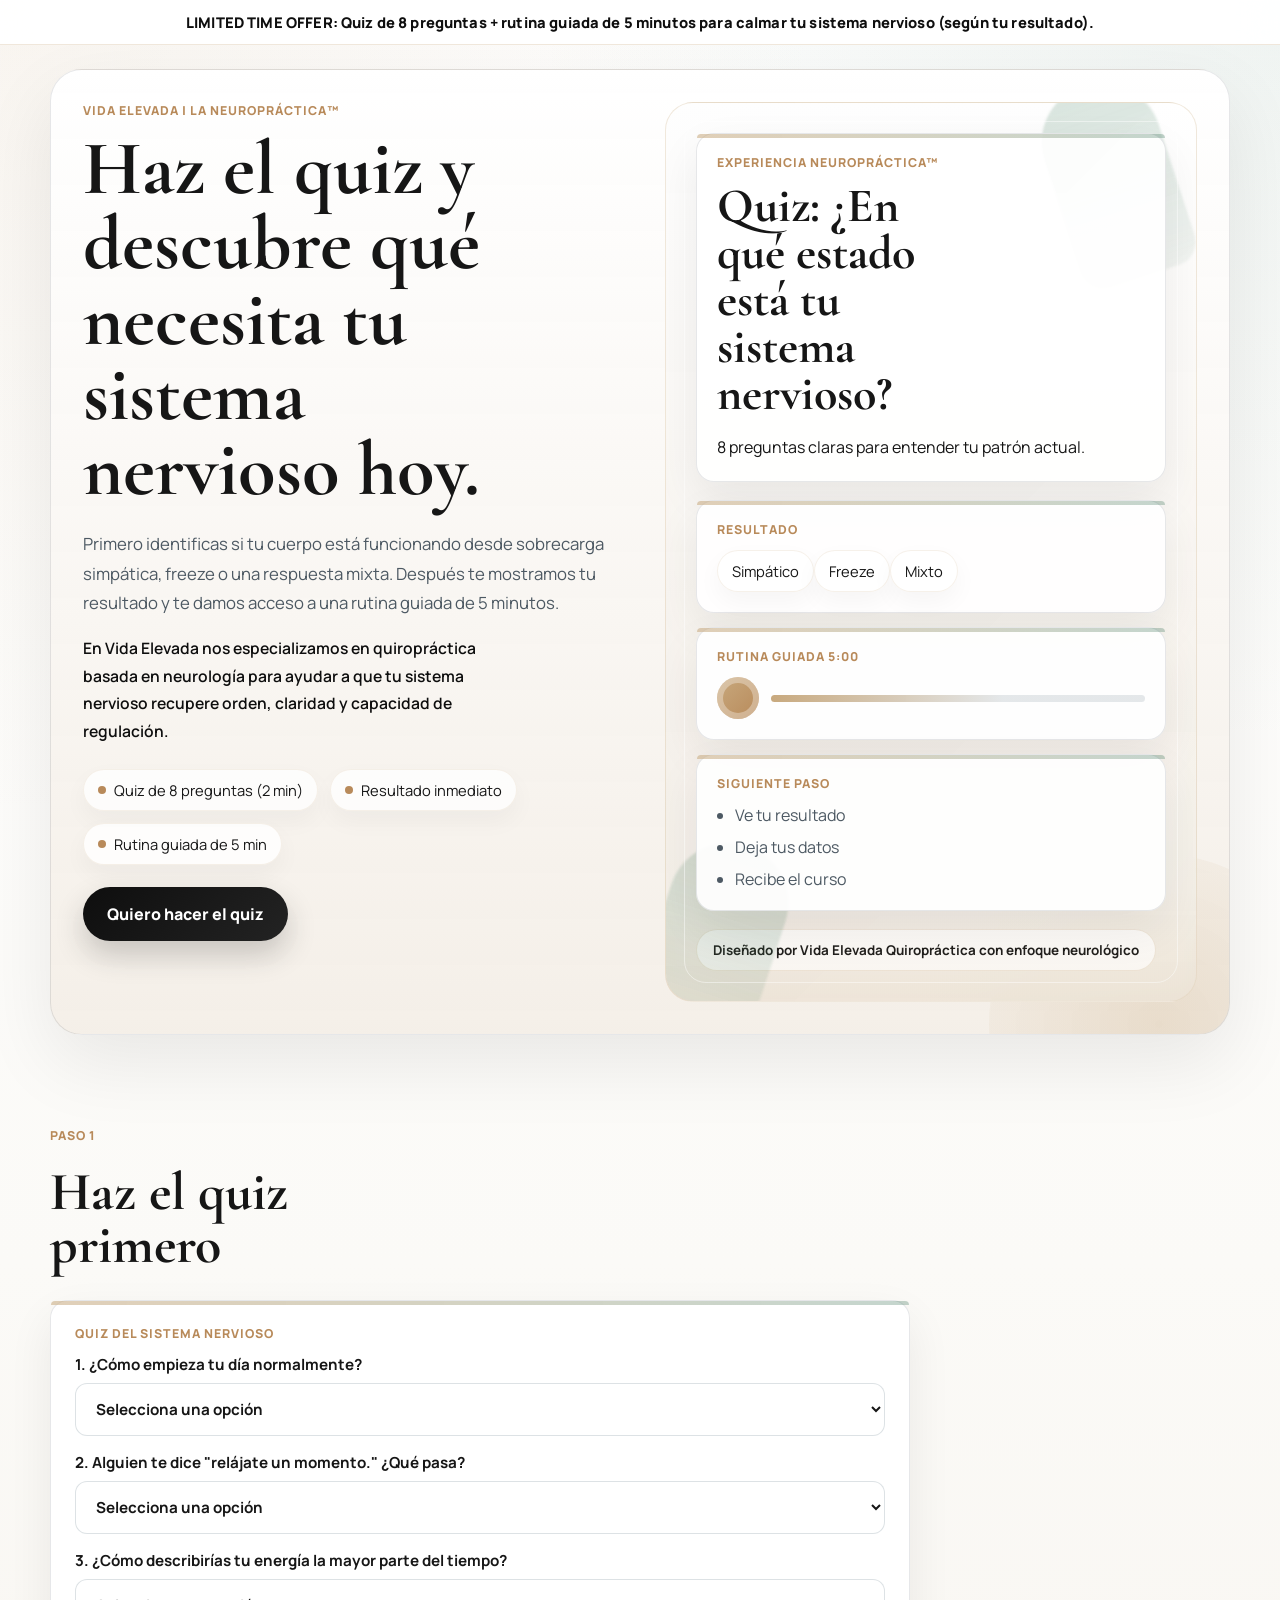
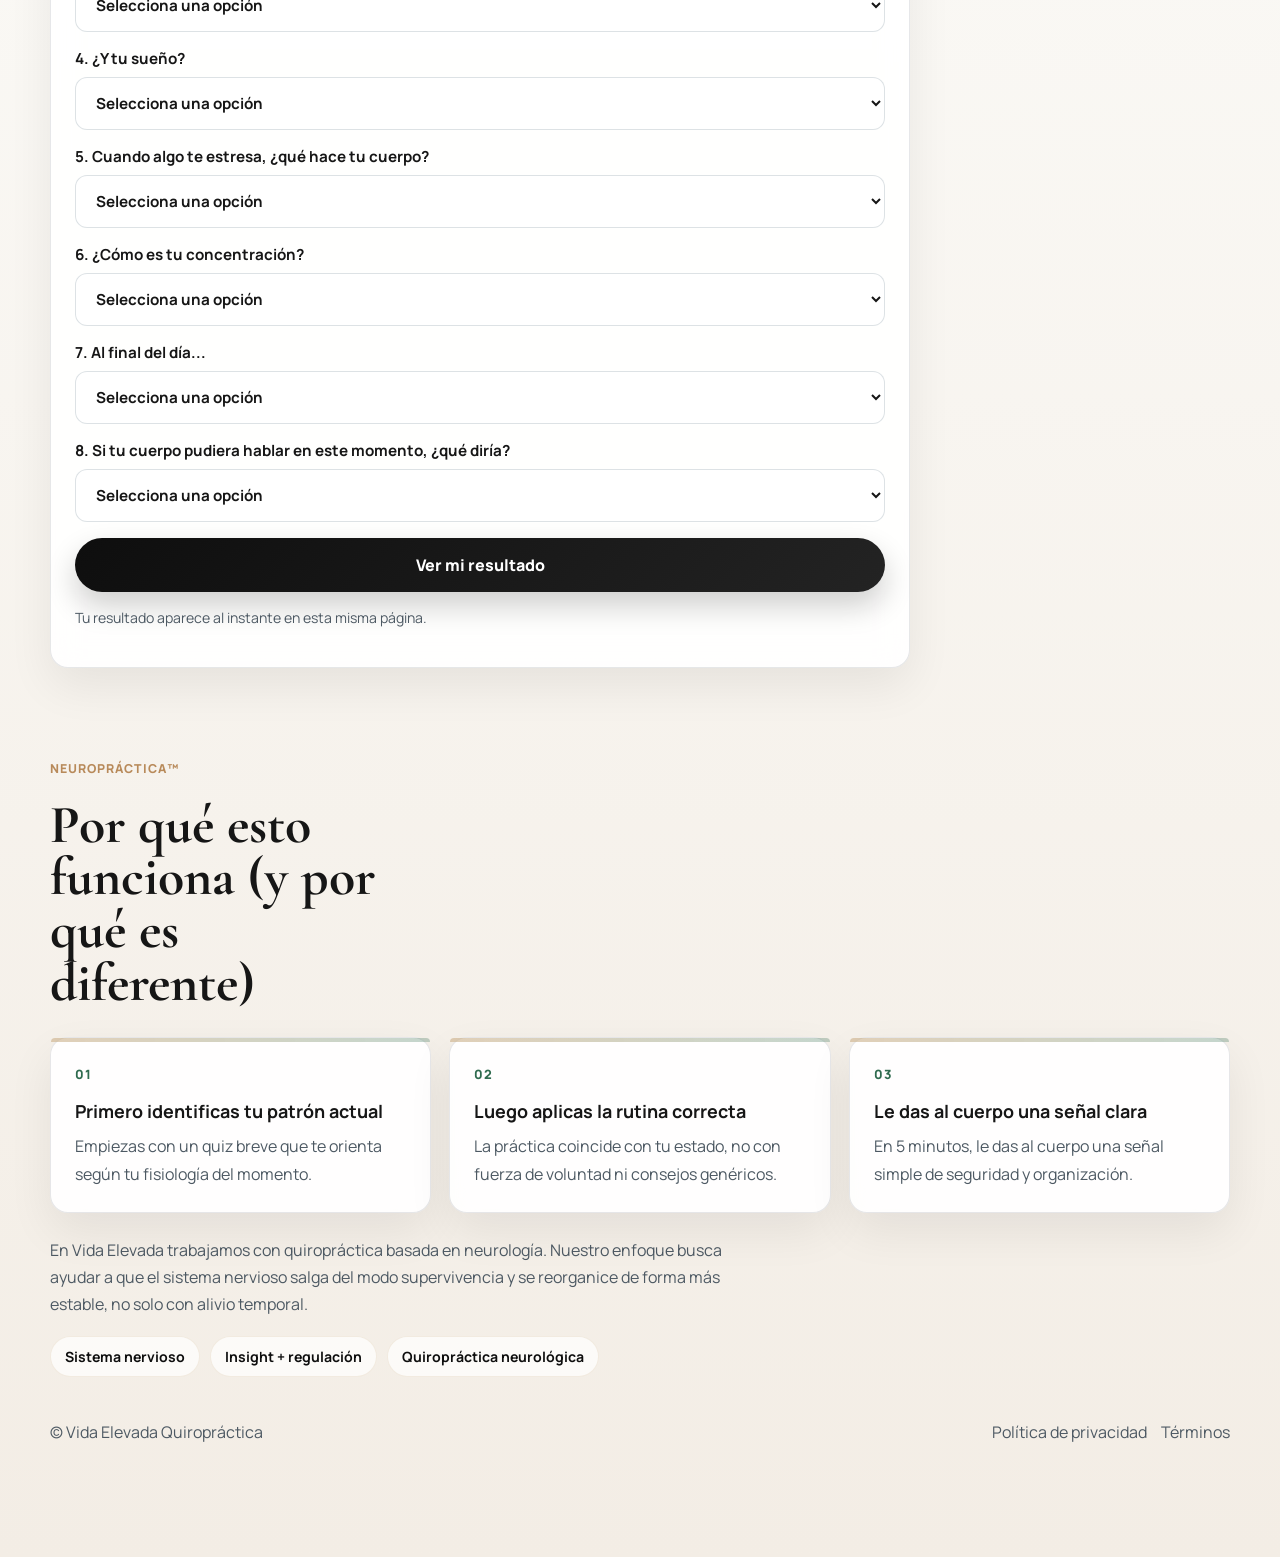
==== index.html @ 8d71347f "Add files via upload" ====
<!DOCTYPE html>
<html lang="es">
  <head>
    <meta charset="UTF-8" />
    <meta name="viewport" content="width=device-width, initial-scale=1.0" />
    <title>Vida Elevada | Quiz + rutina de 5 minutos</title>
    <meta
      name="description"
      content="Haz el quiz de 8 preguntas, descubre tu estado actual y recibe una rutina guiada de 5 minutos para tu sistema nervioso."
    />
    <link rel="preconnect" href="https://fonts.googleapis.com" />
    <link rel="preconnect" href="https://fonts.gstatic.com" crossorigin />
    <link
      href="https://fonts.googleapis.com/css2?family=Cormorant+Garamond:wght@500;600;700&family=Manrope:wght@400;500;600;700;800&display=swap"
      rel="stylesheet"
    />
    <script>
      window.va =
        window.va ||
        function () {
          (window.vaq = window.vaq || []).push(arguments);
        };
    </script>
    <script defer src="/_vercel/insights/script.js"></script>
    <link rel="stylesheet" href="styles.css" />
  </head>
  <body>
    <div class="top-banner" role="status">
      <p>
        LIMITED TIME OFFER: Quiz de 8 preguntas + rutina guiada de 5 minutos para
        calmar tu sistema nervioso (según tu resultado).
      </p>
    </div>

    <div class="page-shell">
      <header class="hero hero-optin">
        <section class="hero-copy reveal">
          <p class="eyebrow">Vida Elevada | La Neuropráctica™</p>
          <h1>Haz el quiz y descubre qué necesita tu sistema nervioso hoy.</h1>
          <p class="hero-text">
            Primero identificas si tu cuerpo está funcionando desde sobrecarga
            simpática, freeze o una respuesta mixta. Después te mostramos tu
            resultado y te damos acceso a una rutina guiada de 5 minutos.
          </p>
          <p class="brand-mantra">
            En Vida Elevada nos especializamos en quiropráctica basada en
            neurología para ayudar a que tu sistema nervioso recupere orden,
            claridad y capacidad de regulación.
          </p>

          <ul class="micro-benefits" aria-label="Beneficios principales">
            <li>Quiz de 8 preguntas (2 min)</li>
            <li>Resultado inmediato</li>
            <li>Rutina guiada de 5 min</li>
          </ul>

          <a class="button button-primary hero-jump" href="#quiz-form">
            Quiero hacer el quiz
          </a>
        </section>

        <section class="hero-visual reveal" aria-label="Vista previa del recurso">
          <div class="visual-scene">
            <div class="leaf leaf-one"></div>
            <div class="leaf leaf-two"></div>

            <div class="bundle-card bundle-card-large">
              <p class="card-label">Experiencia Neuropráctica™</p>
              <h2>Quiz: ¿En qué estado está tu sistema nervioso?</h2>
              <p>8 preguntas claras para entender tu patrón actual.</p>
            </div>

            <div class="bundle-grid">
              <article class="bundle-card">
                <p class="card-label">Resultado</p>
                <div class="chip-row">
                  <span class="chip">Simpático</span>
                  <span class="chip">Freeze</span>
                  <span class="chip">Mixto</span>
                </div>
              </article>

              <article class="bundle-card">
                <p class="card-label">Rutina guiada 5:00</p>
                <div class="player-ui">
                  <span class="player-button"></span>
                  <span class="player-track"></span>
                </div>
              </article>

              <article class="bundle-card">
                <p class="card-label">Siguiente paso</p>
                <ul class="mini-checklist">
                  <li>Ve tu resultado</li>
                  <li>Deja tus datos</li>
                  <li>Recibe el curso</li>
                </ul>
              </article>
            </div>

            <div class="seal">
              Diseñado por Vida Elevada Quiropráctica con enfoque neurológico
            </div>
          </div>
        </section>
      </header>

      <main>
        <section class="section reveal">
          <div class="section-heading">
            <p class="eyebrow">Paso 1</p>
            <h2>Haz el quiz primero</h2>
          </div>

          <div class="form-card quiz-card-shell">
            <p class="card-label">Quiz del sistema nervioso</p>
            <form id="quiz-form" class="optin-form" novalidate>
              <label>
                1. ¿Cómo empieza tu día normalmente?
                <select name="q1" required>
                  <option value="">Selecciona una opción</option>
                  <option value="simpatica">Con la mente ya activa antes de levantarme, como si el cerebro no hubiera descansado</option>
                  <option value="freeze">Con muchísimo esfuerzo. Me cuesta arrancar aunque haya dormido</option>
                  <option value="mixta">Nunca sé cómo va a estar mi cuerpo hasta que me levanto</option>
                </select>
              </label>
              <label>
                2. Alguien te dice "relájate un momento." ¿Qué pasa?
                <select name="q2" required>
                  <option value="">Selecciona una opción</option>
                  <option value="simpatica">Lo intento pero mi mente sigue corriendo, no puedo simplemente "apagar"</option>
                  <option value="freeze">Me desconecto fácil... quizás demasiado fácil</option>
                  <option value="mixta">Depende del día. A veces puedo, a veces es imposible</option>
                </select>
              </label>
              <label>
                3. ¿Cómo describirías tu energía la mayor parte del tiempo?
                <select name="q3" required>
                  <option value="">Selecciona una opción</option>
                  <option value="simpatica">Alta pero tensa, como una cuerda que está demasiado estirada</option>
                  <option value="freeze">Baja y pesada, como cargar con algo que no puedo soltar</option>
                  <option value="mixta">Impredecible, sube y baja sin que yo entienda por qué</option>
                </select>
              </label>
              <label>
                4. ¿Y tu sueño?
                <select name="q4" required>
                  <option value="">Selecciona una opción</option>
                  <option value="simpatica">Me cuesta apagar la mente para dormir, o me despierto en la madrugada con el cerebro activo</option>
                  <option value="freeze">Podría dormir todo el día y aún así sentirme agotado/a</option>
                  <option value="mixta">Algunos días duermo bien y otros es un desastre, sin patrón claro</option>
                </select>
              </label>
              <label>
                5. Cuando algo te estresa, ¿qué hace tu cuerpo?
                <select name="q5" required>
                  <option value="">Selecciona una opción</option>
                  <option value="simpatica">Se tensa. Mandíbula apretada, hombros subidos, corazón acelerado</option>
                  <option value="freeze">Se apaga. Me bloqueo, me quedo sin palabras, me desconecto</option>
                  <option value="mixta">A veces explota y otras veces simplemente... no reacciona</option>
                </select>
              </label>
              <label>
                6. ¿Cómo es tu concentración?
                <select name="q6" required>
                  <option value="">Selecciona una opción</option>
                  <option value="simpatica">Mi mente va tan rápido que salto de una cosa a otra sin terminar nada</option>
                  <option value="freeze">Me siento lento/a, como si hubiera neblina entre mis pensamientos y las acciones</option>
                  <option value="mixta">Inconsistente. Hay días que fluyo y días que no puedo ni empezar</option>
                </select>
              </label>
              <label>
                7. Al final del día...
                <select name="q7" required>
                  <option value="">Selecciona una opción</option>
                  <option value="simpatica">Estoy agotado/a pero no puedo desconectarme. Mi cuerpo quiere parar pero mi mente no</option>
                  <option value="freeze">Solo quiero desaparecer. No tengo energía ni para una conversación</option>
                  <option value="mixta">Nunca sé cómo voy a terminar. Es un misterio hasta que llega la noche</option>
                </select>
              </label>
              <label>
                8. Si tu cuerpo pudiera hablar en este momento, ¿qué diría?
                <select name="q8" required>
                  <option value="">Selecciona una opción</option>
                  <option value="simpatica">No puedo parar aunque quiera</option>
                  <option value="freeze">Ya no tengo nada que dar</option>
                  <option value="mixta">No sé ni cómo estoy</option>
                </select>
              </label>

              <button class="button button-primary button-full" type="submit">
                Ver mi resultado
              </button>
              <p class="privacy-note">Tu resultado aparece al instante en esta misma página.</p>
              <p class="form-status" id="quiz-status" aria-live="polite"></p>
            </form>
          </div>
        </section>

        <section class="section reveal" id="result-section" hidden>
          <div class="section-heading">
            <p class="eyebrow">Paso 2</p>
            <h2 id="result-heading">Tu resultado</h2>
          </div>

          <div class="problem-panel result-panel-copy">
            <p class="result-label" id="result-label"></p>
            <p id="result-summary"></p>
            <p id="result-body-1"></p>
            <p id="result-body-2"></p>
            <p id="result-body-3"></p>
          </div>
        </section>

        <section class="section section-cta-final reveal" id="course-section" hidden>
          <div class="cta-final-panel">
            <div class="cta-copy">
              <p class="eyebrow">Paso 3</p>
              <h2>Tenemos un curso gratuito de 5 minutos para ti.</h2>
              <p>
                Déjanos tu nombre, teléfono y email para enviarte acceso a tu
                rutina y acompañarte con el siguiente paso según tu resultado.
              </p>
              <p class="hero-note">
                Lo recibirás por email y podrás volver a usarlo cuando lo necesites.
              </p>
            </div>

            <form id="lead-form" class="application-form optin-form" action="/api/lead" method="post" novalidate>
              <input type="hidden" name="quiz_optin" value="true" />
              <input type="hidden" name="quiz_result" id="quiz-result-field" value="" />

              <label for="name">Nombre</label>
              <input id="name" name="name" type="text" autocomplete="given-name" required />
              <p class="field-error" id="name-error" aria-live="polite"></p>

              <label for="phone">Teléfono</label>
              <input id="phone" name="phone" type="tel" autocomplete="tel" required />
              <p class="field-error" id="phone-error" aria-live="polite"></p>

              <label for="email">Email</label>
              <input id="email" name="email" type="email" autocomplete="email" required />
              <p class="field-error" id="email-error" aria-live="polite"></p>

              <button class="button button-primary button-full" type="submit" id="submit-button">
                Enviar mi rutina de 5 minutos
              </button>
              <p class="privacy-note">Respetamos tu privacidad. Puedes darte de baja cuando quieras.</p>
              <p class="form-status" id="form-status" aria-live="polite"></p>
            </form>
          </div>
        </section>

        <section class="section reveal">
          <div class="section-heading">
            <p class="eyebrow">Neuropráctica™</p>
            <h2>Por qué esto funciona (y por qué es diferente)</h2>
          </div>
          <div class="steps">
            <article class="step-card">
              <span>01</span>
              <h3>Primero identificas tu patrón actual</h3>
              <p>Empiezas con un quiz breve que te orienta según tu fisiología del momento.</p>
            </article>
            <article class="step-card">
              <span>02</span>
              <h3>Luego aplicas la rutina correcta</h3>
              <p>La práctica coincide con tu estado, no con fuerza de voluntad ni consejos genéricos.</p>
            </article>
            <article class="step-card">
              <span>03</span>
              <h3>Le das al cuerpo una señal clara</h3>
              <p>En 5 minutos, le das al cuerpo una señal simple de seguridad y organización.</p>
            </article>
          </div>
          <p class="authority-note">
            En Vida Elevada trabajamos con quiropráctica basada en neurología.
            Nuestro enfoque busca ayudar a que el sistema nervioso salga del modo
            supervivencia y se reorganice de forma más estable, no solo con alivio
            temporal.
          </p>
          <div class="signature-strip">
            <span>Sistema nervioso</span>
            <span>Insight + regulación</span>
            <span>Quiropráctica neurológica</span>
          </div>
        </section>
      </main>

      <footer class="site-footer">
        <p>© Vida Elevada Quiropráctica</p>
        <div class="footer-links">
          <a href="#">Política de privacidad</a>
          <a href="#">Términos</a>
        </div>
      </footer>
    </div>

    <div class="sticky-mobile-cta">
      <a class="button button-primary button-full" href="#quiz-form">Obtener rutina (gratis)</a>
    </div>

    <script src="script.js"></script>
  </body>
</html>
---- styles.css ----
:root {
  --bg: #fbfaf7;
  --bg-soft: #f3ede5;
  --surface: rgba(255, 255, 255, 0.92);
  --surface-strong: #ffffff;
  --text: #161616;
  --muted: #4d5963;
  --line: rgba(17, 24, 39, 0.1);
  --accent-wood: #c8a97e;
  --accent-wood-deep: #b88a5a;
  --accent-green: #2f6b4f;
  --accent-green-soft: #3e7c5a;
  --accent-charcoal: #0e0e0e;
  --shadow-soft: 0 28px 74px rgba(14, 14, 14, 0.08);
  --shadow-card: 0 18px 46px rgba(14, 14, 14, 0.07);
  --radius-xl: 24px;
  --radius-lg: 18px;
  --radius-md: 14px;
  --radius-sm: 12px;
}

* {
  box-sizing: border-box;
}

html {
  scroll-behavior: smooth;
}

body {
  margin: 0;
  font-family: "Manrope", sans-serif;
  color: var(--text);
  background:
    radial-gradient(circle at top left, rgba(200, 169, 126, 0.12), transparent 24%),
    radial-gradient(circle at right top, rgba(47, 107, 79, 0.08), transparent 22%),
    linear-gradient(180deg, #ffffff 0%, #fbfaf7 40%, #f3ede5 100%);
}

body::before {
  content: "";
  position: fixed;
  inset: 0;
  pointer-events: none;
  background-image:
    linear-gradient(rgba(255, 255, 255, 0.18) 1px, transparent 1px),
    linear-gradient(90deg, rgba(255, 255, 255, 0.18) 1px, transparent 1px);
  background-size: 56px 56px;
  mask-image: linear-gradient(180deg, rgba(0, 0, 0, 0.45), transparent 85%);
}

.page-shell {
  width: min(1180px, calc(100% - 28px));
  margin: 0 auto;
  padding: 24px 0 96px;
}

.top-banner {
  position: sticky;
  top: 0;
  z-index: 30;
  padding: 12px 16px;
  text-align: center;
  background: rgba(255, 255, 255, 0.94);
  border-bottom: 1px solid rgba(200, 169, 126, 0.28);
  backdrop-filter: blur(16px);
}

.top-banner p {
  margin: 0;
  font-size: 0.92rem;
  font-weight: 800;
  color: var(--accent-charcoal);
  letter-spacing: 0.01em;
}

.hero,
.section {
  position: relative;
}

.hero {
  display: grid;
  grid-template-columns: 1.02fr 0.98fr;
  gap: 28px;
  padding: 32px;
  border-radius: 32px;
  border: 1px solid var(--line);
  background: linear-gradient(180deg, rgba(255, 255, 255, 0.96), rgba(243, 237, 229, 0.88));
  box-shadow: var(--shadow-soft);
  overflow: hidden;
}

.hero::after {
  content: "";
  position: absolute;
  inset: auto -100px -160px auto;
  width: 340px;
  height: 340px;
  border-radius: 50%;
  background: radial-gradient(circle, rgba(200, 169, 126, 0.28), rgba(200, 169, 126, 0));
}

.hero-copy,
.hero-visual,
.section-heading,
.section,
.site-footer {
  z-index: 1;
}

.eyebrow,
.card-label,
.step-card span {
  text-transform: uppercase;
  letter-spacing: 0.08em;
}

.eyebrow,
.card-label {
  margin: 0 0 12px;
  color: var(--accent-wood-deep);
  font-size: 0.77rem;
  font-weight: 800;
}

.hero-copy h1,
.section-heading h2,
.bundle-card h2,
.cta-copy h2,
.confirmation-copy h1 {
  margin: 0;
  font-family: "Cormorant Garamond", serif;
  line-height: 0.98;
}

.hero-copy h1,
.confirmation-copy h1 {
  font-size: clamp(3rem, 6vw, 5.7rem);
  max-width: 11ch;
}

.hero-text,
.cta-copy p,
.problem-panel p,
.problem-panel strong,
.authority-note,
.footer-links a,
.privacy-note,
.trust-line,
.form-status,
.support-card p,
.resource-intent,
.quick-win,
.soft-copy,
.hero-note {
  color: var(--muted);
}

.brand-mantra {
  max-width: 44ch;
  margin: 18px 0 0;
  font-size: 0.98rem;
  line-height: 1.75;
  color: var(--accent-charcoal);
  font-weight: 600;
}

.hero-text {
  max-width: 56ch;
  margin: 22px 0 0;
  line-height: 1.75;
  font-size: 1.05rem;
}

.micro-benefits,
.footer-links,
.chip-row,
.badge-grid,
.delivery-chip-row,
.segmented-control {
  display: flex;
  flex-wrap: wrap;
}

.micro-benefits {
  gap: 12px;
  padding: 0;
  margin: 24px 0 0;
  list-style: none;
}

.micro-benefits li,
.delivery-chip,
.chip {
  display: inline-flex;
  align-items: center;
  gap: 8px;
  padding: 10px 14px;
  border-radius: 999px;
  background: rgba(255, 255, 255, 0.82);
  border: 1px solid rgba(200, 169, 126, 0.16);
  box-shadow: 0 10px 24px rgba(14, 14, 14, 0.04);
  font-size: 0.92rem;
}

.micro-benefits li::before {
  content: "";
  width: 8px;
  height: 8px;
  border-radius: 50%;
  background: var(--accent-wood-deep);
}

.button {
  display: inline-flex;
  justify-content: center;
  align-items: center;
  min-height: 54px;
  padding: 0 24px;
  border-radius: 999px;
  border: 0;
  font: inherit;
  font-weight: 800;
  text-decoration: none;
  cursor: pointer;
  transition: transform 180ms ease, box-shadow 180ms ease, opacity 180ms ease;
}

.button:hover {
  transform: translateY(-1px);
}

.button:focus-visible,
input:focus-visible,
button:focus-visible,
a:focus-visible,
select:focus-visible {
  outline: 3px solid rgba(62, 124, 90, 0.22);
  outline-offset: 2px;
}

.button-primary {
  color: #ffffff;
  background: linear-gradient(135deg, var(--accent-charcoal) 0%, #232323 100%);
  box-shadow: 0 14px 30px rgba(14, 14, 14, 0.2);
}

.button-secondary {
  color: var(--accent-charcoal);
  background: rgba(255, 255, 255, 0.78);
  border: 1px solid rgba(200, 169, 126, 0.24);
}

.button-full {
  width: 100%;
}

.hero-jump,
.mid-cta {
  margin-top: 22px;
}

.form-card,
.bundle-card,
.benefit-card,
.step-card,
.who-card,
.badge-card,
.application-form,
.resource-card,
.support-card,
.problem-panel,
.confirmation-panel,
.quick-win-card {
  border-radius: var(--radius-lg);
  border: 1px solid var(--line);
  background: var(--surface);
  box-shadow: var(--shadow-card);
}

.form-card {
  margin-top: 28px;
  padding: 24px;
  position: relative;
}

.quiz-card-shell {
  max-width: 860px;
}

.form-card::before,
.resource-card::before,
.bundle-card::before,
.benefit-card::before,
.who-card::before,
.badge-card::before,
.quick-win-card::before,
.support-card::before,
.step-card::before,
.problem-panel::before {
  content: "";
  position: absolute;
  inset: 0 auto auto 0;
  width: 100%;
  height: 4px;
  border-radius: 18px 18px 0 0;
  background: linear-gradient(90deg, rgba(200, 169, 126, 0.55), rgba(47, 107, 79, 0.28));
}

.optin-form,
.application-form,
.resource-grid,
.support-band,
.thank-you-layout,
.cta-final-panel {
  display: grid;
  gap: 16px;
}

label {
  display: grid;
  gap: 8px;
  font-size: 0.95rem;
  font-weight: 700;
}

input,
select {
  width: 100%;
  border: 1px solid rgba(70, 94, 109, 0.18);
  border-radius: var(--radius-sm);
  padding: 14px 16px;
  font: inherit;
  color: var(--text);
  background: rgba(255, 255, 255, 0.96);
}

.checkbox-row {
  grid-template-columns: auto 1fr;
  align-items: start;
}

.checkbox-row input {
  width: 18px;
  height: 18px;
  margin-top: 2px;
}

.field-error {
  min-height: 16px;
  margin: -2px 0 0;
  color: #9f2f2f;
  font-size: 0.84rem;
}

.result-label {
  font-weight: 800;
  color: var(--accent-charcoal);
}

.result-panel-copy p {
  line-height: 1.75;
}

.field-error.is-hidden {
  visibility: hidden;
}

.microcopy-stack {
  display: grid;
  gap: 6px;
}

.microcopy-stack p,
.privacy-note,
.trust-line,
.form-status,
.support-note {
  margin: 0;
  font-size: 0.88rem;
}

.trust-line {
  margin-top: 8px;
  color: var(--accent-charcoal);
  font-weight: 600;
}

.hero-visual {
  display: grid;
  align-items: center;
}

.visual-scene {
  position: relative;
  padding: 30px;
  border-radius: 28px;
  border: 1px solid rgba(200, 169, 126, 0.26);
  background:
    linear-gradient(180deg, rgba(255, 255, 255, 0.94), rgba(243, 237, 229, 0.92)),
    linear-gradient(135deg, rgba(200, 169, 126, 0.12), rgba(47, 107, 79, 0.06));
  overflow: hidden;
}

.visual-scene::before {
  content: "";
  position: absolute;
  inset: auto 0 0 0;
  height: 110px;
  background: linear-gradient(180deg, rgba(255, 255, 255, 0), rgba(200, 169, 126, 0.12));
}

.visual-scene::after {
  content: "";
  position: absolute;
  inset: 18px;
  border-radius: 22px;
  border: 1px solid rgba(255, 255, 255, 0.45);
  pointer-events: none;
}

.leaf {
  position: absolute;
  width: 120px;
  height: 200px;
  border-radius: 100px 100px 40px 40px;
  background: linear-gradient(180deg, rgba(62, 124, 90, 0.2), rgba(47, 107, 79, 0.06));
  filter: blur(1px);
}

.leaf-one {
  top: -22px;
  right: 22px;
  transform: rotate(-18deg);
}

.leaf-two {
  bottom: -40px;
  left: -10px;
  transform: rotate(18deg);
}

.bundle-card {
  position: relative;
  padding: 20px;
  background: rgba(255, 255, 255, 0.92);
}

.bundle-card-large {
  margin-bottom: 18px;
}

.bundle-card-large h2 {
  font-size: clamp(2rem, 4vw, 3rem);
  max-width: 11ch;
}

.bundle-card-large p:last-child {
  margin-bottom: 0;
  line-height: 1.7;
}

.bundle-grid {
  display: grid;
  gap: 14px;
}

.player-ui {
  display: flex;
  align-items: center;
  gap: 12px;
  margin-top: 8px;
}

.player-button {
  width: 42px;
  height: 42px;
  border-radius: 50%;
  background: linear-gradient(135deg, var(--accent-wood) 0%, var(--accent-wood-deep) 100%);
  box-shadow: inset 0 0 0 6px rgba(255, 255, 255, 0.32);
}

.player-track {
  flex: 1;
  height: 7px;
  border-radius: 999px;
  background: linear-gradient(90deg, var(--accent-wood) 0%, rgba(70, 94, 109, 0.14) 62%);
}

.mini-checklist {
  display: grid;
  gap: 10px;
  padding-left: 18px;
  margin: 0;
  color: var(--muted);
}

.seal {
  display: inline-flex;
  margin-top: 18px;
  padding: 11px 16px;
  border-radius: 999px;
  background: rgba(255, 255, 255, 0.88);
  border: 1px solid rgba(200, 169, 126, 0.25);
  font-size: 0.84rem;
  font-weight: 700;
}

.section {
  padding-top: 92px;
}

.section-heading {
  display: grid;
  gap: 10px;
  margin-bottom: 28px;
}

.section-heading h2,
.cta-copy h2 {
  font-size: clamp(2.2rem, 4.2vw, 4.3rem);
  max-width: 13ch;
}

.benefit-list,
.who-grid,
.badge-grid {
  display: grid;
  grid-template-columns: repeat(2, minmax(0, 1fr));
  gap: 16px;
}

.benefit-card,
.who-card,
.badge-card {
  padding: 20px;
  line-height: 1.65;
  position: relative;
}

.section-soft .problem-panel,
.quick-win-card,
.support-card {
  background: linear-gradient(180deg, rgba(255, 255, 255, 0.88), rgba(244, 238, 231, 0.88));
}

.problem-panel {
  display: grid;
  gap: 14px;
  padding: 24px;
}

.problem-panel p,
.problem-panel strong,
.authority-note {
  margin: 0;
  line-height: 1.7;
}

.steps {
  display: grid;
  grid-template-columns: repeat(3, minmax(0, 1fr));
  gap: 18px;
}

.step-card {
  padding: 24px;
}

.step-card span {
  display: inline-block;
  margin-bottom: 16px;
  color: var(--accent-green);
  font-size: 0.8rem;
  font-weight: 800;
}

.step-card h3,
.resource-card h3,
.quick-win-card h3 {
  margin-top: 0;
  margin-bottom: 10px;
  font-size: 1.12rem;
}

.step-card p,
.resource-card p,
.quick-win-card p {
  margin: 0;
  line-height: 1.7;
  color: var(--muted);
}

.authority-note {
  max-width: 72ch;
  margin-top: 24px;
}

.signature-strip {
  display: flex;
  flex-wrap: wrap;
  gap: 10px;
  margin-top: 18px;
}

.signature-strip span {
  padding: 10px 14px;
  border-radius: 999px;
  background: rgba(255, 255, 255, 0.72);
  border: 1px solid rgba(200, 169, 126, 0.2);
  color: var(--accent-charcoal);
  font-size: 0.88rem;
  font-weight: 700;
}

.section-cta-final .cta-final-panel,
.confirmation-panel {
  display: grid;
  grid-template-columns: 0.96fr 1.04fr;
  gap: 24px;
  padding: 28px;
  border-radius: 30px;
  border: 1px solid rgba(200, 169, 126, 0.2);
  background:
    radial-gradient(circle at top right, rgba(62, 124, 90, 0.08), transparent 28%),
    linear-gradient(180deg, rgba(255, 255, 255, 0.94), rgba(244, 238, 231, 0.9));
  box-shadow: var(--shadow-soft);
}

.badge-grid {
  grid-template-columns: repeat(4, minmax(0, 1fr));
}

.badge-card {
  text-align: center;
  font-weight: 700;
}

.site-footer {
  display: flex;
  justify-content: space-between;
  gap: 16px;
  align-items: center;
  padding: 44px 0 18px;
  color: var(--muted);
}

.site-footer p {
  margin: 0;
}

.footer-links {
  gap: 14px;
}

.footer-links a {
  text-decoration: none;
}

.sticky-mobile-cta {
  display: none;
}

.reveal {
  opacity: 0;
  transform: translateY(18px);
  transition: opacity 500ms ease, transform 500ms ease;
}

.reveal.is-visible {
  opacity: 1;
  transform: translateY(0);
}

.is-loading {
  opacity: 0.78;
  pointer-events: none;
}

.confirmation-panel {
  align-items: start;
}

.delivery-chip-row {
  gap: 10px;
  margin-top: 16px;
}

.resource-grid {
  grid-template-columns: 1.2fr 0.8fr;
  align-items: start;
}

.resource-card {
  padding: 24px;
  position: relative;
}

.resource-intent {
  margin: 10px 0 0;
  line-height: 1.7;
}

.video-placeholder,
.audio-placeholder {
  display: grid;
  place-items: center;
  min-height: 260px;
  margin-top: 18px;
  border-radius: var(--radius-md);
  border: 1px solid rgba(200, 169, 126, 0.24);
  background:
    radial-gradient(circle at top right, rgba(62, 124, 90, 0.1), transparent 34%),
    linear-gradient(180deg, rgba(255, 255, 255, 0.96), rgba(244, 238, 231, 0.92));
  color: var(--muted);
  text-align: center;
  padding: 24px;
}

.video-placeholder strong,
.audio-placeholder strong {
  display: block;
  margin-bottom: 8px;
  color: var(--accent-charcoal);
}

.resource-actions {
  display: flex;
  flex-wrap: wrap;
  gap: 12px;
  margin-top: 18px;
}

.resource-note-list {
  display: grid;
  gap: 8px;
  margin: 16px 0 0;
  color: var(--muted);
}

.resource-note-list p {
  margin: 0;
}

.segmented-wrap {
  margin-top: 18px;
}

.segmented-control {
  gap: 10px;
}

.segment-button {
  padding: 11px 16px;
  border-radius: 999px;
  border: 1px solid rgba(70, 94, 109, 0.14);
  background: rgba(255, 255, 255, 0.92);
  color: var(--accent-charcoal);
  font: inherit;
  font-weight: 700;
  cursor: pointer;
}

.segment-button.is-active {
  background: linear-gradient(135deg, rgba(200, 169, 126, 0.22), rgba(62, 124, 90, 0.18));
  border-color: rgba(62, 124, 90, 0.24);
}

.small-link {
  display: inline-flex;
  margin-top: 12px;
  color: var(--accent-wood-deep);
  font-weight: 700;
  text-decoration: none;
}

.support-band {
  grid-template-columns: repeat(2, minmax(0, 1fr));
}

.quick-win-card,
.support-card {
  padding: 24px;
  position: relative;
}

.hero,
.section-cta-final .cta-final-panel,
.confirmation-panel,
.visual-scene,
.form-card,
.resource-card,
.benefit-card,
.who-card,
.badge-card,
.step-card,
.problem-panel,
.quick-win-card,
.support-card {
  backdrop-filter: blur(14px);
}

@media (max-width: 980px) {
  .hero,
  .section-cta-final .cta-final-panel,
  .confirmation-panel,
  .resource-grid,
  .support-band,
  .benefit-list,
  .who-grid,
  .badge-grid,
  .steps {
    grid-template-columns: 1fr;
  }

  .hero-copy h1,
  .confirmation-copy h1,
  .section-heading h2,
  .cta-copy h2,
  .bundle-card-large h2 {
    max-width: none;
  }

  .hero {
    padding: 22px;
  }

  .visual-scene {
    padding: 22px;
  }
}

@media (max-width: 720px) {
  .page-shell {
    width: min(100% - 18px, 1180px);
    padding-bottom: 112px;
  }

  .top-banner {
    padding-inline: 14px;
  }

  .section {
    padding-top: 72px;
  }

  .button,
  .hero-jump {
    width: 100%;
  }

  .sticky-mobile-cta {
    position: fixed;
    inset: auto 12px 12px 12px;
    z-index: 40;
    display: block;
    padding: 10px;
    border-radius: 18px;
    background: rgba(255, 255, 255, 0.88);
    backdrop-filter: blur(14px);
    box-shadow: 0 16px 36px rgba(31, 41, 55, 0.14);
  }

  .site-footer {
    flex-direction: column;
    align-items: flex-start;
  }
}
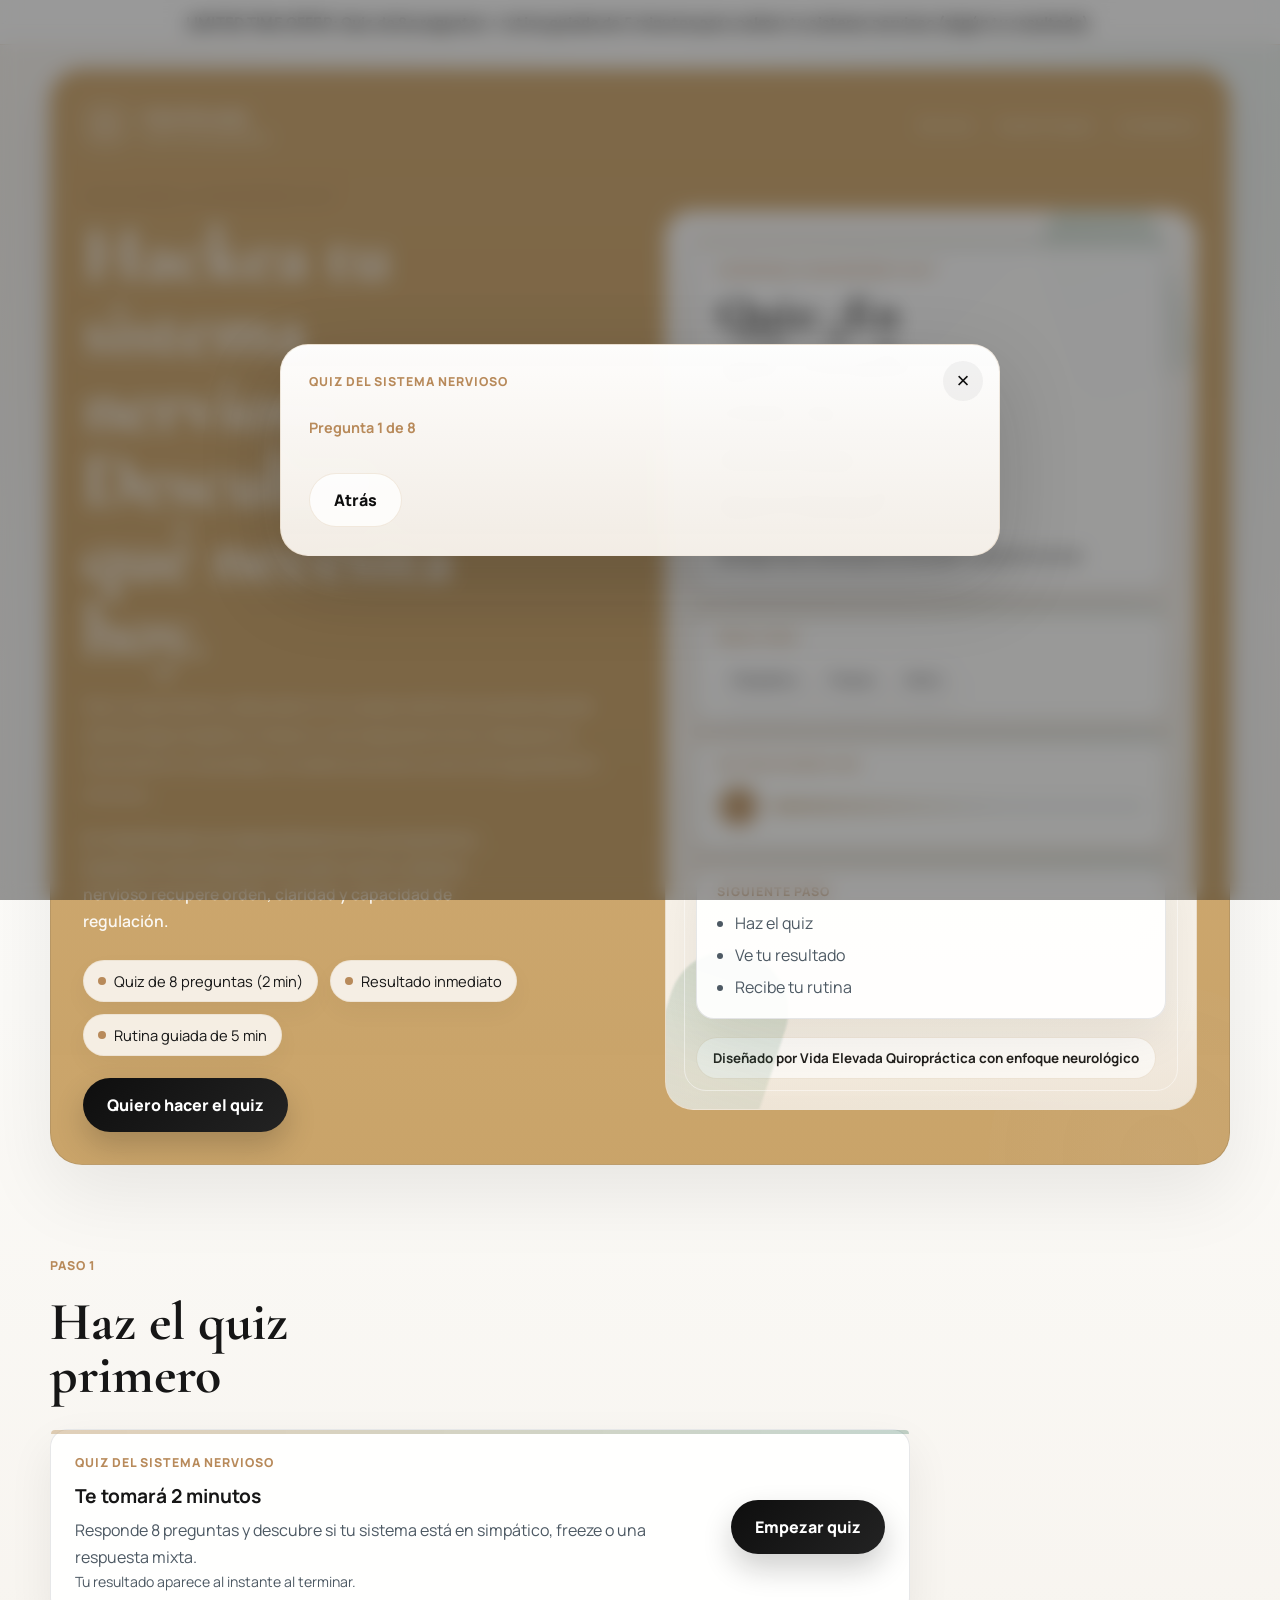
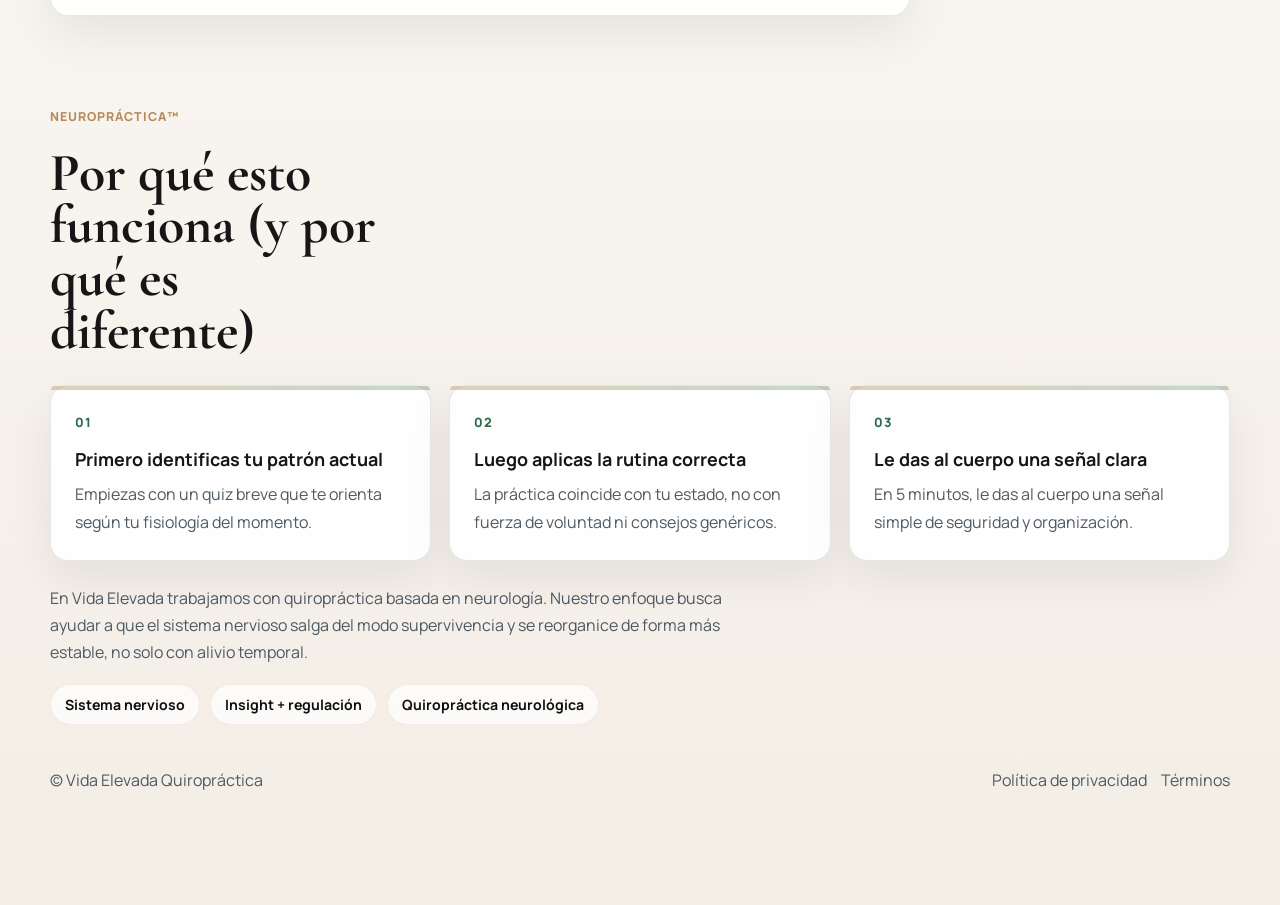
==== commit badd5eb1: "Add files via upload" ====
--- a/index.html
+++ b/index.html
@@ -34,13 +34,29 @@
 
     <div class="page-shell">
       <header class="hero hero-optin">
+        <nav class="hero-nav">
+          <div class="brand-lockup">
+            <div class="brand-mark">V</div>
+            <div>
+              <strong>Vida Elevada</strong>
+              <span>Centro Quiropráctico</span>
+            </div>
+          </div>
+          <div class="hero-nav-links">
+            <span>Servicios</span>
+            <span>Nuestro Equipo</span>
+            <span>Contáctanos</span>
+          </div>
+        </nav>
+
         <section class="hero-copy reveal">
           <p class="eyebrow">Vida Elevada | La Neuropráctica™</p>
-          <h1>Haz el quiz y descubre qué necesita tu sistema nervioso hoy.</h1>
+          <h1>Hackea tu sistema nervioso. Descubre qué necesita hoy.</h1>
           <p class="hero-text">
-            Primero identificas si tu cuerpo está funcionando desde sobrecarga
-            simpática, freeze o una respuesta mixta. Después te mostramos tu
-            resultado y te damos acceso a una rutina guiada de 5 minutos.
+            Haz un quiz breve y descubre si tu cuerpo está funcionando desde
+            sobrecarga simpática, freeze o una respuesta mixta. Después te
+            mostramos tu resultado y te damos acceso a una rutina guiada de 5
+            minutos.
           </p>
           <p class="brand-mantra">
             En Vida Elevada nos especializamos en quiropráctica basada en
@@ -54,7 +70,7 @@
             <li>Rutina guiada de 5 min</li>
           </ul>
 
-          <a class="button button-primary hero-jump" href="#quiz-form">
+          <a class="button button-primary hero-jump" href="#quiz-launch" id="open-quiz-hero">
             Quiero hacer el quiz
           </a>
         </section>
@@ -91,9 +107,9 @@
               <article class="bundle-card">
                 <p class="card-label">Siguiente paso</p>
                 <ul class="mini-checklist">
+                  <li>Haz el quiz</li>
                   <li>Ve tu resultado</li>
-                  <li>Deja tus datos</li>
-                  <li>Recibe el curso</li>
+                  <li>Recibe tu rutina</li>
                 </ul>
               </article>
             </div>
@@ -112,88 +128,22 @@
             <h2>Haz el quiz primero</h2>
           </div>
 
-          <div class="form-card quiz-card-shell">
+          <div class="form-card quiz-card-shell" id="quiz-launch">
             <p class="card-label">Quiz del sistema nervioso</p>
-            <form id="quiz-form" class="optin-form" novalidate>
-              <label>
-                1. ¿Cómo empieza tu día normalmente?
-                <select name="q1" required>
-                  <option value="">Selecciona una opción</option>
-                  <option value="simpatica">Con la mente ya activa antes de levantarme, como si el cerebro no hubiera descansado</option>
-                  <option value="freeze">Con muchísimo esfuerzo. Me cuesta arrancar aunque haya dormido</option>
-                  <option value="mixta">Nunca sé cómo va a estar mi cuerpo hasta que me levanto</option>
-                </select>
-              </label>
-              <label>
-                2. Alguien te dice "relájate un momento." ¿Qué pasa?
-                <select name="q2" required>
-                  <option value="">Selecciona una opción</option>
-                  <option value="simpatica">Lo intento pero mi mente sigue corriendo, no puedo simplemente "apagar"</option>
-                  <option value="freeze">Me desconecto fácil... quizás demasiado fácil</option>
-                  <option value="mixta">Depende del día. A veces puedo, a veces es imposible</option>
-                </select>
-              </label>
-              <label>
-                3. ¿Cómo describirías tu energía la mayor parte del tiempo?
-                <select name="q3" required>
-                  <option value="">Selecciona una opción</option>
-                  <option value="simpatica">Alta pero tensa, como una cuerda que está demasiado estirada</option>
-                  <option value="freeze">Baja y pesada, como cargar con algo que no puedo soltar</option>
-                  <option value="mixta">Impredecible, sube y baja sin que yo entienda por qué</option>
-                </select>
-              </label>
-              <label>
-                4. ¿Y tu sueño?
-                <select name="q4" required>
-                  <option value="">Selecciona una opción</option>
-                  <option value="simpatica">Me cuesta apagar la mente para dormir, o me despierto en la madrugada con el cerebro activo</option>
-                  <option value="freeze">Podría dormir todo el día y aún así sentirme agotado/a</option>
-                  <option value="mixta">Algunos días duermo bien y otros es un desastre, sin patrón claro</option>
-                </select>
-              </label>
-              <label>
-                5. Cuando algo te estresa, ¿qué hace tu cuerpo?
-                <select name="q5" required>
-                  <option value="">Selecciona una opción</option>
-                  <option value="simpatica">Se tensa. Mandíbula apretada, hombros subidos, corazón acelerado</option>
-                  <option value="freeze">Se apaga. Me bloqueo, me quedo sin palabras, me desconecto</option>
-                  <option value="mixta">A veces explota y otras veces simplemente... no reacciona</option>
-                </select>
-              </label>
-              <label>
-                6. ¿Cómo es tu concentración?
-                <select name="q6" required>
-                  <option value="">Selecciona una opción</option>
-                  <option value="simpatica">Mi mente va tan rápido que salto de una cosa a otra sin terminar nada</option>
-                  <option value="freeze">Me siento lento/a, como si hubiera neblina entre mis pensamientos y las acciones</option>
-                  <option value="mixta">Inconsistente. Hay días que fluyo y días que no puedo ni empezar</option>
-                </select>
-              </label>
-              <label>
-                7. Al final del día...
-                <select name="q7" required>
-                  <option value="">Selecciona una opción</option>
-                  <option value="simpatica">Estoy agotado/a pero no puedo desconectarme. Mi cuerpo quiere parar pero mi mente no</option>
-                  <option value="freeze">Solo quiero desaparecer. No tengo energía ni para una conversación</option>
-                  <option value="mixta">Nunca sé cómo voy a terminar. Es un misterio hasta que llega la noche</option>
-                </select>
-              </label>
-              <label>
-                8. Si tu cuerpo pudiera hablar en este momento, ¿qué diría?
-                <select name="q8" required>
-                  <option value="">Selecciona una opción</option>
-                  <option value="simpatica">No puedo parar aunque quiera</option>
-                  <option value="freeze">Ya no tengo nada que dar</option>
-                  <option value="mixta">No sé ni cómo estoy</option>
-                </select>
-              </label>
-
-              <button class="button button-primary button-full" type="submit">
-                Ver mi resultado
+            <div class="quiz-launch-card">
+              <div>
+                <h3>Te tomará 2 minutos</h3>
+                <p>
+                  Responde 8 preguntas y descubre si tu sistema está en
+                  simpático, freeze o una respuesta mixta.
+                </p>
+              </div>
+              <button class="button button-primary" type="button" id="open-quiz-section">
+                Empezar quiz
               </button>
-              <p class="privacy-note">Tu resultado aparece al instante en esta misma página.</p>
-              <p class="form-status" id="quiz-status" aria-live="polite"></p>
-            </form>
+            </div>
+            <p class="privacy-note">Tu resultado aparece al instante al terminar.</p>
+            <p class="form-status" id="quiz-status" aria-live="polite"></p>
           </div>
         </section>
 
@@ -297,7 +247,21 @@
     </div>
 
     <div class="sticky-mobile-cta">
-      <a class="button button-primary button-full" href="#quiz-form">Obtener rutina (gratis)</a>
+      <button class="button button-primary button-full" type="button" id="open-quiz-sticky">Obtener rutina (gratis)</button>
+    </div>
+
+    <div class="quiz-modal" id="quiz-modal" hidden>
+      <div class="quiz-modal-card">
+        <button class="quiz-close" type="button" id="close-quiz" aria-label="Cerrar quiz">×</button>
+        <p class="card-label">Quiz del sistema nervioso</p>
+        <div class="quiz-progress" id="quiz-progress" aria-hidden="true"></div>
+        <p class="quiz-counter" id="quiz-counter">Pregunta 1 de 8</p>
+        <h3 class="quiz-question" id="quiz-question"></h3>
+        <div class="quiz-options" id="quiz-options"></div>
+        <div class="quiz-nav">
+          <button class="button button-secondary" type="button" id="quiz-back">Atrás</button>
+        </div>
+      </div>
     </div>
 
     <script src="script.js"></script>
--- a/styles.css
+++ b/styles.css
@@ -86,7 +86,7 @@
   padding: 32px;
   border-radius: 32px;
   border: 1px solid var(--line);
-  background: linear-gradient(180deg, rgba(255, 255, 255, 0.96), rgba(243, 237, 229, 0.88));
+  background: linear-gradient(180deg, rgba(207, 168, 111, 0.96), rgba(198, 158, 96, 0.94));
   box-shadow: var(--shadow-soft);
   overflow: hidden;
 }
@@ -109,6 +109,55 @@
   z-index: 1;
 }
 
+.hero-nav {
+  display: flex;
+  justify-content: space-between;
+  align-items: center;
+  grid-column: 1 / -1;
+  margin-bottom: 12px;
+  color: #ffffff;
+}
+
+.brand-lockup {
+  display: flex;
+  align-items: center;
+  gap: 12px;
+}
+
+.brand-lockup strong,
+.brand-lockup span,
+.hero-nav-links span {
+  display: block;
+}
+
+.brand-lockup strong {
+  font-size: 1.1rem;
+}
+
+.brand-lockup span,
+.hero-nav-links span {
+  font-size: 0.83rem;
+  opacity: 0.92;
+}
+
+.brand-mark {
+  display: grid;
+  place-items: center;
+  width: 46px;
+  height: 46px;
+  border-radius: 14px;
+  background: rgba(255, 255, 255, 0.14);
+  border: 1px solid rgba(255, 255, 255, 0.24);
+  font-family: "Cormorant Garamond", serif;
+  font-size: 1.5rem;
+  font-weight: 700;
+}
+
+.hero-nav-links {
+  display: flex;
+  gap: 24px;
+}
+
 .eyebrow,
 .card-label,
 .step-card span {
@@ -138,6 +187,7 @@
 .confirmation-copy h1 {
   font-size: clamp(3rem, 6vw, 5.7rem);
   max-width: 11ch;
+  color: #ffffff;
 }
 
 .hero-text,
@@ -162,7 +212,7 @@
   margin: 18px 0 0;
   font-size: 0.98rem;
   line-height: 1.75;
-  color: var(--accent-charcoal);
+  color: rgba(255, 255, 255, 0.92);
   font-weight: 600;
 }
 
@@ -171,6 +221,7 @@
   margin: 22px 0 0;
   line-height: 1.75;
   font-size: 1.05rem;
+  color: rgba(255, 255, 255, 0.92);
 }
 
 .micro-benefits,
@@ -287,6 +338,24 @@
 
 .quiz-card-shell {
   max-width: 860px;
+}
+
+.quiz-launch-card {
+  display: grid;
+  grid-template-columns: 1fr auto;
+  gap: 16px;
+  align-items: center;
+}
+
+.quiz-launch-card h3 {
+  margin: 0 0 8px;
+  font-size: 1.2rem;
+}
+
+.quiz-launch-card p {
+  margin: 0;
+  line-height: 1.7;
+  color: var(--muted);
 }
 
 .form-card::before,
@@ -398,8 +467,8 @@
   border-radius: 28px;
   border: 1px solid rgba(200, 169, 126, 0.26);
   background:
-    linear-gradient(180deg, rgba(255, 255, 255, 0.94), rgba(243, 237, 229, 0.92)),
-    linear-gradient(135deg, rgba(200, 169, 126, 0.12), rgba(47, 107, 79, 0.06));
+    linear-gradient(180deg, rgba(255, 255, 255, 0.95), rgba(247, 242, 235, 0.94)),
+    linear-gradient(135deg, rgba(200, 169, 126, 0.14), rgba(47, 107, 79, 0.05));
   overflow: hidden;
 }
 
@@ -660,6 +729,105 @@
 
 .sticky-mobile-cta {
   display: none;
+}
+
+.quiz-modal {
+  position: fixed;
+  inset: 0;
+  z-index: 80;
+  display: grid;
+  place-items: center;
+  padding: 18px;
+  background: rgba(14, 14, 14, 0.42);
+  backdrop-filter: blur(10px);
+}
+
+.quiz-modal-card {
+  position: relative;
+  width: min(720px, 100%);
+  padding: 28px;
+  border-radius: 28px;
+  background: linear-gradient(180deg, rgba(255, 255, 255, 0.98), rgba(247, 242, 235, 0.96));
+  border: 1px solid rgba(200, 169, 126, 0.22);
+  box-shadow: 0 28px 80px rgba(14, 14, 14, 0.18);
+}
+
+.quiz-close {
+  position: absolute;
+  top: 16px;
+  right: 16px;
+  width: 40px;
+  height: 40px;
+  border: 0;
+  border-radius: 50%;
+  background: rgba(217, 217, 217, 0.32);
+  color: var(--accent-charcoal);
+  font-size: 1.4rem;
+  cursor: pointer;
+}
+
+.quiz-progress {
+  display: grid;
+  grid-template-columns: repeat(8, 1fr);
+  gap: 8px;
+  margin: 18px 0 10px;
+}
+
+.quiz-progress-step {
+  height: 10px;
+  border-radius: 999px;
+  background: rgba(108, 125, 106, 0.24);
+  transition: background 180ms ease, transform 180ms ease;
+}
+
+.quiz-progress-step.is-active,
+.quiz-progress-step.is-complete {
+  background: #6c7d6a;
+}
+
+.quiz-counter {
+  margin: 0 0 12px;
+  color: var(--accent-wood-deep);
+  font-size: 0.9rem;
+  font-weight: 700;
+}
+
+.quiz-question {
+  margin: 0 0 18px;
+  font-size: clamp(1.5rem, 3vw, 2.3rem);
+  line-height: 1.15;
+}
+
+.quiz-options {
+  display: grid;
+  gap: 12px;
+}
+
+.quiz-option {
+  width: 100%;
+  padding: 16px 18px;
+  border-radius: 16px;
+  border: 1px solid rgba(200, 169, 126, 0.26);
+  background: rgba(255, 255, 255, 0.96);
+  color: var(--accent-charcoal);
+  text-align: left;
+  font: inherit;
+  font-weight: 600;
+  line-height: 1.6;
+  cursor: pointer;
+  transition: transform 160ms ease, border-color 160ms ease, box-shadow 160ms ease;
+}
+
+.quiz-option:hover {
+  transform: translateY(-1px);
+  border-color: rgba(108, 125, 106, 0.38);
+  box-shadow: 0 14px 28px rgba(14, 14, 14, 0.06);
+}
+
+.quiz-nav {
+  display: flex;
+  justify-content: space-between;
+  margin-top: 18px;
 }
 
 .reveal {
@@ -814,6 +982,12 @@
     grid-template-columns: 1fr;
   }
 
+  .hero-nav {
+    gap: 12px;
+    align-items: flex-start;
+    flex-direction: column;
+  }
+
   .hero-copy h1,
   .confirmation-copy h1,
   .section-heading h2,
@@ -829,6 +1003,10 @@
   .visual-scene {
     padding: 22px;
   }
+
+  .quiz-launch-card {
+    grid-template-columns: 1fr;
+  }
 }
 
 @media (max-width: 720px) {
@@ -848,6 +1026,24 @@
   .button,
   .hero-jump {
     width: 100%;
+  }
+
+  .hero-nav-links {
+    gap: 14px;
+    flex-wrap: wrap;
+  }
+
+  .quiz-modal-card {
+    padding: 22px 18px;
+    border-radius: 22px;
+  }
+
+  .quiz-progress {
+    gap: 6px;
+  }
+
+  .quiz-option {
+    padding: 14px 14px;
   }
 
   .sticky-mobile-cta {
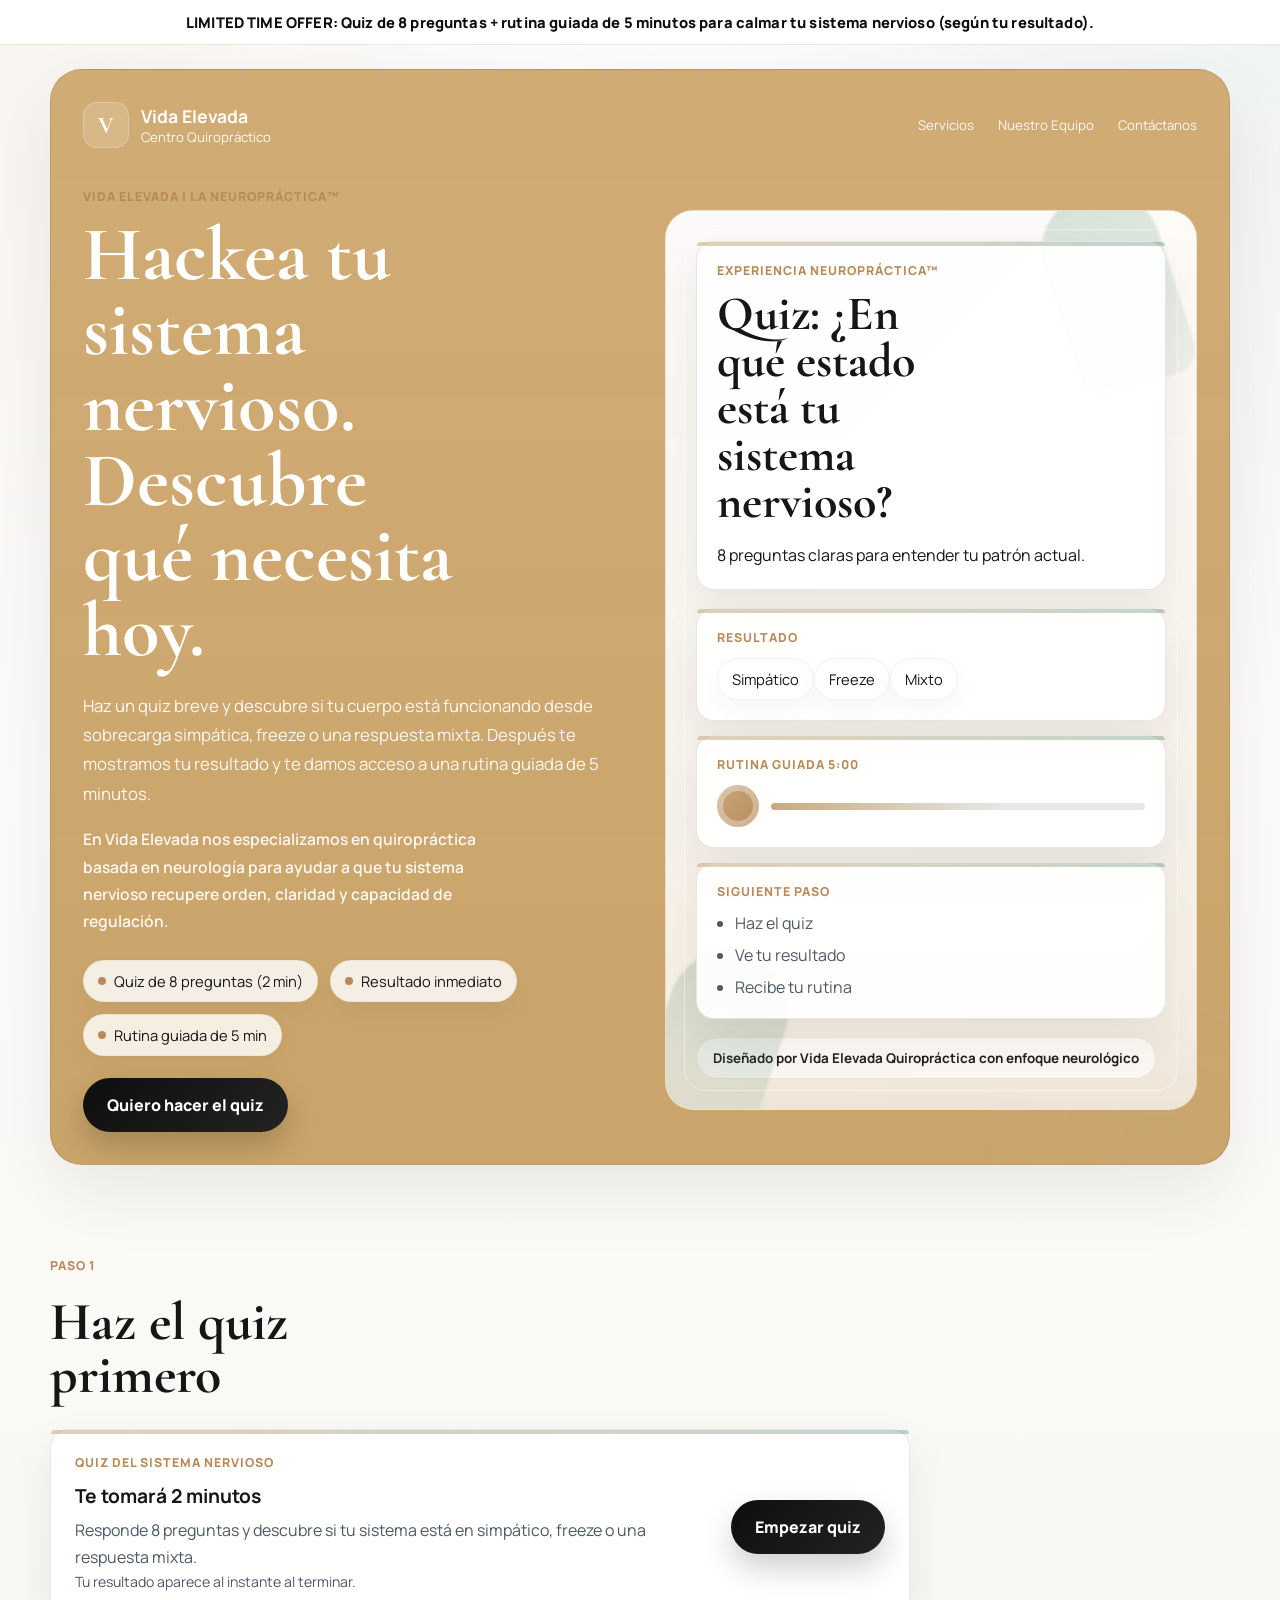
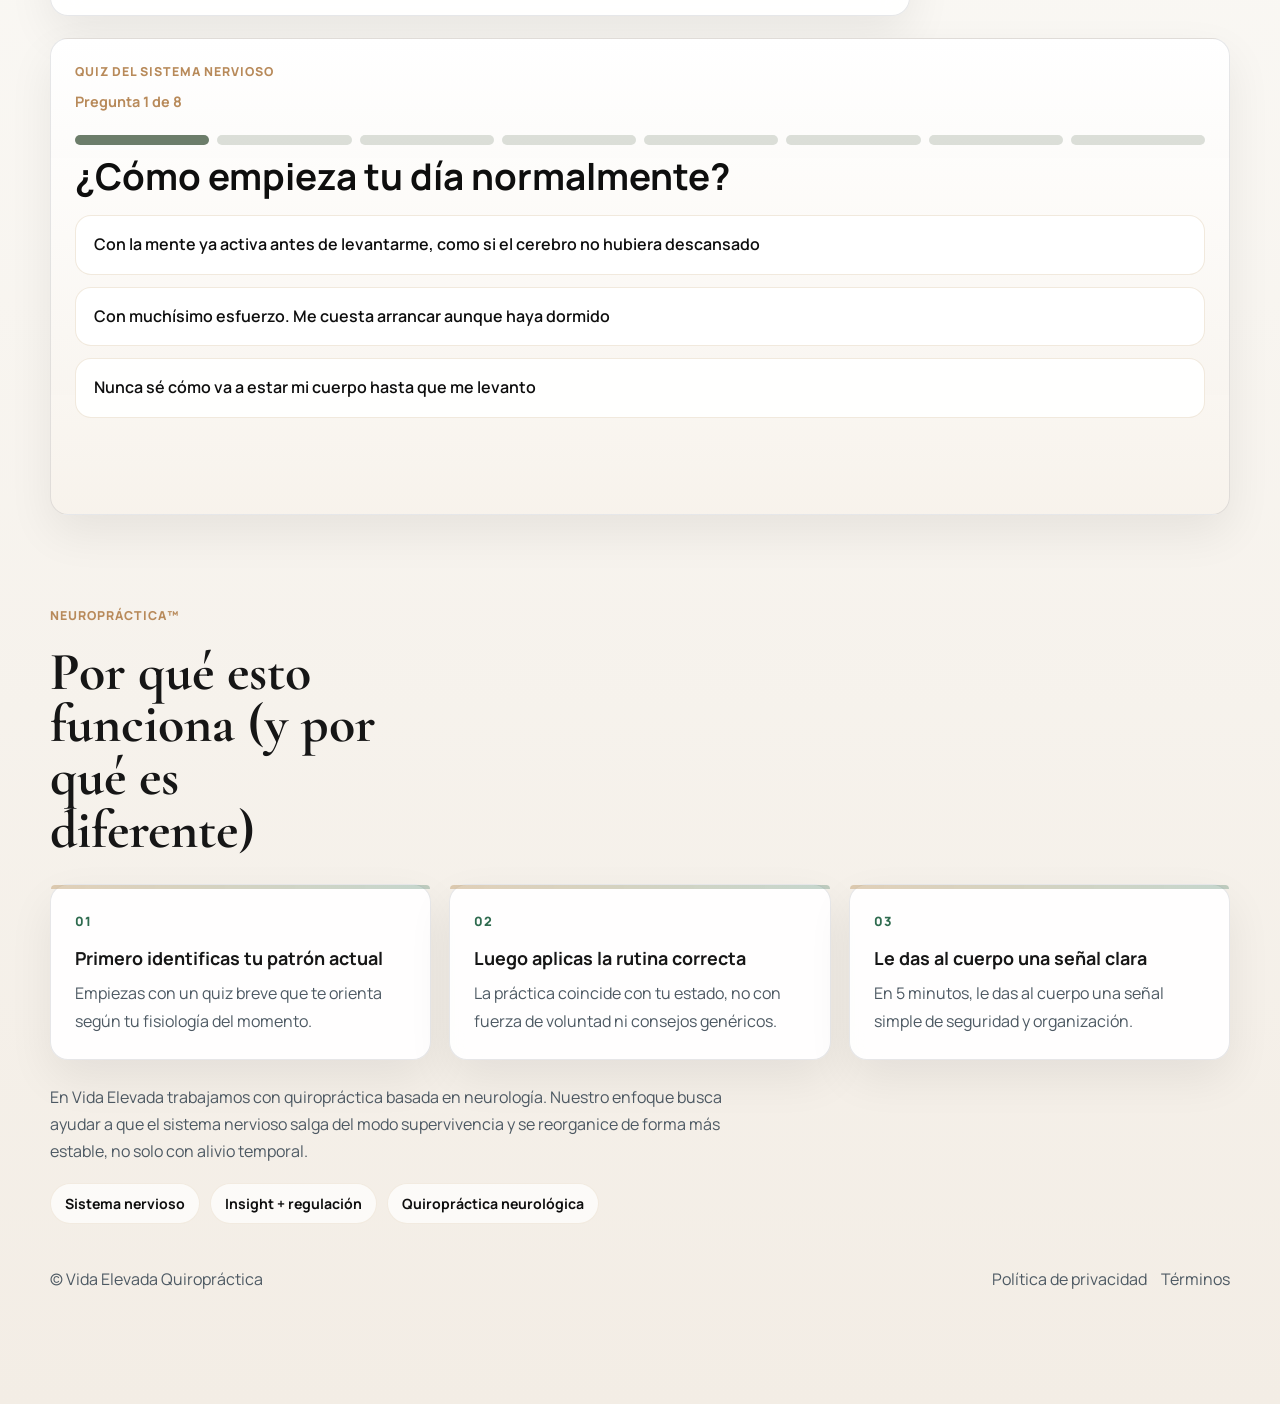
==== commit 78c779d2: "Add files via upload" ====
--- a/index.html
+++ b/index.html
@@ -70,7 +70,7 @@
             <li>Rutina guiada de 5 min</li>
           </ul>
 
-          <a class="button button-primary hero-jump" href="#quiz-launch" id="open-quiz-hero">
+          <a class="button button-primary hero-jump" href="#quiz-experience" id="open-quiz-hero">
             Quiero hacer el quiz
           </a>
         </section>
@@ -144,6 +144,27 @@
             </div>
             <p class="privacy-note">Tu resultado aparece al instante al terminar.</p>
             <p class="form-status" id="quiz-status" aria-live="polite"></p>
+          </div>
+
+          <div class="quiz-embed reveal" id="quiz-experience">
+            <div class="quiz-embed-header">
+              <div>
+                <p class="card-label">Quiz del sistema nervioso</p>
+                <p class="quiz-counter" id="quiz-counter">Pregunta 1 de 8</p>
+              </div>
+              <div class="quiz-progress" id="quiz-progress" aria-hidden="true"></div>
+            </div>
+
+            <div class="quiz-stage">
+              <div class="quiz-stage-inner" id="quiz-stage-inner">
+                <h3 class="quiz-question" id="quiz-question"></h3>
+                <div class="quiz-options" id="quiz-options"></div>
+              </div>
+            </div>
+
+            <div class="quiz-nav">
+              <button class="button button-secondary" type="button" id="quiz-back">Atrás</button>
+            </div>
           </div>
         </section>
 
@@ -250,20 +271,6 @@
       <button class="button button-primary button-full" type="button" id="open-quiz-sticky">Obtener rutina (gratis)</button>
     </div>
 
-    <div class="quiz-modal" id="quiz-modal" hidden>
-      <div class="quiz-modal-card">
-        <button class="quiz-close" type="button" id="close-quiz" aria-label="Cerrar quiz">×</button>
-        <p class="card-label">Quiz del sistema nervioso</p>
-        <div class="quiz-progress" id="quiz-progress" aria-hidden="true"></div>
-        <p class="quiz-counter" id="quiz-counter">Pregunta 1 de 8</p>
-        <h3 class="quiz-question" id="quiz-question"></h3>
-        <div class="quiz-options" id="quiz-options"></div>
-        <div class="quiz-nav">
-          <button class="button button-secondary" type="button" id="quiz-back">Atrás</button>
-        </div>
-      </div>
-    </div>
-
     <script src="script.js"></script>
   </body>
 </html>
--- a/styles.css
+++ b/styles.css
@@ -358,6 +358,34 @@
   color: var(--muted);
 }
 
+.quiz-embed {
+  margin-top: 22px;
+  padding: 24px;
+  border-radius: var(--radius-lg);
+  border: 1px solid var(--line);
+  background: linear-gradient(180deg, rgba(255, 255, 255, 0.97), rgba(247, 242, 235, 0.96));
+  box-shadow: var(--shadow-card);
+}
+
+.quiz-embed-header {
+  display: grid;
+  gap: 12px;
+}
+
+.quiz-stage {
+  overflow: hidden;
+  margin-top: 10px;
+}
+
+.quiz-stage-inner {
+  transition: transform 240ms ease, opacity 240ms ease;
+}
+
+.quiz-stage-inner.is-sliding {
+  transform: translateX(-18px);
+  opacity: 0.15;
+}
+
 .form-card::before,
 .resource-card::before,
 .bundle-card::before,
@@ -731,46 +759,11 @@
   display: none;
 }
 
-.quiz-modal {
-  position: fixed;
-  inset: 0;
-  z-index: 80;
-  display: grid;
-  place-items: center;
-  padding: 18px;
-  background: rgba(14, 14, 14, 0.42);
-  backdrop-filter: blur(10px);
-}
-
-.quiz-modal-card {
-  position: relative;
-  width: min(720px, 100%);
-  padding: 28px;
-  border-radius: 28px;
-  background: linear-gradient(180deg, rgba(255, 255, 255, 0.98), rgba(247, 242, 235, 0.96));
-  border: 1px solid rgba(200, 169, 126, 0.22);
-  box-shadow: 0 28px 80px rgba(14, 14, 14, 0.18);
-}
-
-.quiz-close {
-  position: absolute;
-  top: 16px;
-  right: 16px;
-  width: 40px;
-  height: 40px;
-  border: 0;
-  border-radius: 50%;
-  background: rgba(217, 217, 217, 0.32);
-  color: var(--accent-charcoal);
-  font-size: 1.4rem;
-  cursor: pointer;
-}
-
 .quiz-progress {
   display: grid;
   grid-template-columns: repeat(8, 1fr);
   gap: 8px;
-  margin: 18px 0 10px;
+  margin: 0;
 }
 
 .quiz-progress-step {
@@ -796,6 +789,7 @@
   margin: 0 0 18px;
   font-size: clamp(1.5rem, 3vw, 2.3rem);
   line-height: 1.15;
+  color: var(--accent-charcoal);
 }
 
 .quiz-options {
@@ -1033,11 +1027,6 @@
     flex-wrap: wrap;
   }
 
-  .quiz-modal-card {
-    padding: 22px 18px;
-    border-radius: 22px;
-  }
-
   .quiz-progress {
     gap: 6px;
   }
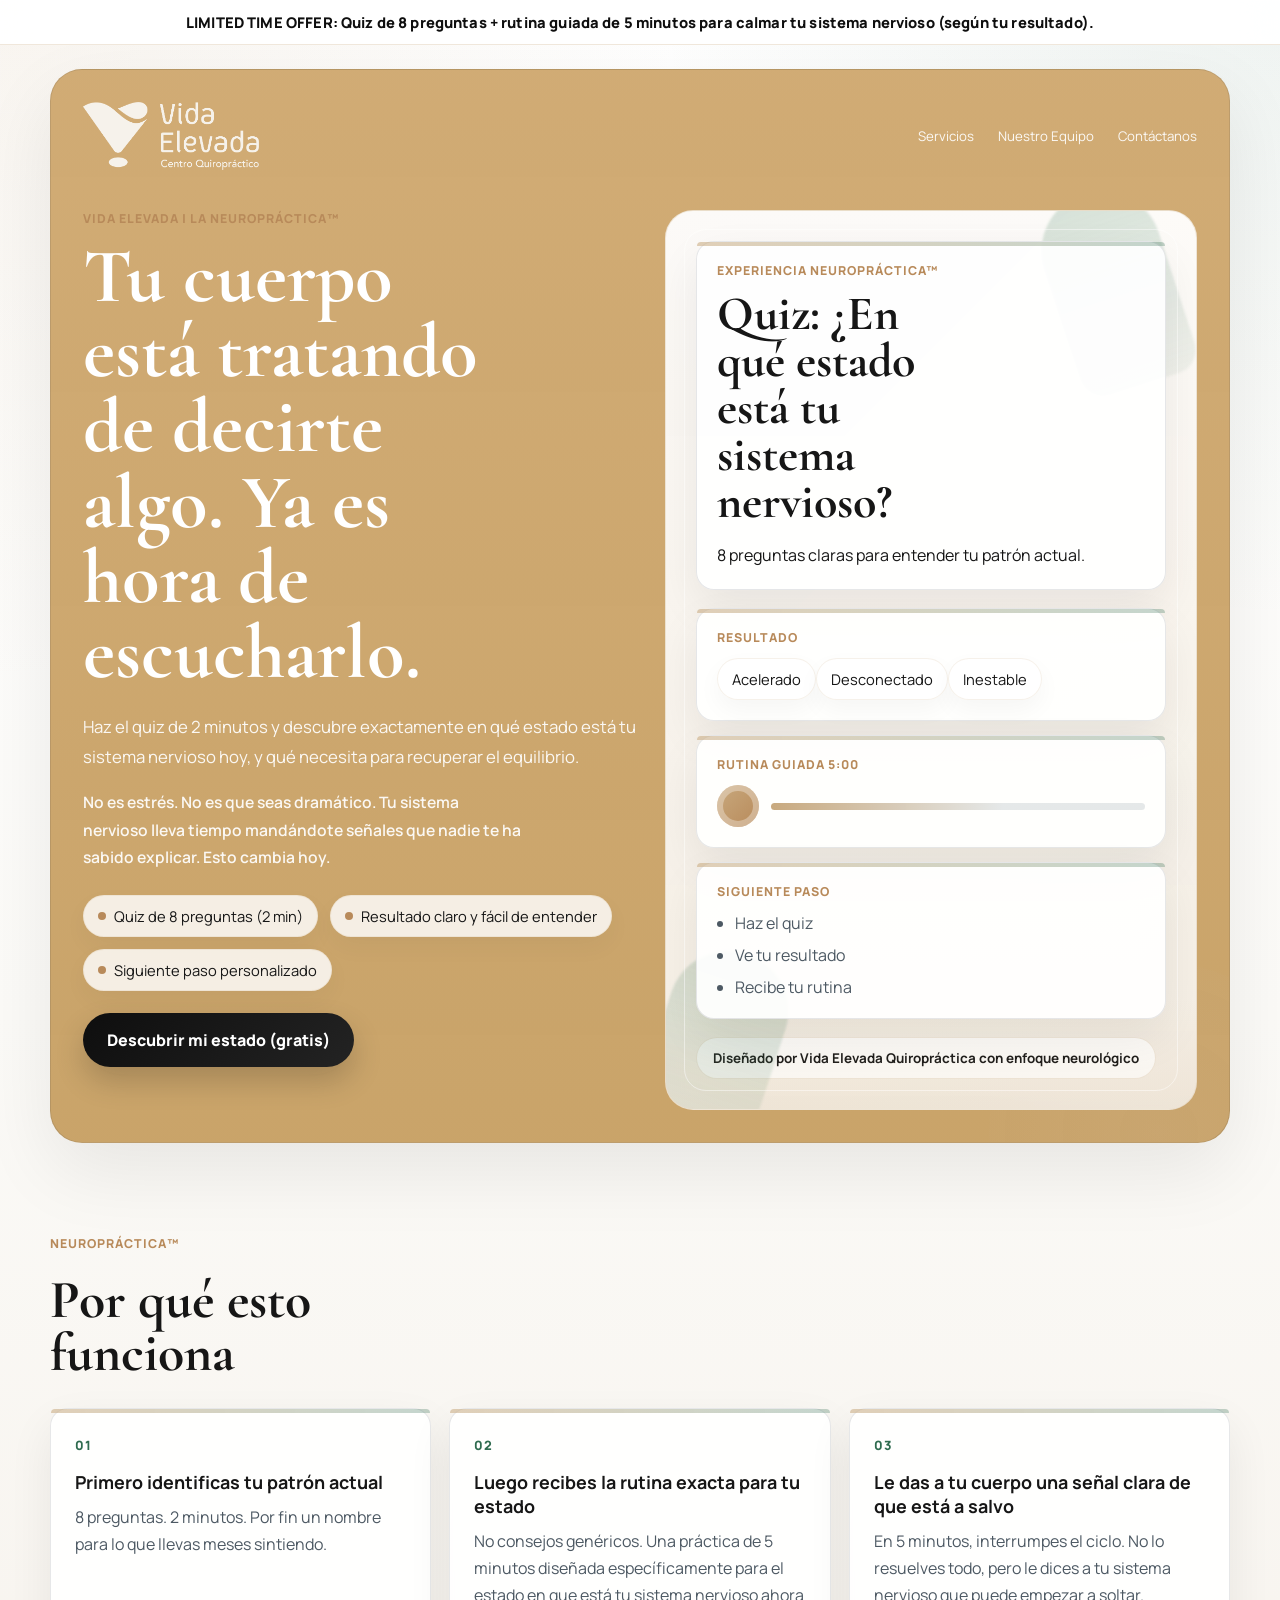
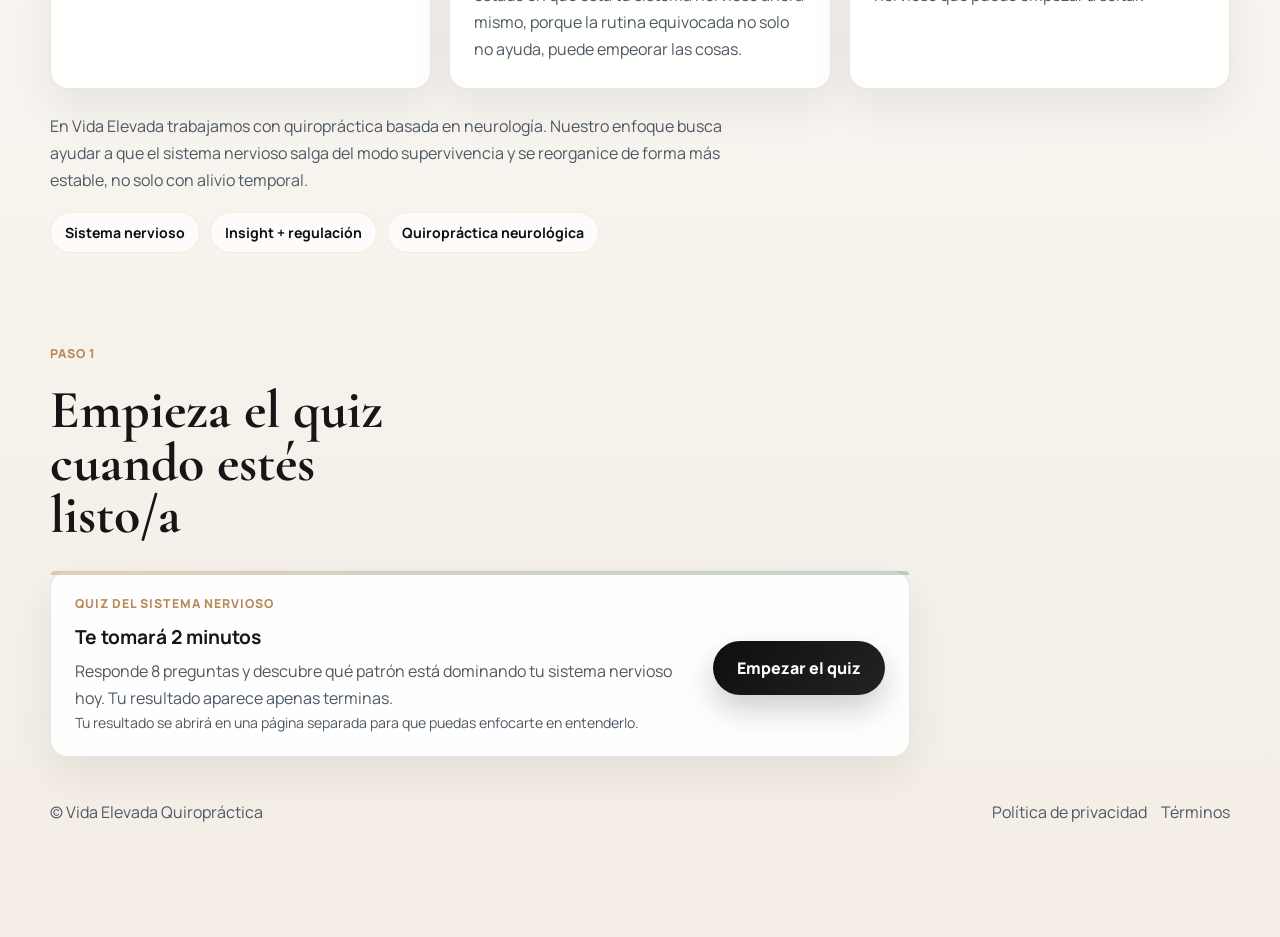
==== commit 2e39d5df: "Add files via upload" ====
--- a/index.html
+++ b/index.html
@@ -3,10 +3,10 @@
   <head>
     <meta charset="UTF-8" />
     <meta name="viewport" content="width=device-width, initial-scale=1.0" />
-    <title>Vida Elevada | Quiz + rutina de 5 minutos</title>
+    <title>Vida Elevada | Quiz del sistema nervioso</title>
     <meta
       name="description"
-      content="Haz el quiz de 8 preguntas, descubre tu estado actual y recibe una rutina guiada de 5 minutos para tu sistema nervioso."
+      content="Haz el quiz de 2 minutos y descubre en qué estado está tu sistema nervioso hoy, y qué necesita para recuperar el equilibrio."
     />
     <link rel="preconnect" href="https://fonts.googleapis.com" />
     <link rel="preconnect" href="https://fonts.gstatic.com" crossorigin />
@@ -22,6 +22,7 @@
         };
     </script>
     <script defer src="/_vercel/insights/script.js"></script>
+    <link rel="icon" type="image/png" href="assets/favicon-gold.png" />
     <link rel="stylesheet" href="styles.css" />
   </head>
   <body>
@@ -36,11 +37,11 @@
       <header class="hero hero-optin">
         <nav class="hero-nav">
           <div class="brand-lockup">
-            <div class="brand-mark">V</div>
-            <div>
-              <strong>Vida Elevada</strong>
-              <span>Centro Quiropráctico</span>
-            </div>
+            <img
+              class="brand-logo"
+              src="assets/logo-white-complete.png"
+              alt="Vida Elevada Centro Quiropráctico"
+            />
           </div>
           <div class="hero-nav-links">
             <span>Servicios</span>
@@ -51,27 +52,24 @@
 
         <section class="hero-copy reveal">
           <p class="eyebrow">Vida Elevada | La Neuropráctica™</p>
-          <h1>Hackea tu sistema nervioso. Descubre qué necesita hoy.</h1>
+          <h1>Tu cuerpo está tratando de decirte algo. Ya es hora de escucharlo.</h1>
           <p class="hero-text">
-            Haz un quiz breve y descubre si tu cuerpo está funcionando desde
-            sobrecarga simpática, freeze o una respuesta mixta. Después te
-            mostramos tu resultado y te damos acceso a una rutina guiada de 5
-            minutos.
+            Haz el quiz de 2 minutos y descubre exactamente en qué estado está tu
+            sistema nervioso hoy, y qué necesita para recuperar el equilibrio.
           </p>
           <p class="brand-mantra">
-            En Vida Elevada nos especializamos en quiropráctica basada en
-            neurología para ayudar a que tu sistema nervioso recupere orden,
-            claridad y capacidad de regulación.
+            No es estrés. No es que seas dramático. Tu sistema nervioso lleva
+            tiempo mandándote señales que nadie te ha sabido explicar. Esto cambia hoy.
           </p>
 
           <ul class="micro-benefits" aria-label="Beneficios principales">
             <li>Quiz de 8 preguntas (2 min)</li>
-            <li>Resultado inmediato</li>
-            <li>Rutina guiada de 5 min</li>
+            <li>Resultado claro y fácil de entender</li>
+            <li>Siguiente paso personalizado</li>
           </ul>
 
           <a class="button button-primary hero-jump" href="#quiz-experience" id="open-quiz-hero">
-            Quiero hacer el quiz
+            Descubrir mi estado (gratis)
           </a>
         </section>
 
@@ -90,9 +88,9 @@
               <article class="bundle-card">
                 <p class="card-label">Resultado</p>
                 <div class="chip-row">
-                  <span class="chip">Simpático</span>
-                  <span class="chip">Freeze</span>
-                  <span class="chip">Mixto</span>
+                  <span class="chip">Acelerado</span>
+                  <span class="chip">Desconectado</span>
+                  <span class="chip">Inestable</span>
                 </div>
               </article>
 
@@ -114,9 +112,7 @@
               </article>
             </div>
 
-            <div class="seal">
-              Diseñado por Vida Elevada Quiropráctica con enfoque neurológico
-            </div>
+            <div class="seal">Diseñado por Vida Elevada Quiropráctica con enfoque neurológico</div>
           </div>
         </section>
       </header>
@@ -124,8 +120,49 @@
       <main>
         <section class="section reveal">
           <div class="section-heading">
+            <p class="eyebrow">Neuropráctica™</p>
+            <h2>Por qué esto funciona</h2>
+          </div>
+          <div class="steps">
+            <article class="step-card">
+              <span>01</span>
+              <h3>Primero identificas tu patrón actual</h3>
+              <p>8 preguntas. 2 minutos. Por fin un nombre para lo que llevas meses sintiendo.</p>
+            </article>
+            <article class="step-card">
+              <span>02</span>
+              <h3>Luego recibes la rutina exacta para tu estado</h3>
+              <p>
+                No consejos genéricos. Una práctica de 5 minutos diseñada
+                específicamente para el estado en que está tu sistema nervioso ahora
+                mismo, porque la rutina equivocada no solo no ayuda, puede empeorar las cosas.
+              </p>
+            </article>
+            <article class="step-card">
+              <span>03</span>
+              <h3>Le das a tu cuerpo una señal clara de que está a salvo</h3>
+              <p>
+                En 5 minutos, interrumpes el ciclo. No lo resuelves todo, pero le
+                dices a tu sistema nervioso que puede empezar a soltar.
+              </p>
+            </article>
+          </div>
+          <p class="authority-note">
+            En Vida Elevada trabajamos con quiropráctica basada en neurología.
+            Nuestro enfoque busca ayudar a que el sistema nervioso salga del modo
+            supervivencia y se reorganice de forma más estable, no solo con alivio temporal.
+          </p>
+          <div class="signature-strip">
+            <span>Sistema nervioso</span>
+            <span>Insight + regulación</span>
+            <span>Quiropráctica neurológica</span>
+          </div>
+        </section>
+
+        <section class="section reveal">
+          <div class="section-heading">
             <p class="eyebrow">Paso 1</p>
-            <h2>Haz el quiz primero</h2>
+            <h2>Empieza el quiz cuando estés listo/a</h2>
           </div>
 
           <div class="form-card quiz-card-shell" id="quiz-launch">
@@ -134,19 +171,19 @@
               <div>
                 <h3>Te tomará 2 minutos</h3>
                 <p>
-                  Responde 8 preguntas y descubre si tu sistema está en
-                  simpático, freeze o una respuesta mixta.
+                  Responde 8 preguntas y descubre qué patrón está dominando tu
+                  sistema nervioso hoy. Tu resultado aparece apenas terminas.
                 </p>
               </div>
               <button class="button button-primary" type="button" id="open-quiz-section">
-                Empezar quiz
+                Empezar el quiz
               </button>
             </div>
-            <p class="privacy-note">Tu resultado aparece al instante al terminar.</p>
+            <p class="privacy-note">Tu resultado se abrirá en una página separada para que puedas enfocarte en entenderlo.</p>
             <p class="form-status" id="quiz-status" aria-live="polite"></p>
           </div>
 
-          <div class="quiz-embed reveal" id="quiz-experience">
+          <div class="quiz-embed reveal" id="quiz-experience" hidden>
             <div class="quiz-embed-header">
               <div>
                 <p class="card-label">Quiz del sistema nervioso</p>
@@ -165,95 +202,6 @@
             <div class="quiz-nav">
               <button class="button button-secondary" type="button" id="quiz-back">Atrás</button>
             </div>
-          </div>
-        </section>
-
-        <section class="section reveal" id="result-section" hidden>
-          <div class="section-heading">
-            <p class="eyebrow">Paso 2</p>
-            <h2 id="result-heading">Tu resultado</h2>
-          </div>
-
-          <div class="problem-panel result-panel-copy">
-            <p class="result-label" id="result-label"></p>
-            <p id="result-summary"></p>
-            <p id="result-body-1"></p>
-            <p id="result-body-2"></p>
-            <p id="result-body-3"></p>
-          </div>
-        </section>
-
-        <section class="section section-cta-final reveal" id="course-section" hidden>
-          <div class="cta-final-panel">
-            <div class="cta-copy">
-              <p class="eyebrow">Paso 3</p>
-              <h2>Tenemos un curso gratuito de 5 minutos para ti.</h2>
-              <p>
-                Déjanos tu nombre, teléfono y email para enviarte acceso a tu
-                rutina y acompañarte con el siguiente paso según tu resultado.
-              </p>
-              <p class="hero-note">
-                Lo recibirás por email y podrás volver a usarlo cuando lo necesites.
-              </p>
-            </div>
-
-            <form id="lead-form" class="application-form optin-form" action="/api/lead" method="post" novalidate>
-              <input type="hidden" name="quiz_optin" value="true" />
-              <input type="hidden" name="quiz_result" id="quiz-result-field" value="" />
-
-              <label for="name">Nombre</label>
-              <input id="name" name="name" type="text" autocomplete="given-name" required />
-              <p class="field-error" id="name-error" aria-live="polite"></p>
-
-              <label for="phone">Teléfono</label>
-              <input id="phone" name="phone" type="tel" autocomplete="tel" required />
-              <p class="field-error" id="phone-error" aria-live="polite"></p>
-
-              <label for="email">Email</label>
-              <input id="email" name="email" type="email" autocomplete="email" required />
-              <p class="field-error" id="email-error" aria-live="polite"></p>
-
-              <button class="button button-primary button-full" type="submit" id="submit-button">
-                Enviar mi rutina de 5 minutos
-              </button>
-              <p class="privacy-note">Respetamos tu privacidad. Puedes darte de baja cuando quieras.</p>
-              <p class="form-status" id="form-status" aria-live="polite"></p>
-            </form>
-          </div>
-        </section>
-
-        <section class="section reveal">
-          <div class="section-heading">
-            <p class="eyebrow">Neuropráctica™</p>
-            <h2>Por qué esto funciona (y por qué es diferente)</h2>
-          </div>
-          <div class="steps">
-            <article class="step-card">
-              <span>01</span>
-              <h3>Primero identificas tu patrón actual</h3>
-              <p>Empiezas con un quiz breve que te orienta según tu fisiología del momento.</p>
-            </article>
-            <article class="step-card">
-              <span>02</span>
-              <h3>Luego aplicas la rutina correcta</h3>
-              <p>La práctica coincide con tu estado, no con fuerza de voluntad ni consejos genéricos.</p>
-            </article>
-            <article class="step-card">
-              <span>03</span>
-              <h3>Le das al cuerpo una señal clara</h3>
-              <p>En 5 minutos, le das al cuerpo una señal simple de seguridad y organización.</p>
-            </article>
-          </div>
-          <p class="authority-note">
-            En Vida Elevada trabajamos con quiropráctica basada en neurología.
-            Nuestro enfoque busca ayudar a que el sistema nervioso salga del modo
-            supervivencia y se reorganice de forma más estable, no solo con alivio
-            temporal.
-          </p>
-          <div class="signature-strip">
-            <span>Sistema nervioso</span>
-            <span>Insight + regulación</span>
-            <span>Quiropráctica neurológica</span>
           </div>
         </section>
       </main>
@@ -268,7 +216,7 @@
     </div>
 
     <div class="sticky-mobile-cta">
-      <button class="button button-primary button-full" type="button" id="open-quiz-sticky">Obtener rutina (gratis)</button>
+      <button class="button button-primary button-full" type="button" id="open-quiz-sticky">Empezar el quiz</button>
     </div>
 
     <script src="script.js"></script>
--- a/styles.css
+++ b/styles.css
@@ -121,36 +121,18 @@
 .brand-lockup {
   display: flex;
   align-items: center;
-  gap: 12px;
-}
-
-.brand-lockup strong,
-.brand-lockup span,
-.hero-nav-links span {
-  display: block;
-}
-
-.brand-lockup strong {
-  font-size: 1.1rem;
-}
-
-.brand-lockup span,
+}
+
 .hero-nav-links span {
   font-size: 0.83rem;
   opacity: 0.92;
 }
 
-.brand-mark {
-  display: grid;
-  place-items: center;
-  width: 46px;
-  height: 46px;
-  border-radius: 14px;
-  background: rgba(255, 255, 255, 0.14);
-  border: 1px solid rgba(255, 255, 255, 0.24);
-  font-family: "Cormorant Garamond", serif;
-  font-size: 1.5rem;
-  font-weight: 700;
+.brand-logo {
+  display: block;
+  width: 176px;
+  max-width: 100%;
+  height: auto;
 }
 
 .hero-nav-links {
@@ -1027,6 +1009,10 @@
     flex-wrap: wrap;
   }
 
+  .brand-logo {
+    width: 150px;
+  }
+
   .quiz-progress {
     gap: 6px;
   }
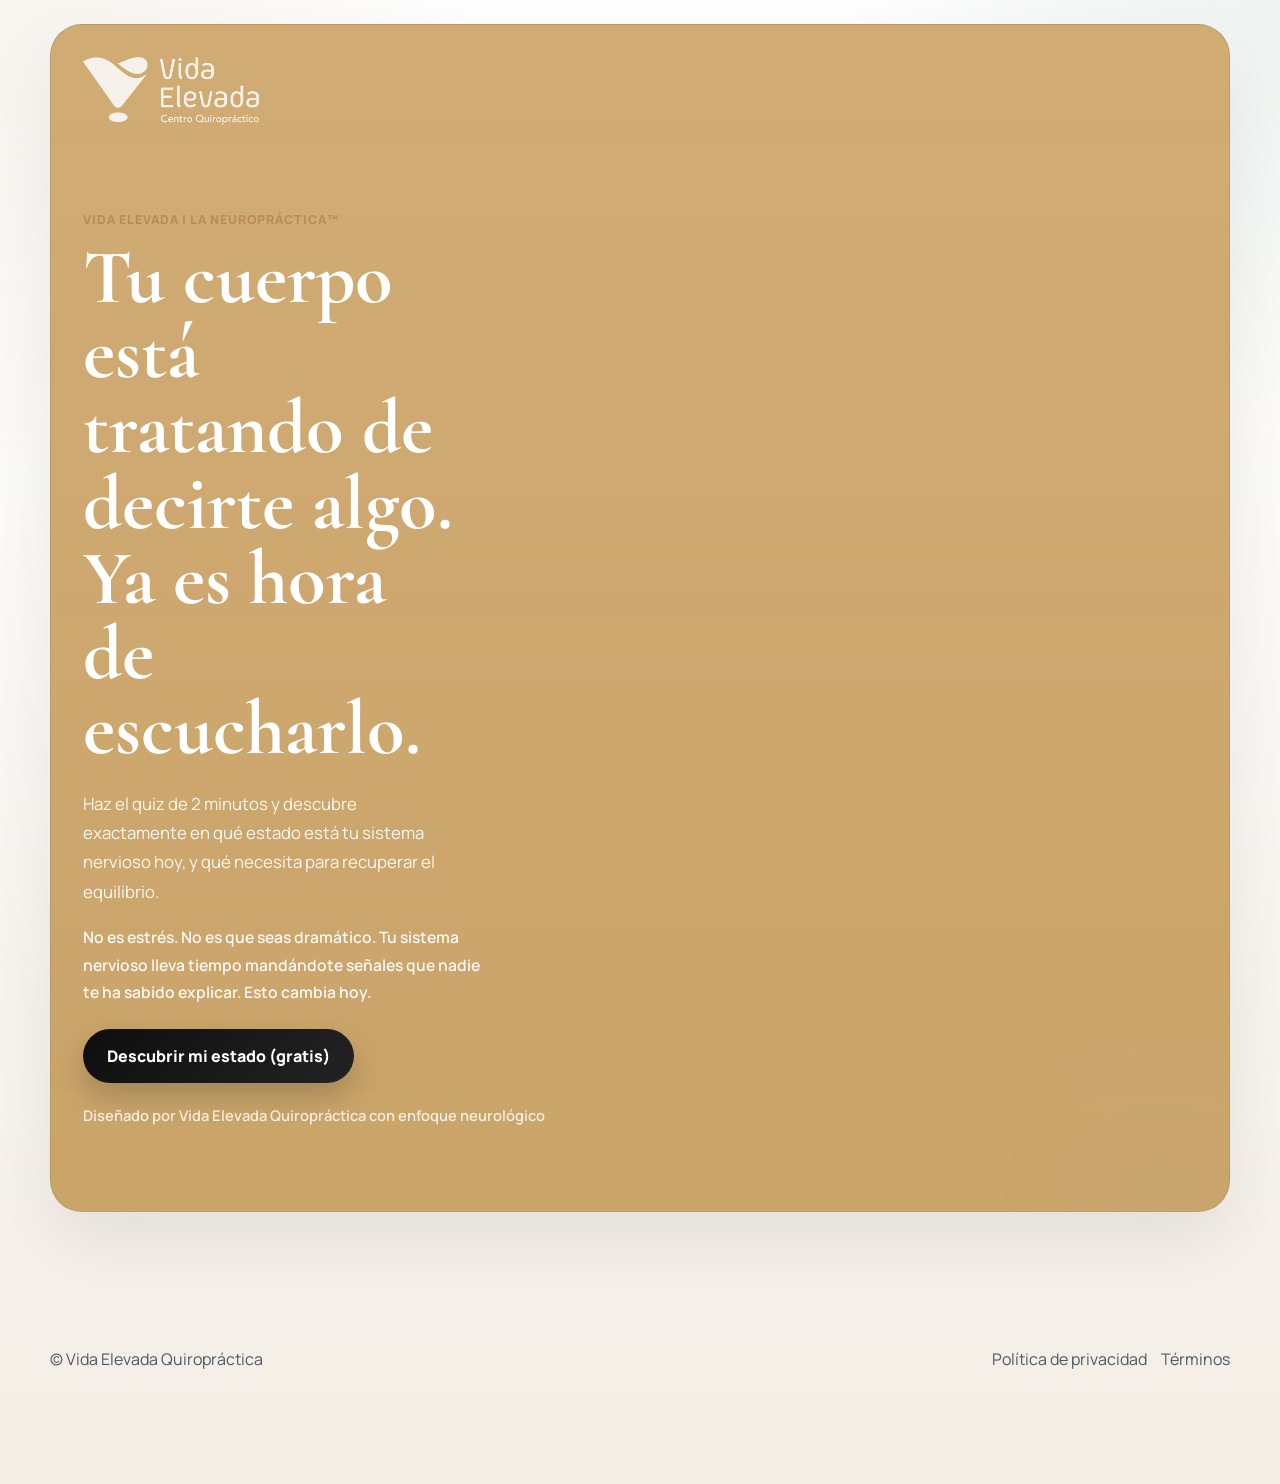
==== commit 2f386dd4: "Add files via upload" ====
--- a/index.html
+++ b/index.html
@@ -26,15 +26,8 @@
     <link rel="stylesheet" href="styles.css" />
   </head>
   <body>
-    <div class="top-banner" role="status">
-      <p>
-        LIMITED TIME OFFER: Quiz de 8 preguntas + rutina guiada de 5 minutos para
-        calmar tu sistema nervioso (según tu resultado).
-      </p>
-    </div>
-
     <div class="page-shell">
-      <header class="hero hero-optin">
+      <header class="hero hero-minimal">
         <nav class="hero-nav">
           <div class="brand-lockup">
             <img
@@ -42,11 +35,6 @@
               src="assets/logo-white-complete.png"
               alt="Vida Elevada Centro Quiropráctico"
             />
-          </div>
-          <div class="hero-nav-links">
-            <span>Servicios</span>
-            <span>Nuestro Equipo</span>
-            <span>Contáctanos</span>
           </div>
         </nav>
 
@@ -62,127 +50,17 @@
             tiempo mandándote señales que nadie te ha sabido explicar. Esto cambia hoy.
           </p>
 
-          <ul class="micro-benefits" aria-label="Beneficios principales">
-            <li>Quiz de 8 preguntas (2 min)</li>
-            <li>Resultado claro y fácil de entender</li>
-            <li>Siguiente paso personalizado</li>
-          </ul>
-
           <a class="button button-primary hero-jump" href="#quiz-experience" id="open-quiz-hero">
             Descubrir mi estado (gratis)
           </a>
-        </section>
-
-        <section class="hero-visual reveal" aria-label="Vista previa del recurso">
-          <div class="visual-scene">
-            <div class="leaf leaf-one"></div>
-            <div class="leaf leaf-two"></div>
-
-            <div class="bundle-card bundle-card-large">
-              <p class="card-label">Experiencia Neuropráctica™</p>
-              <h2>Quiz: ¿En qué estado está tu sistema nervioso?</h2>
-              <p>8 preguntas claras para entender tu patrón actual.</p>
-            </div>
-
-            <div class="bundle-grid">
-              <article class="bundle-card">
-                <p class="card-label">Resultado</p>
-                <div class="chip-row">
-                  <span class="chip">Acelerado</span>
-                  <span class="chip">Desconectado</span>
-                  <span class="chip">Inestable</span>
-                </div>
-              </article>
-
-              <article class="bundle-card">
-                <p class="card-label">Rutina guiada 5:00</p>
-                <div class="player-ui">
-                  <span class="player-button"></span>
-                  <span class="player-track"></span>
-                </div>
-              </article>
-
-              <article class="bundle-card">
-                <p class="card-label">Siguiente paso</p>
-                <ul class="mini-checklist">
-                  <li>Haz el quiz</li>
-                  <li>Ve tu resultado</li>
-                  <li>Recibe tu rutina</li>
-                </ul>
-              </article>
-            </div>
-
-            <div class="seal">Diseñado por Vida Elevada Quiropráctica con enfoque neurológico</div>
-          </div>
+          <p class="hero-credibility">
+            Diseñado por Vida Elevada Quiropráctica con enfoque neurológico
+          </p>
         </section>
       </header>
 
       <main>
         <section class="section reveal">
-          <div class="section-heading">
-            <p class="eyebrow">Neuropráctica™</p>
-            <h2>Por qué esto funciona</h2>
-          </div>
-          <div class="steps">
-            <article class="step-card">
-              <span>01</span>
-              <h3>Primero identificas tu patrón actual</h3>
-              <p>8 preguntas. 2 minutos. Por fin un nombre para lo que llevas meses sintiendo.</p>
-            </article>
-            <article class="step-card">
-              <span>02</span>
-              <h3>Luego recibes la rutina exacta para tu estado</h3>
-              <p>
-                No consejos genéricos. Una práctica de 5 minutos diseñada
-                específicamente para el estado en que está tu sistema nervioso ahora
-                mismo, porque la rutina equivocada no solo no ayuda, puede empeorar las cosas.
-              </p>
-            </article>
-            <article class="step-card">
-              <span>03</span>
-              <h3>Le das a tu cuerpo una señal clara de que está a salvo</h3>
-              <p>
-                En 5 minutos, interrumpes el ciclo. No lo resuelves todo, pero le
-                dices a tu sistema nervioso que puede empezar a soltar.
-              </p>
-            </article>
-          </div>
-          <p class="authority-note">
-            En Vida Elevada trabajamos con quiropráctica basada en neurología.
-            Nuestro enfoque busca ayudar a que el sistema nervioso salga del modo
-            supervivencia y se reorganice de forma más estable, no solo con alivio temporal.
-          </p>
-          <div class="signature-strip">
-            <span>Sistema nervioso</span>
-            <span>Insight + regulación</span>
-            <span>Quiropráctica neurológica</span>
-          </div>
-        </section>
-
-        <section class="section reveal">
-          <div class="section-heading">
-            <p class="eyebrow">Paso 1</p>
-            <h2>Empieza el quiz cuando estés listo/a</h2>
-          </div>
-
-          <div class="form-card quiz-card-shell" id="quiz-launch">
-            <p class="card-label">Quiz del sistema nervioso</p>
-            <div class="quiz-launch-card">
-              <div>
-                <h3>Te tomará 2 minutos</h3>
-                <p>
-                  Responde 8 preguntas y descubre qué patrón está dominando tu
-                  sistema nervioso hoy. Tu resultado aparece apenas terminas.
-                </p>
-              </div>
-              <button class="button button-primary" type="button" id="open-quiz-section">
-                Empezar el quiz
-              </button>
-            </div>
-            <p class="privacy-note">Tu resultado se abrirá en una página separada para que puedas enfocarte en entenderlo.</p>
-            <p class="form-status" id="quiz-status" aria-live="polite"></p>
-          </div>
-
           <div class="quiz-embed reveal" id="quiz-experience" hidden>
             <div class="quiz-embed-header">
               <div>
@@ -215,10 +93,6 @@
       </footer>
     </div>
 
-    <div class="sticky-mobile-cta">
-      <button class="button button-primary button-full" type="button" id="open-quiz-sticky">Empezar el quiz</button>
-    </div>
-
     <script src="script.js"></script>
   </body>
 </html>
--- a/styles.css
+++ b/styles.css
@@ -91,6 +91,12 @@
   overflow: hidden;
 }
 
+.hero-minimal {
+  grid-template-columns: 1fr;
+  min-height: calc(100vh - 48px);
+  align-items: start;
+}
+
 .hero::after {
   content: "";
   position: absolute;
@@ -116,6 +122,10 @@
   grid-column: 1 / -1;
   margin-bottom: 12px;
   color: #ffffff;
+}
+
+.hero-minimal .hero-nav {
+  margin-bottom: 40px;
 }
 
 .brand-lockup {
@@ -198,12 +208,36 @@
   font-weight: 600;
 }
 
+.hero-credibility {
+  margin: 22px 0 0;
+  color: rgba(255, 255, 255, 0.8);
+  font-size: 0.92rem;
+  font-weight: 600;
+}
+
 .hero-text {
   max-width: 56ch;
   margin: 22px 0 0;
   line-height: 1.75;
   font-size: 1.05rem;
   color: rgba(255, 255, 255, 0.92);
+}
+
+.hero-minimal .hero-copy {
+  max-width: 760px;
+  padding: 2vh 0 6vh;
+}
+
+.hero-minimal .hero-copy h1 {
+  max-width: 10ch;
+}
+
+.hero-minimal .hero-text {
+  max-width: 38ch;
+}
+
+.hero-minimal .brand-mantra {
+  max-width: 40ch;
 }
 
 .micro-benefits,
@@ -976,6 +1010,10 @@
     padding: 22px;
   }
 
+  .hero-minimal {
+    min-height: auto;
+  }
+
   .visual-scene {
     padding: 22px;
   }
@@ -988,7 +1026,7 @@
 @media (max-width: 720px) {
   .page-shell {
     width: min(100% - 18px, 1180px);
-    padding-bottom: 112px;
+    padding-bottom: 48px;
   }
 
   .top-banner {
@@ -1007,30 +1045,27 @@
   .hero-nav-links {
     gap: 14px;
     flex-wrap: wrap;
+    display: none;
   }
 
   .brand-logo {
     width: 150px;
   }
 
+  .hero-minimal .hero-nav {
+    margin-bottom: 28px;
+  }
+
+  .hero-minimal .hero-copy {
+    padding: 0 0 6px;
+  }
+
   .quiz-progress {
     gap: 6px;
   }
 
   .quiz-option {
     padding: 14px 14px;
-  }
-
-  .sticky-mobile-cta {
-    position: fixed;
-    inset: auto 12px 12px 12px;
-    z-index: 40;
-    display: block;
-    padding: 10px;
-    border-radius: 18px;
-    background: rgba(255, 255, 255, 0.88);
-    backdrop-filter: blur(14px);
-    box-shadow: 0 16px 36px rgba(31, 41, 55, 0.14);
   }
 
   .site-footer {
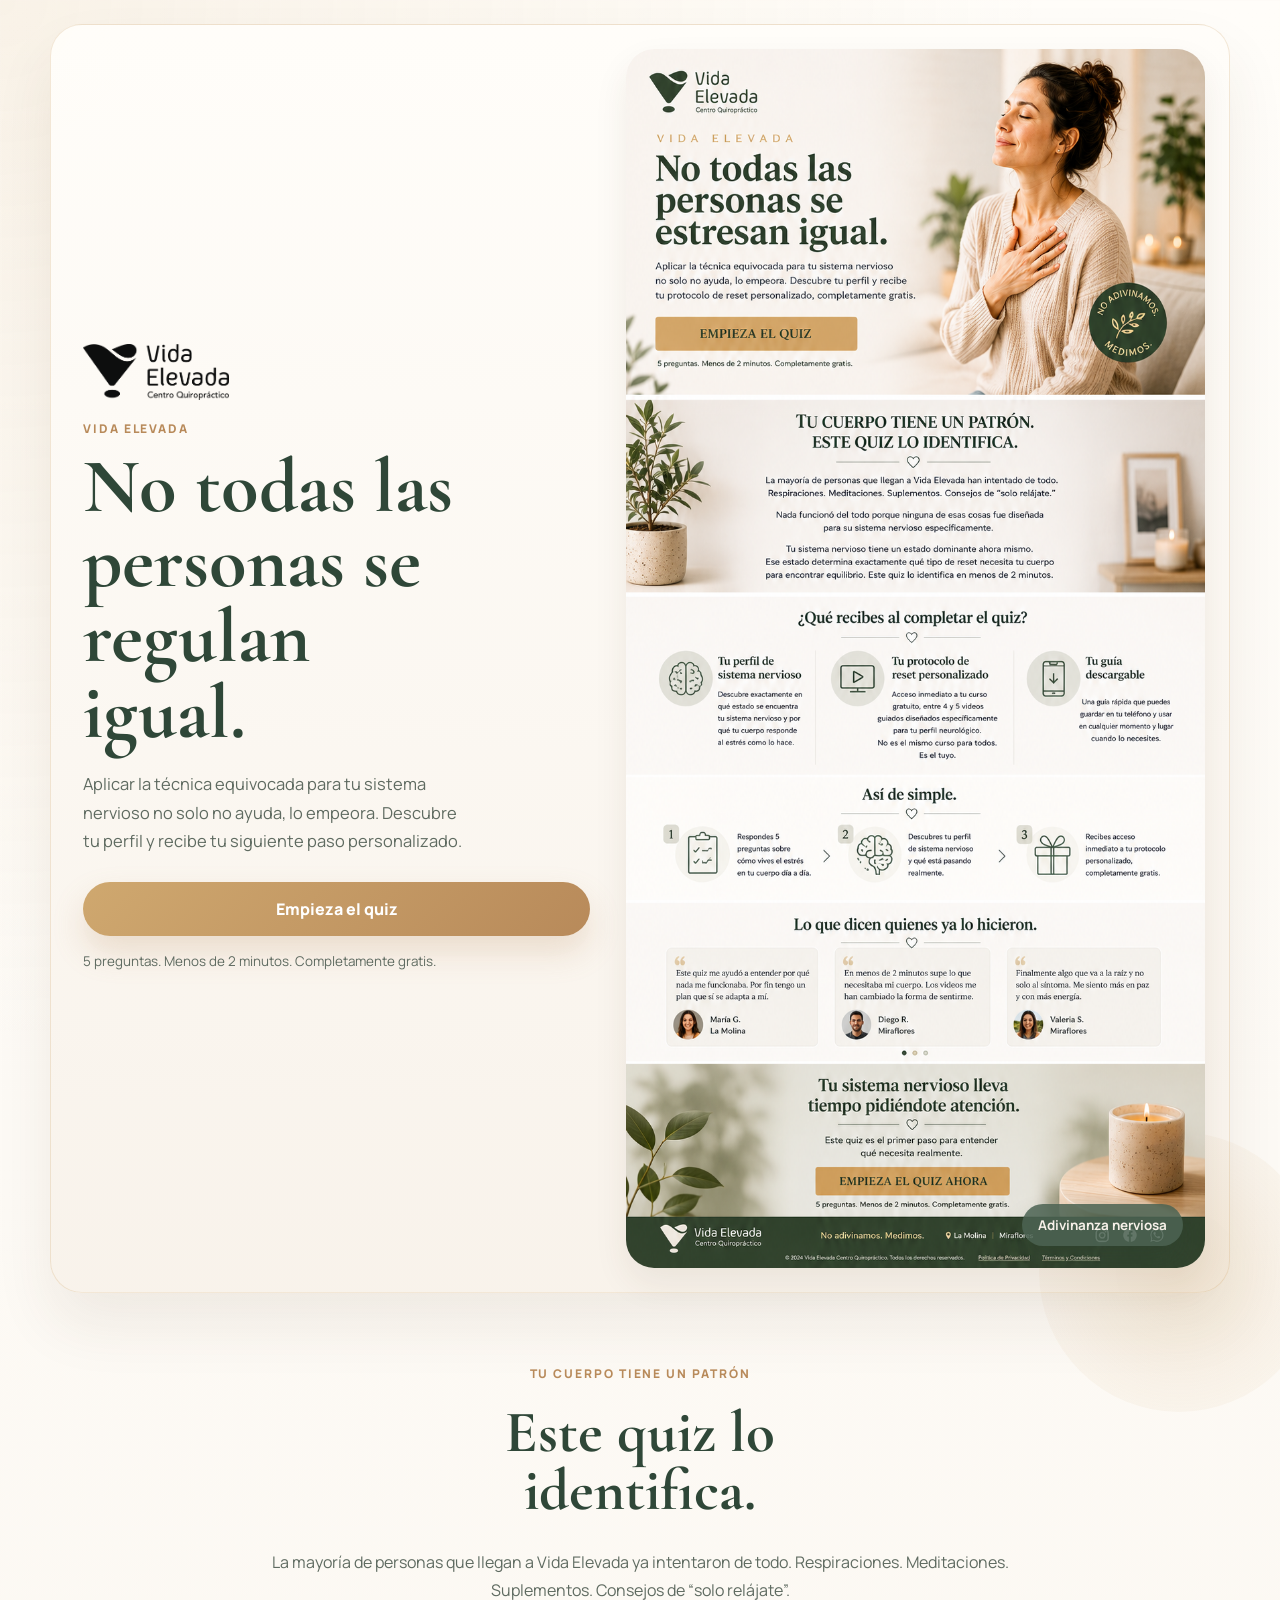
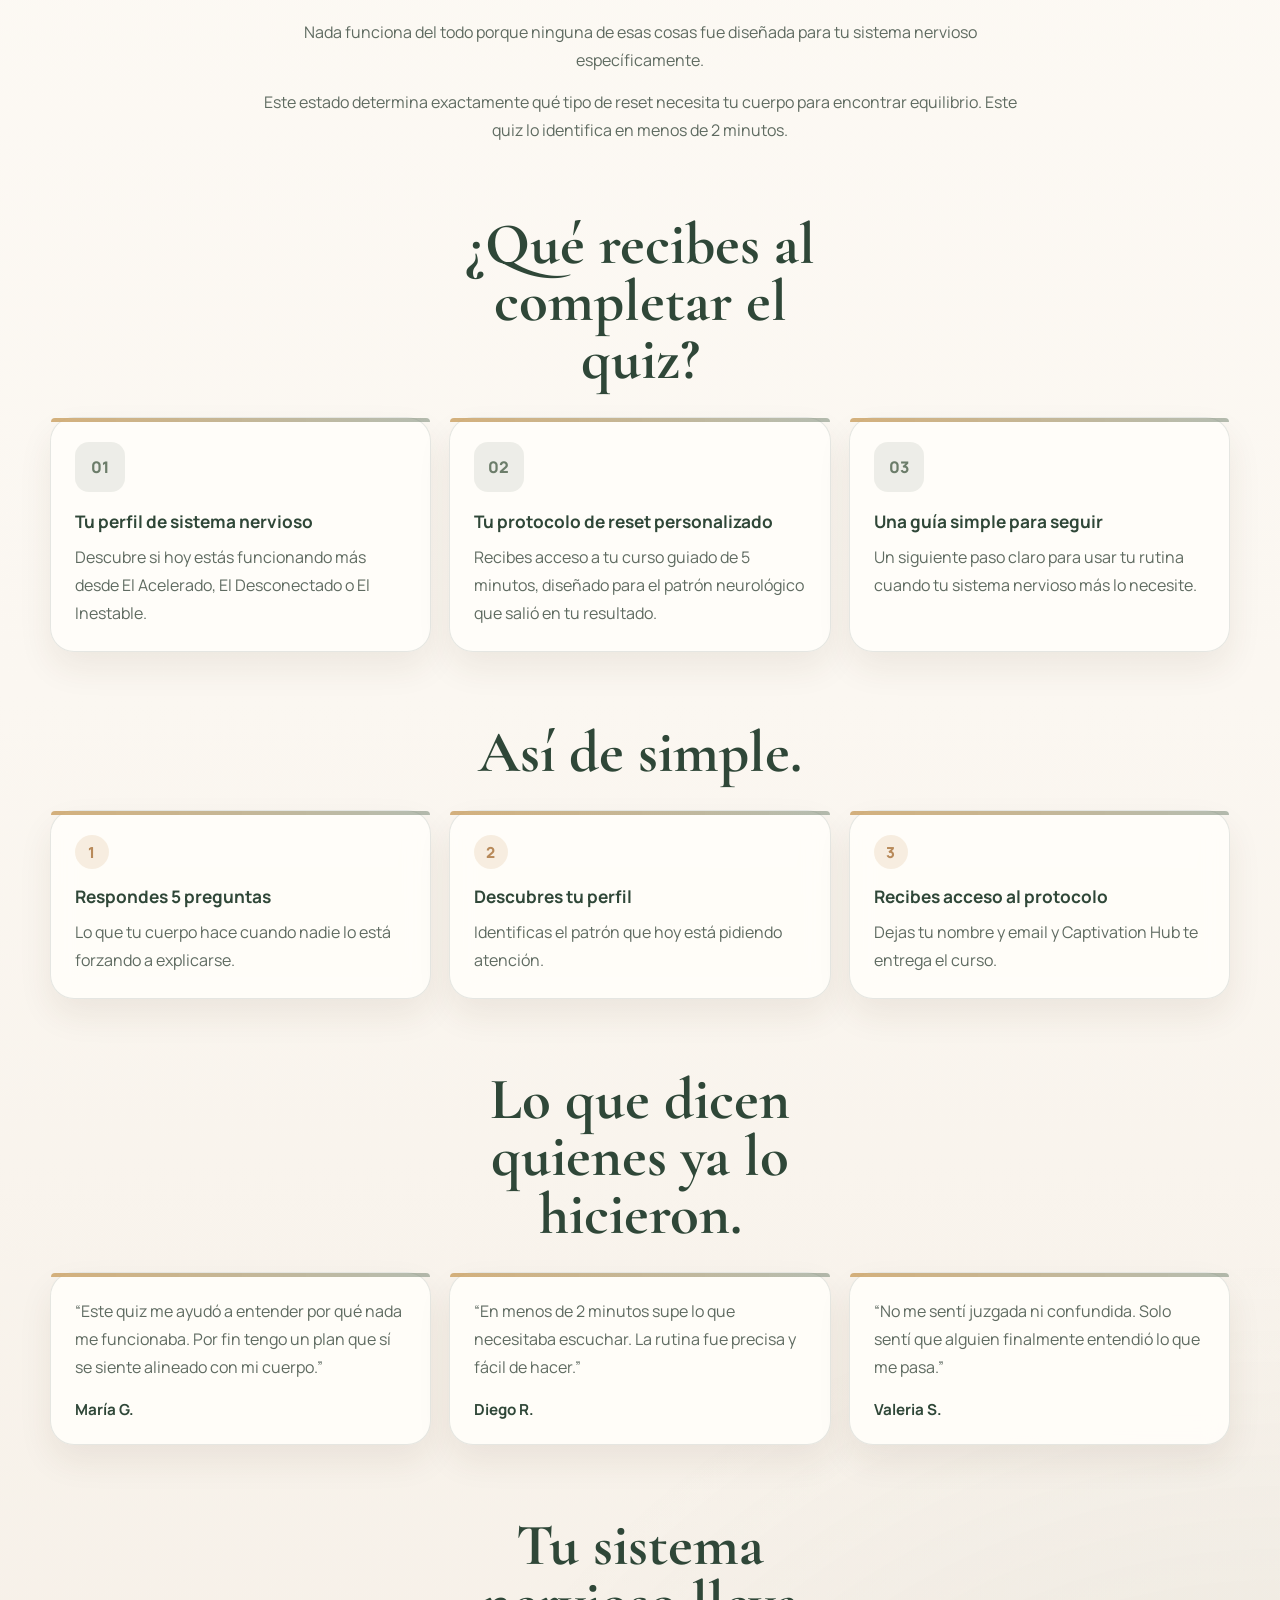
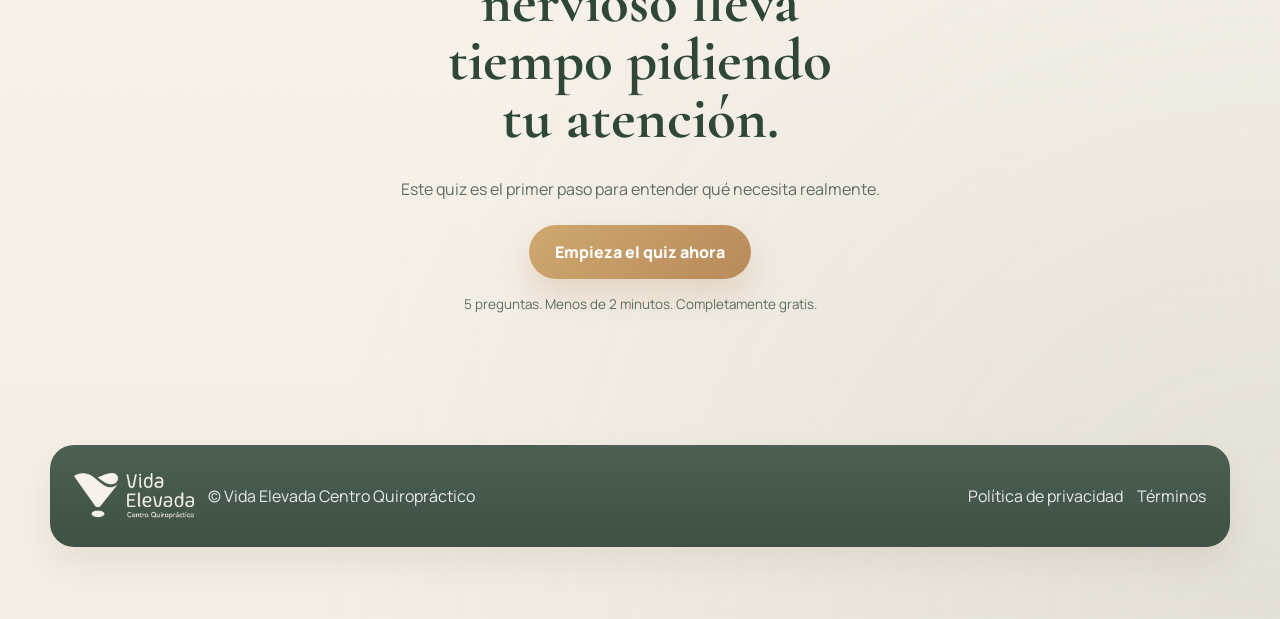
==== commit fc720ef3: "Add files via upload" ====
--- a/index.html
+++ b/index.html
@@ -6,7 +6,7 @@
     <title>Vida Elevada | Quiz del sistema nervioso</title>
     <meta
       name="description"
-      content="Haz el quiz de 2 minutos y descubre en qué estado está tu sistema nervioso hoy, y qué necesita para recuperar el equilibrio."
+      content="Haz este quiz de 5 preguntas y descubre el patrón que hoy está dominando tu sistema nervioso."
     />
     <link rel="preconnect" href="https://fonts.googleapis.com" />
     <link rel="preconnect" href="https://fonts.gstatic.com" crossorigin />
@@ -27,65 +27,194 @@
   </head>
   <body>
     <div class="page-shell">
-      <header class="hero hero-minimal">
-        <nav class="hero-nav">
-          <div class="brand-lockup">
+      <header class="hero hero-reference">
+        <div class="hero-copy reveal">
+          <img
+            class="brand-logo brand-logo-dark"
+            src="assets/logo-black-complete.png"
+            alt="Vida Elevada Centro Quiropráctico"
+          />
+          <p class="eyebrow">Vida Elevada</p>
+          <h1>No todas las personas se regulan igual.</h1>
+          <p class="hero-text hero-text-dark">
+            Aplicar la técnica equivocada para tu sistema nervioso no solo no
+            ayuda, lo empeora. Descubre tu perfil y recibe tu siguiente paso
+            personalizado.
+          </p>
+          <a class="button button-gold hero-jump" href="#quiz-panel" id="open-quiz-hero">
+            Empieza el quiz
+          </a>
+          <p class="hero-meta">5 preguntas. Menos de 2 minutos. Completamente gratis.</p>
+        </div>
+
+        <div class="hero-media reveal">
+          <div class="hero-image-frame">
             <img
-              class="brand-logo"
-              src="assets/logo-white-complete.png"
-              alt="Vida Elevada Centro Quiropráctico"
+              class="hero-image"
+              src="assets/reference-hero.png"
+              alt="Mujer con la mano en el pecho en un espacio calmante y luminoso"
             />
-          </div>
-        </nav>
-
-        <section class="hero-copy reveal">
-          <p class="eyebrow">Vida Elevada | La Neuropráctica™</p>
-          <h1>Tu cuerpo está tratando de decirte algo. Ya es hora de escucharlo.</h1>
-          <p class="hero-text">
-            Haz el quiz de 2 minutos y descubre exactamente en qué estado está tu
-            sistema nervioso hoy, y qué necesita para recuperar el equilibrio.
+            <div class="hero-badge">Adivinanza nerviosa</div>
+          </div>
+        </div>
+      </header>
+
+      <main>
+        <section class="section intro-section reveal">
+          <div class="section-heading section-heading-centered">
+            <p class="eyebrow">Tu cuerpo tiene un patrón</p>
+            <h2>Este quiz lo identifica.</h2>
+          </div>
+          <div class="intro-copy">
+            <p>
+              La mayoría de personas que llegan a Vida Elevada ya intentaron de
+              todo. Respiraciones. Meditaciones. Suplementos. Consejos de
+              “solo relájate”.
+            </p>
+            <p>
+              Nada funciona del todo porque ninguna de esas cosas fue diseñada
+              para tu sistema nervioso específicamente.
+            </p>
+            <p>
+              Este estado determina exactamente qué tipo de reset necesita tu
+              cuerpo para encontrar equilibrio. Este quiz lo identifica en menos
+              de 2 minutos.
+            </p>
+          </div>
+        </section>
+
+        <section class="section reveal">
+          <div class="section-heading section-heading-centered">
+            <h2>¿Qué recibes al completar el quiz?</h2>
+          </div>
+          <div class="benefit-grid">
+            <article class="benefit-card">
+              <div class="benefit-icon">01</div>
+              <h3>Tu perfil de sistema nervioso</h3>
+              <p>
+                Descubre si hoy estás funcionando más desde El Acelerado, El
+                Desconectado o El Inestable.
+              </p>
+            </article>
+            <article class="benefit-card">
+              <div class="benefit-icon">02</div>
+              <h3>Tu protocolo de reset personalizado</h3>
+              <p>
+                Recibes acceso a tu curso guiado de 5 minutos, diseñado para el
+                patrón neurológico que salió en tu resultado.
+              </p>
+            </article>
+            <article class="benefit-card">
+              <div class="benefit-icon">03</div>
+              <h3>Una guía simple para seguir</h3>
+              <p>
+                Un siguiente paso claro para usar tu rutina cuando tu sistema
+                nervioso más lo necesite.
+              </p>
+            </article>
+          </div>
+        </section>
+
+        <section class="section reveal">
+          <div class="section-heading section-heading-centered">
+            <h2>Así de simple.</h2>
+          </div>
+          <div class="steps-grid">
+            <article class="step-card">
+              <span>1</span>
+              <h3>Respondes 5 preguntas</h3>
+              <p>Lo que tu cuerpo hace cuando nadie lo está forzando a explicarse.</p>
+            </article>
+            <article class="step-card">
+              <span>2</span>
+              <h3>Descubres tu perfil</h3>
+              <p>Identificas el patrón que hoy está pidiendo atención.</p>
+            </article>
+            <article class="step-card">
+              <span>3</span>
+              <h3>Recibes acceso al protocolo</h3>
+              <p>Dejas tu nombre y email y Captivation Hub te entrega el curso.</p>
+            </article>
+          </div>
+        </section>
+
+        <section class="section reveal">
+          <div class="section-heading section-heading-centered">
+            <h2>Lo que dicen quienes ya lo hicieron.</h2>
+          </div>
+          <div class="testimonial-grid">
+            <article class="testimonial-card">
+              <p>
+                “Este quiz me ayudó a entender por qué nada me funcionaba. Por
+                fin tengo un plan que sí se siente alineado con mi cuerpo.”
+              </p>
+              <strong>María G.</strong>
+            </article>
+            <article class="testimonial-card">
+              <p>
+                “En menos de 2 minutos supe lo que necesitaba escuchar. La rutina
+                fue precisa y fácil de hacer.”
+              </p>
+              <strong>Diego R.</strong>
+            </article>
+            <article class="testimonial-card">
+              <p>
+                “No me sentí juzgada ni confundida. Solo sentí que alguien
+                finalmente entendió lo que me pasa.”
+              </p>
+              <strong>Valeria S.</strong>
+            </article>
+          </div>
+        </section>
+
+        <section class="section cta-band reveal">
+          <div class="section-heading section-heading-centered">
+            <h2>Tu sistema nervioso lleva tiempo pidiendo tu atención.</h2>
+          </div>
+          <p class="cta-band-copy">
+            Este quiz es el primer paso para entender qué necesita realmente.
           </p>
-          <p class="brand-mantra">
-            No es estrés. No es que seas dramático. Tu sistema nervioso lleva
-            tiempo mandándote señales que nadie te ha sabido explicar. Esto cambia hoy.
-          </p>
-
-          <a class="button button-primary hero-jump" href="#quiz-experience" id="open-quiz-hero">
-            Descubrir mi estado (gratis)
-          </a>
-          <p class="hero-credibility">
-            Diseñado por Vida Elevada Quiropráctica con enfoque neurológico
-          </p>
-        </section>
-      </header>
-
-      <main>
-        <section class="section reveal">
-          <div class="quiz-embed reveal" id="quiz-experience" hidden>
-            <div class="quiz-embed-header">
-              <div>
-                <p class="card-label">Quiz del sistema nervioso</p>
-                <p class="quiz-counter" id="quiz-counter">Pregunta 1 de 8</p>
+          <button class="button button-gold" type="button" id="open-quiz-inline">
+            Empieza el quiz ahora
+          </button>
+          <p class="hero-meta">5 preguntas. Menos de 2 minutos. Completamente gratis.</p>
+        </section>
+
+        <section class="section reveal" id="quiz-panel">
+          <div class="quiz-shell" id="quiz-experience" hidden>
+            <div class="quiz-frame">
+              <div class="quiz-embed-header">
+                <div>
+                  <p class="card-label">Quiz del sistema nervioso</p>
+                  <p class="quiz-counter" id="quiz-counter">Pregunta 1 de 5</p>
+                </div>
+                <div class="quiz-progress" id="quiz-progress" aria-hidden="true"></div>
               </div>
-              <div class="quiz-progress" id="quiz-progress" aria-hidden="true"></div>
-            </div>
-
-            <div class="quiz-stage">
-              <div class="quiz-stage-inner" id="quiz-stage-inner">
-                <h3 class="quiz-question" id="quiz-question"></h3>
-                <div class="quiz-options" id="quiz-options"></div>
+
+              <div class="quiz-stage">
+                <div class="quiz-stage-inner" id="quiz-stage-inner">
+                  <h3 class="quiz-question" id="quiz-question"></h3>
+                  <div class="quiz-options" id="quiz-options"></div>
+                </div>
+              </div>
+
+              <div class="quiz-nav">
+                <button class="button button-secondary" type="button" id="quiz-back">Atrás</button>
               </div>
             </div>
-
-            <div class="quiz-nav">
-              <button class="button button-secondary" type="button" id="quiz-back">Atrás</button>
-            </div>
           </div>
         </section>
       </main>
 
       <footer class="site-footer">
-        <p>© Vida Elevada Quiropráctica</p>
+        <div class="footer-brand">
+          <img
+            class="brand-logo brand-logo-footer"
+            src="assets/logo-white-complete.png"
+            alt="Vida Elevada Centro Quiropráctico"
+          />
+          <p>© Vida Elevada Centro Quiropráctico</p>
+        </div>
         <div class="footer-links">
           <a href="#">Política de privacidad</a>
           <a href="#">Términos</a>
--- a/styles.css
+++ b/styles.css
@@ -1,22 +1,21 @@
 :root {
-  --bg: #fbfaf7;
-  --bg-soft: #f3ede5;
-  --surface: rgba(255, 255, 255, 0.92);
-  --surface-strong: #ffffff;
-  --text: #161616;
-  --muted: #4d5963;
-  --line: rgba(17, 24, 39, 0.1);
-  --accent-wood: #c8a97e;
-  --accent-wood-deep: #b88a5a;
-  --accent-green: #2f6b4f;
-  --accent-green-soft: #3e7c5a;
-  --accent-charcoal: #0e0e0e;
-  --shadow-soft: 0 28px 74px rgba(14, 14, 14, 0.08);
-  --shadow-card: 0 18px 46px rgba(14, 14, 14, 0.07);
-  --radius-xl: 24px;
-  --radius-lg: 18px;
-  --radius-md: 14px;
-  --radius-sm: 12px;
+  --bg: #fbf7f1;
+  --bg-soft: #f3eadf;
+  --surface: #fffdf9;
+  --surface-alt: #f8f2ea;
+  --text: #2f4738;
+  --text-soft: #5f6b61;
+  --gold: #cfa86f;
+  --gold-deep: #b88a5a;
+  --green: #6c7d6a;
+  --blue: #465e6d;
+  --line: rgba(47, 71, 56, 0.12);
+  --shadow-lg: 0 32px 60px rgba(78, 57, 29, 0.08);
+  --shadow-md: 0 16px 34px rgba(78, 57, 29, 0.08);
+  --radius-xl: 32px;
+  --radius-lg: 24px;
+  --radius-md: 18px;
+  --radius-sm: 14px;
 }
 
 * {
@@ -32,9 +31,9 @@
   font-family: "Manrope", sans-serif;
   color: var(--text);
   background:
-    radial-gradient(circle at top left, rgba(200, 169, 126, 0.12), transparent 24%),
-    radial-gradient(circle at right top, rgba(47, 107, 79, 0.08), transparent 22%),
-    linear-gradient(180deg, #ffffff 0%, #fbfaf7 40%, #f3ede5 100%);
+    radial-gradient(circle at top left, rgba(207, 168, 111, 0.13), transparent 26%),
+    radial-gradient(circle at bottom right, rgba(108, 125, 106, 0.12), transparent 24%),
+    linear-gradient(180deg, #fffdf9 0%, #fbf7f1 60%, #f4ede4 100%);
 }
 
 body::before {
@@ -42,36 +41,19 @@
   position: fixed;
   inset: 0;
   pointer-events: none;
-  background-image:
-    linear-gradient(rgba(255, 255, 255, 0.18) 1px, transparent 1px),
-    linear-gradient(90deg, rgba(255, 255, 255, 0.18) 1px, transparent 1px);
+  background:
+    linear-gradient(rgba(255, 255, 255, 0.25) 1px, transparent 1px),
+    linear-gradient(90deg, rgba(255, 255, 255, 0.25) 1px, transparent 1px);
   background-size: 56px 56px;
-  mask-image: linear-gradient(180deg, rgba(0, 0, 0, 0.45), transparent 85%);
+  mask-image: linear-gradient(180deg, rgba(0, 0, 0, 0.28), transparent 80%);
 }
 
 .page-shell {
+  position: relative;
+  z-index: 1;
   width: min(1180px, calc(100% - 28px));
   margin: 0 auto;
-  padding: 24px 0 96px;
-}
-
-.top-banner {
-  position: sticky;
-  top: 0;
-  z-index: 30;
-  padding: 12px 16px;
-  text-align: center;
-  background: rgba(255, 255, 255, 0.94);
-  border-bottom: 1px solid rgba(200, 169, 126, 0.28);
-  backdrop-filter: blur(16px);
-}
-
-.top-banner p {
-  margin: 0;
-  font-size: 0.92rem;
-  font-weight: 800;
-  color: var(--accent-charcoal);
-  letter-spacing: 0.01em;
+  padding: 24px 0 72px;
 }
 
 .hero,
@@ -79,63 +61,41 @@
   position: relative;
 }
 
-.hero {
-  display: grid;
-  grid-template-columns: 1.02fr 0.98fr;
+.hero-reference,
+.hero-results {
+  display: grid;
+  grid-template-columns: minmax(0, 0.95fr) minmax(0, 1.05fr);
   gap: 28px;
-  padding: 32px;
-  border-radius: 32px;
-  border: 1px solid var(--line);
-  background: linear-gradient(180deg, rgba(207, 168, 111, 0.96), rgba(198, 158, 96, 0.94));
-  box-shadow: var(--shadow-soft);
-  overflow: hidden;
-}
-
-.hero-minimal {
-  grid-template-columns: 1fr;
-  min-height: calc(100vh - 48px);
-  align-items: start;
-}
-
-.hero::after {
+  padding: 24px;
+  border-radius: var(--radius-xl);
+  border: 1px solid rgba(207, 168, 111, 0.25);
+  background: linear-gradient(180deg, rgba(255, 253, 249, 0.96), rgba(248, 242, 234, 0.96));
+  box-shadow: var(--shadow-lg);
+}
+
+.hero-reference::after,
+.hero-results::after {
   content: "";
   position: absolute;
-  inset: auto -100px -160px auto;
-  width: 340px;
-  height: 340px;
+  right: -90px;
+  bottom: -120px;
+  width: 280px;
+  height: 280px;
   border-radius: 50%;
-  background: radial-gradient(circle, rgba(200, 169, 126, 0.28), rgba(200, 169, 126, 0));
+  background: radial-gradient(circle, rgba(207, 168, 111, 0.22), rgba(207, 168, 111, 0));
 }
 
 .hero-copy,
-.hero-visual,
-.section-heading,
+.hero-media,
 .section,
 .site-footer {
   z-index: 1;
 }
 
-.hero-nav {
-  display: flex;
-  justify-content: space-between;
-  align-items: center;
-  grid-column: 1 / -1;
-  margin-bottom: 12px;
-  color: #ffffff;
-}
-
-.hero-minimal .hero-nav {
-  margin-bottom: 40px;
-}
-
-.brand-lockup {
-  display: flex;
-  align-items: center;
-}
-
-.hero-nav-links span {
-  font-size: 0.83rem;
-  opacity: 0.92;
+.hero-copy {
+  display: grid;
+  align-content: center;
+  padding: 16px 8px 16px 8px;
 }
 
 .brand-logo {
@@ -145,138 +105,119 @@
   height: auto;
 }
 
-.hero-nav-links {
-  display: flex;
-  gap: 24px;
+.brand-logo-dark {
+  width: 146px;
+  margin-bottom: 20px;
+}
+
+.brand-logo-footer {
+  width: 120px;
 }
 
 .eyebrow,
 .card-label,
 .step-card span {
+  margin: 0 0 12px;
   text-transform: uppercase;
-  letter-spacing: 0.08em;
-}
-
-.eyebrow,
-.card-label {
-  margin: 0 0 12px;
-  color: var(--accent-wood-deep);
-  font-size: 0.77rem;
+  letter-spacing: 0.16em;
+  font-size: 0.75rem;
   font-weight: 800;
+  color: var(--gold-deep);
 }
 
 .hero-copy h1,
 .section-heading h2,
-.bundle-card h2,
 .cta-copy h2,
-.confirmation-copy h1 {
+.benefit-card h3,
+.step-card h3,
+.testimonial-card strong {
   margin: 0;
+}
+
+.hero-copy h1,
+.section-heading h2,
+.cta-copy h2 {
   font-family: "Cormorant Garamond", serif;
   line-height: 0.98;
 }
 
-.hero-copy h1,
-.confirmation-copy h1 {
-  font-size: clamp(3rem, 6vw, 5.7rem);
-  max-width: 11ch;
-  color: #ffffff;
+.hero-copy h1 {
+  max-width: 10ch;
+  font-size: clamp(3rem, 6vw, 5.4rem);
+  color: var(--text);
 }
 
 .hero-text,
-.cta-copy p,
-.problem-panel p,
-.problem-panel strong,
-.authority-note,
-.footer-links a,
+.hero-meta,
+.intro-copy p,
+.benefit-card p,
+.step-card p,
+.testimonial-card p,
+.cta-band-copy,
 .privacy-note,
-.trust-line,
 .form-status,
-.support-card p,
-.resource-intent,
-.quick-win,
-.soft-copy,
-.hero-note {
-  color: var(--muted);
-}
-
-.brand-mantra {
-  max-width: 44ch;
-  margin: 18px 0 0;
-  font-size: 0.98rem;
+.field-error,
+.result-story-card p,
+.result-highlight {
+  margin: 0;
   line-height: 1.75;
-  color: rgba(255, 255, 255, 0.92);
-  font-weight: 600;
-}
-
-.hero-credibility {
-  margin: 22px 0 0;
-  color: rgba(255, 255, 255, 0.8);
-  font-size: 0.92rem;
-  font-weight: 600;
+  color: var(--text-soft);
 }
 
 .hero-text {
-  max-width: 56ch;
-  margin: 22px 0 0;
-  line-height: 1.75;
-  font-size: 1.05rem;
-  color: rgba(255, 255, 255, 0.92);
-}
-
-.hero-minimal .hero-copy {
-  max-width: 760px;
-  padding: 2vh 0 6vh;
-}
-
-.hero-minimal .hero-copy h1 {
-  max-width: 10ch;
-}
-
-.hero-minimal .hero-text {
   max-width: 38ch;
-}
-
-.hero-minimal .brand-mantra {
-  max-width: 40ch;
-}
-
-.micro-benefits,
-.footer-links,
-.chip-row,
-.badge-grid,
-.delivery-chip-row,
-.segmented-control {
-  display: flex;
-  flex-wrap: wrap;
-}
-
-.micro-benefits {
-  gap: 12px;
-  padding: 0;
-  margin: 24px 0 0;
-  list-style: none;
-}
-
-.micro-benefits li,
-.delivery-chip,
-.chip {
-  display: inline-flex;
+  margin-top: 20px;
+  font-size: 1.03rem;
+}
+
+.hero-text-dark {
+  color: var(--text-soft);
+}
+
+.hero-meta {
+  margin-top: 14px;
+  font-size: 0.84rem;
+  color: var(--text-soft);
+}
+
+.result-meta {
+  margin-top: 8px;
+}
+
+.hero-media {
+  display: grid;
   align-items: center;
-  gap: 8px;
-  padding: 10px 14px;
+}
+
+.hero-image-frame,
+.result-image-frame {
+  position: relative;
+  overflow: hidden;
+  min-height: 520px;
+  border-radius: 28px;
+  background: linear-gradient(180deg, rgba(255, 255, 255, 0.74), rgba(243, 234, 223, 0.84));
+  box-shadow: var(--shadow-md);
+}
+
+.hero-image {
+  display: block;
+  width: 100%;
+  height: 100%;
+  object-fit: cover;
+}
+
+.hero-badge,
+.result-state-pill {
+  position: absolute;
+  right: 22px;
+  bottom: 22px;
+  padding: 12px 16px;
   border-radius: 999px;
-  background: rgba(255, 255, 255, 0.82);
-  border: 1px solid rgba(200, 169, 126, 0.16);
-  box-shadow: 0 10px 24px rgba(14, 14, 14, 0.04);
-  font-size: 0.92rem;
-}
-
-.micro-benefits li::before {
-  content: "";
-  width: 8px;
-  height: 8px;
-  border-radius: 50%;
-  background: var(--accent-wood-deep);
+  background: rgba(76, 99, 83, 0.86);
+  color: #f6f0e8;
+  font-size: 0.84rem;
+  font-weight: 700;
+  box-shadow: 0 14px 26px rgba(47, 71, 56, 0.2);
 }
 
 .button {
@@ -284,9 +225,9 @@
   justify-content: center;
   align-items: center;
   min-height: 54px;
-  padding: 0 24px;
+  padding: 0 26px;
+  border: 0;
   border-radius: 999px;
-  border: 0;
   font: inherit;
   font-weight: 800;
   text-decoration: none;
@@ -301,549 +242,901 @@
 .button:focus-visible,
 input:focus-visible,
 button:focus-visible,
-a:focus-visible,
-select:focus-visible {
-  outline: 3px solid rgba(62, 124, 90, 0.22);
+a:focus-visible {
+  outline: 3px solid rgba(108, 125, 106, 0.24);
   outline-offset: 2px;
 }
 
-.button-primary {
+.button-gold {
   color: #ffffff;
-  background: linear-gradient(135deg, var(--accent-charcoal) 0%, #232323 100%);
-  box-shadow: 0 14px 30px rgba(14, 14, 14, 0.2);
+  background: linear-gradient(135deg, var(--gold) 0%, var(--gold-deep) 100%);
+  box-shadow: 0 16px 32px rgba(184, 138, 90, 0.24);
 }
 
 .button-secondary {
-  color: var(--accent-charcoal);
-  background: rgba(255, 255, 255, 0.78);
-  border: 1px solid rgba(200, 169, 126, 0.24);
+  color: var(--text);
+  background: rgba(255, 255, 255, 0.85);
+  border: 1px solid rgba(207, 168, 111, 0.28);
 }
 
 .button-full {
   width: 100%;
 }
 
-.hero-jump,
-.mid-cta {
-  margin-top: 22px;
-}
-
-.form-card,
-.bundle-card,
+.hero-jump {
+  margin-top: 26px;
+}
+
+.section {
+  padding-top: 72px;
+}
+
+.section-heading {
+  display: grid;
+  gap: 10px;
+  margin-bottom: 28px;
+}
+
+.section-heading h2,
+.cta-copy h2 {
+  font-size: clamp(2.3rem, 4.6vw, 4rem);
+  color: var(--text);
+}
+
+.section-heading-centered {
+  text-align: center;
+  justify-items: center;
+}
+
+.section-heading-centered h2 {
+  max-width: 14ch;
+}
+
+.intro-copy {
+  display: grid;
+  gap: 14px;
+  max-width: 760px;
+  margin: 0 auto;
+  text-align: center;
+}
+
+.benefit-grid,
+.steps-grid,
+.testimonial-grid {
+  display: grid;
+  gap: 18px;
+  grid-template-columns: repeat(3, minmax(0, 1fr));
+}
+
 .benefit-card,
 .step-card,
-.who-card,
-.badge-card,
-.application-form,
-.resource-card,
-.support-card,
-.problem-panel,
-.confirmation-panel,
-.quick-win-card {
+.testimonial-card,
+.result-story-card,
+.quiz-frame,
+.cta-final-panel {
+  position: relative;
   border-radius: var(--radius-lg);
   border: 1px solid var(--line);
-  background: var(--surface);
-  box-shadow: var(--shadow-card);
-}
-
-.form-card {
-  margin-top: 28px;
+  background: rgba(255, 253, 249, 0.94);
+  box-shadow: var(--shadow-md);
+  backdrop-filter: blur(12px);
+}
+
+.benefit-card,
+.step-card,
+.testimonial-card {
   padding: 24px;
-  position: relative;
-}
-
-.quiz-card-shell {
-  max-width: 860px;
-}
-
-.quiz-launch-card {
-  display: grid;
-  grid-template-columns: 1fr auto;
-  gap: 16px;
-  align-items: center;
-}
-
-.quiz-launch-card h3 {
-  margin: 0 0 8px;
-  font-size: 1.2rem;
-}
-
-.quiz-launch-card p {
+}
+
+.benefit-card::before,
+.step-card::before,
+.testimonial-card::before,
+.result-story-card::before,
+.quiz-frame::before,
+.cta-final-panel::before {
+  content: "";
+  position: absolute;
+  top: 0;
+  left: 0;
+  width: 100%;
+  height: 4px;
+  border-radius: 24px 24px 0 0;
+  background: linear-gradient(90deg, rgba(207, 168, 111, 0.9), rgba(108, 125, 106, 0.5));
+}
+
+.benefit-icon {
+  display: inline-grid;
+  place-items: center;
+  width: 50px;
+  height: 50px;
+  margin-bottom: 18px;
+  border-radius: 14px;
+  background: rgba(108, 125, 106, 0.12);
+  color: var(--green);
+  font-weight: 800;
+}
+
+.benefit-card h3,
+.step-card h3 {
+  margin-bottom: 10px;
+  color: var(--text);
+  font-size: 1.08rem;
+}
+
+.step-card span {
+  display: inline-grid;
+  place-items: center;
+  width: 34px;
+  height: 34px;
+  margin-bottom: 16px;
+  border-radius: 999px;
+  background: rgba(207, 168, 111, 0.18);
+  color: var(--gold-deep);
+  letter-spacing: 0;
+  font-size: 0.95rem;
+}
+
+.testimonial-card strong {
+  display: block;
+  margin-top: 18px;
+  color: var(--text);
+  font-size: 0.95rem;
+}
+
+.cta-band {
+  text-align: center;
+}
+
+.cta-band-copy {
+  max-width: 560px;
+  margin: 0 auto 22px;
+}
+
+.quiz-shell {
+  max-width: 920px;
+  margin: 0 auto;
+}
+
+.quiz-frame {
+  padding: 28px;
+  background: linear-gradient(180deg, rgba(255, 253, 249, 0.98), rgba(248, 242, 234, 0.98));
+}
+
+.quiz-embed-header {
+  display: grid;
+  gap: 12px;
+}
+
+.quiz-counter {
   margin: 0;
-  line-height: 1.7;
-  color: var(--muted);
-}
-
-.quiz-embed {
-  margin-top: 22px;
-  padding: 24px;
-  border-radius: var(--radius-lg);
-  border: 1px solid var(--line);
-  background: linear-gradient(180deg, rgba(255, 255, 255, 0.97), rgba(247, 242, 235, 0.96));
-  box-shadow: var(--shadow-card);
-}
-
-.quiz-embed-header {
-  display: grid;
-  gap: 12px;
+  color: var(--gold-deep);
+  font-size: 0.9rem;
+  font-weight: 700;
+}
+
+.quiz-progress {
+  display: grid;
+  grid-template-columns: repeat(5, 1fr);
+  gap: 8px;
+}
+
+.quiz-progress-step {
+  height: 10px;
+  border-radius: 999px;
+  background: rgba(108, 125, 106, 0.18);
+}
+
+.quiz-progress-step.is-active,
+.quiz-progress-step.is-complete {
+  background: var(--green);
 }
 
 .quiz-stage {
+  margin-top: 18px;
   overflow: hidden;
-  margin-top: 10px;
 }
 
 .quiz-stage-inner {
-  transition: transform 240ms ease, opacity 240ms ease;
+  transition: transform 220ms ease, opacity 220ms ease;
 }
 
 .quiz-stage-inner.is-sliding {
   transform: translateX(-18px);
-  opacity: 0.15;
-}
-
-.form-card::before,
-.resource-card::before,
-.bundle-card::before,
-.benefit-card::before,
-.who-card::before,
-.badge-card::before,
-.quick-win-card::before,
-.support-card::before,
-.step-card::before,
-.problem-panel::before {
-  content: "";
-  position: absolute;
-  inset: 0 auto auto 0;
+  opacity: 0.14;
+}
+
+.quiz-question {
+  margin: 0 0 20px;
+  font-family: "Cormorant Garamond", serif;
+  font-size: clamp(2rem, 3.5vw, 3.1rem);
+  line-height: 1.05;
+  color: var(--text);
+}
+
+.quiz-options {
+  display: grid;
+  gap: 14px;
+}
+
+.quiz-option {
+  display: grid;
+  grid-template-columns: auto 1fr;
+  gap: 14px;
+  align-items: start;
   width: 100%;
-  height: 4px;
-  border-radius: 18px 18px 0 0;
-  background: linear-gradient(90deg, rgba(200, 169, 126, 0.55), rgba(47, 107, 79, 0.28));
-}
-
-.optin-form,
-.application-form,
-.resource-grid,
-.support-band,
-.thank-you-layout,
-.cta-final-panel {
-  display: grid;
-  gap: 16px;
-}
-
-label {
-  display: grid;
-  gap: 8px;
-  font-size: 0.95rem;
+  padding: 18px;
+  border-radius: 18px;
+  border: 1px solid rgba(207, 168, 111, 0.26);
+  background: rgba(255, 255, 255, 0.92);
+  color: var(--text);
+  text-align: left;
+  cursor: pointer;
+  transition: transform 160ms ease, box-shadow 160ms ease, border-color 160ms ease;
+}
+
+.quiz-option:hover {
+  transform: translateY(-1px);
+  border-color: rgba(108, 125, 106, 0.32);
+  box-shadow: 0 14px 24px rgba(78, 57, 29, 0.06);
+}
+
+.quiz-option-letter {
+  display: inline-grid;
+  place-items: center;
+  width: 38px;
+  height: 38px;
+  border-radius: 999px;
+  background: rgba(207, 168, 111, 0.18);
+  color: var(--gold-deep);
+  font-weight: 800;
+}
+
+.quiz-option-text {
+  font-size: 0.98rem;
+  line-height: 1.7;
+}
+
+.quiz-nav {
+  display: flex;
+  justify-content: flex-start;
+  margin-top: 18px;
+}
+
+.result-highlight {
+  max-width: 38ch;
+  margin-top: 18px;
+  font-size: 1rem;
+  color: var(--blue);
   font-weight: 700;
 }
 
-input,
-select {
-  width: 100%;
-  border: 1px solid rgba(70, 94, 109, 0.18);
-  border-radius: var(--radius-sm);
-  padding: 14px 16px;
-  font: inherit;
-  color: var(--text);
-  background: rgba(255, 255, 255, 0.96);
-}
-
-.checkbox-row {
-  grid-template-columns: auto 1fr;
-  align-items: start;
-}
-
-.checkbox-row input {
-  width: 18px;
-  height: 18px;
-  margin-top: 2px;
-}
-
-.field-error {
-  min-height: 16px;
-  margin: -2px 0 0;
-  color: #9f2f2f;
-  font-size: 0.84rem;
-}
-
-.result-label {
+.result-page {
+  padding-top: 8px;
+}
+
+.result-hero-card {
+  padding: 26px;
+  border-radius: var(--radius-xl);
+  border: 1px solid rgba(207, 168, 111, 0.25);
+  background: linear-gradient(180deg, rgba(255, 253, 249, 0.98), rgba(248, 242, 234, 0.98));
+  box-shadow: var(--shadow-lg);
+}
+
+.result-topbar {
+  display: flex;
+  justify-content: space-between;
+  align-items: flex-start;
+  gap: 18px;
+  padding-bottom: 20px;
+  border-bottom: 1px solid rgba(47, 71, 56, 0.08);
+}
+
+.result-topbar-note {
+  margin: 0;
+  color: var(--text-soft);
+  font-weight: 700;
+}
+
+.result-hero-grid {
+  display: grid;
+  grid-template-columns: minmax(0, 0.94fr) minmax(0, 1.06fr);
+  gap: 28px;
+  padding-top: 26px;
+}
+
+.result-copy-column {
+  display: grid;
+  align-content: start;
+}
+
+.result-copy-column h1 {
+  max-width: 10ch;
+  color: var(--text);
+}
+
+.result-state-banner {
+  display: inline-flex;
+  align-items: center;
+  gap: 12px;
+  width: fit-content;
+  margin-top: 18px;
+  padding: 14px 22px;
+  border-radius: 999px;
+  background: linear-gradient(135deg, #31563f 0%, #234835 100%);
+  color: #f5eee5;
+  box-shadow: 0 18px 30px rgba(49, 86, 63, 0.18);
+}
+
+.result-state-icon,
+.result-mode-icon {
+  display: inline-grid;
+  place-items: center;
+  width: 34px;
+  height: 34px;
+  border-radius: 999px;
+  background: rgba(255, 255, 255, 0.16);
+  color: #f3d090;
   font-weight: 800;
-  color: var(--accent-charcoal);
-}
-
-.result-panel-copy p {
+}
+
+.result-body-copy {
+  display: grid;
+  gap: 14px;
+  margin-top: 24px;
+}
+
+.result-body-copy p {
+  margin: 0;
   line-height: 1.75;
-}
-
-.field-error.is-hidden {
-  visibility: hidden;
-}
-
-.microcopy-stack {
-  display: grid;
-  gap: 6px;
-}
-
-.microcopy-stack p,
-.privacy-note,
-.trust-line,
-.form-status,
-.support-note {
-  margin: 0;
-  font-size: 0.88rem;
-}
-
-.trust-line {
-  margin-top: 8px;
-  color: var(--accent-charcoal);
-  font-weight: 600;
-}
-
-.hero-visual {
-  display: grid;
-  align-items: center;
-}
-
-.visual-scene {
-  position: relative;
-  padding: 30px;
-  border-radius: 28px;
-  border: 1px solid rgba(200, 169, 126, 0.26);
-  background:
-    linear-gradient(180deg, rgba(255, 255, 255, 0.95), rgba(247, 242, 235, 0.94)),
-    linear-gradient(135deg, rgba(200, 169, 126, 0.14), rgba(47, 107, 79, 0.05));
-  overflow: hidden;
-}
-
-.visual-scene::before {
-  content: "";
-  position: absolute;
-  inset: auto 0 0 0;
-  height: 110px;
-  background: linear-gradient(180deg, rgba(255, 255, 255, 0), rgba(200, 169, 126, 0.12));
-}
-
-.visual-scene::after {
-  content: "";
-  position: absolute;
-  inset: 18px;
-  border-radius: 22px;
-  border: 1px solid rgba(255, 255, 255, 0.45);
-  pointer-events: none;
-}
-
-.leaf {
-  position: absolute;
-  width: 120px;
-  height: 200px;
-  border-radius: 100px 100px 40px 40px;
-  background: linear-gradient(180deg, rgba(62, 124, 90, 0.2), rgba(47, 107, 79, 0.06));
-  filter: blur(1px);
-}
-
-.leaf-one {
-  top: -22px;
-  right: 22px;
-  transform: rotate(-18deg);
-}
-
-.leaf-two {
-  bottom: -40px;
-  left: -10px;
-  transform: rotate(18deg);
-}
-
-.bundle-card {
-  position: relative;
-  padding: 20px;
-  background: rgba(255, 255, 255, 0.92);
-}
-
-.bundle-card-large {
-  margin-bottom: 18px;
-}
-
-.bundle-card-large h2 {
-  font-size: clamp(2rem, 4vw, 3rem);
-  max-width: 11ch;
-}
-
-.bundle-card-large p:last-child {
-  margin-bottom: 0;
-  line-height: 1.7;
-}
-
-.bundle-grid {
-  display: grid;
-  gap: 14px;
-}
-
-.player-ui {
+  color: var(--text);
+}
+
+.result-divider {
   display: flex;
   align-items: center;
   gap: 12px;
-  margin-top: 8px;
-}
-
-.player-button {
-  width: 42px;
-  height: 42px;
-  border-radius: 50%;
-  background: linear-gradient(135deg, var(--accent-wood) 0%, var(--accent-wood-deep) 100%);
-  box-shadow: inset 0 0 0 6px rgba(255, 255, 255, 0.32);
-}
-
-.player-track {
+  margin: 24px 0 18px;
+}
+
+.result-divider span {
   flex: 1;
-  height: 7px;
+  height: 1px;
+  background: rgba(47, 71, 56, 0.18);
+}
+
+.result-divider em {
+  color: var(--gold-deep);
+  font-style: normal;
+  font-weight: 700;
+}
+
+.result-divider-centered {
+  margin-bottom: 24px;
+}
+
+.result-reassurance h2,
+.protocol-title-wrap h3,
+.protocol-form-copy h3 {
+  margin: 0;
+  font-family: "Cormorant Garamond", serif;
+  color: var(--text);
+}
+
+.result-reassurance h2 {
+  font-size: clamp(1.9rem, 3vw, 2.6rem);
+}
+
+.result-reassurance p {
+  margin: 10px 0 0;
+  max-width: 42ch;
+  line-height: 1.7;
+  color: var(--text-soft);
+}
+
+.result-visual-column {
+  display: grid;
+  align-items: start;
+}
+
+.result-portrait-frame {
+  position: relative;
+  overflow: hidden;
+  min-height: 700px;
+  border-radius: 140px 140px 120px 120px / 160px 160px 120px 120px;
+  background:
+    linear-gradient(180deg, rgba(255, 255, 255, 0.86), rgba(244, 236, 224, 0.94)),
+    radial-gradient(circle at top right, rgba(207, 168, 111, 0.22), transparent 28%);
+}
+
+.result-portrait-layer {
+  position: absolute;
+  inset: 0;
+  background-position: center;
+  background-size: cover;
+  background-repeat: no-repeat;
+}
+
+.result-portrait-secondary {
+  inset: 0 0 0 54%;
+  filter: saturate(0.75) brightness(0.82);
+}
+
+.result-mode-badge {
+  position: absolute;
+  right: 18px;
+  bottom: 24px;
+  display: grid;
+  gap: 8px;
+  justify-items: center;
+  width: 150px;
+  padding: 18px 18px 20px;
   border-radius: 999px;
-  background: linear-gradient(90deg, var(--accent-wood) 0%, rgba(70, 94, 109, 0.14) 62%);
-}
-
-.mini-checklist {
+  background: linear-gradient(180deg, #274835 0%, #1f3e2d 100%);
+  color: #f6efe5;
+  text-align: center;
+  box-shadow: 0 18px 28px rgba(31, 62, 45, 0.24);
+}
+
+.result-mode-badge strong {
+  font-size: 0.96rem;
+  line-height: 1.2;
+}
+
+.result-mode-badge[data-profile="acelerado"] .result-mode-icon,
+.result-state-banner[data-profile="acelerado"] .result-state-icon {
+  color: #ffd28b;
+}
+
+.result-symptoms {
+  padding-top: 26px;
+}
+
+.symptom-grid {
+  display: grid;
+  grid-template-columns: repeat(5, minmax(0, 1fr));
+  gap: 14px;
+}
+
+.symptom-card {
+  display: grid;
+  justify-items: center;
+  gap: 12px;
+  padding: 18px 14px;
+  border-radius: 18px;
+  border: 1px solid rgba(47, 71, 56, 0.08);
+  background: rgba(255, 255, 255, 0.68);
+  text-align: center;
+}
+
+.symptom-icon {
+  display: inline-grid;
+  place-items: center;
+  width: 52px;
+  height: 52px;
+  border-radius: 999px;
+  background: rgba(108, 125, 106, 0.12);
+  color: var(--green);
+  font-weight: 800;
+  font-size: 1.2rem;
+}
+
+.symptom-card p {
+  margin: 0;
+  font-size: 0.9rem;
+  line-height: 1.55;
+  color: var(--text-soft);
+}
+
+.protocol-card {
+  display: grid;
+  grid-template-columns: minmax(0, 0.94fr) minmax(0, 1.06fr);
+  gap: 18px;
+  margin-top: 26px;
+}
+
+.protocol-copy,
+.protocol-form,
+.result-bottom-bar {
+  position: relative;
+  border-radius: var(--radius-lg);
+  border: 1px solid rgba(47, 71, 56, 0.08);
+  background: rgba(255, 255, 255, 0.7);
+  box-shadow: var(--shadow-md);
+}
+
+.protocol-copy,
+.protocol-form {
+  padding: 24px;
+}
+
+.protocol-title-wrap {
+  display: grid;
+  grid-template-columns: auto 1fr;
+  gap: 16px;
+  align-items: start;
+}
+
+.protocol-gift {
+  display: inline-grid;
+  place-items: center;
+  width: 54px;
+  height: 54px;
+  border-radius: 18px;
+  background: rgba(108, 125, 106, 0.12);
+  color: var(--green);
+  font-weight: 800;
+  font-size: 1.2rem;
+}
+
+.protocol-title-wrap p {
+  margin: 8px 0 0;
+  color: var(--text-soft);
+  line-height: 1.65;
+}
+
+.protocol-list {
   display: grid;
   gap: 10px;
+  padding: 18px 0 0 0;
+  margin: 0;
+  list-style: none;
+}
+
+.protocol-list li {
+  display: flex;
+  align-items: center;
+  gap: 10px;
+  color: var(--text);
+}
+
+.protocol-list li::before {
+  content: "●";
+  color: var(--green);
+  font-size: 0.8rem;
+}
+
+.protocol-form {
+  display: grid;
+  gap: 12px;
+}
+
+.protocol-form-copy h3 {
+  font-size: clamp(1.6rem, 2.5vw, 2.2rem);
+}
+
+.protocol-form-copy {
+  margin-bottom: 6px;
+}
+
+.result-bottom-bar {
+  display: flex;
+  align-items: center;
+  gap: 12px;
+  margin-top: 18px;
+  padding: 18px 22px;
+  color: var(--text);
+}
+
+.result-bottom-bar span {
+  color: var(--text-soft);
+}
+
+.oto-page {
+  padding-top: 8px;
+}
+
+.oto-card {
+  padding: 26px;
+  border-radius: var(--radius-xl);
+  border: 1px solid rgba(207, 168, 111, 0.25);
+  background: linear-gradient(180deg, rgba(255, 253, 249, 0.98), rgba(248, 242, 234, 0.98));
+  box-shadow: var(--shadow-lg);
+}
+
+.oto-intro,
+.oto-offer-block,
+.comparison-card,
+.price-card,
+.oto-footer-note {
+  margin-top: 24px;
+}
+
+.oto-video-card,
+.comparison-card,
+.oto-detail-card,
+.price-card,
+.trust-item {
+  border-radius: var(--radius-lg);
+  border: 1px solid rgba(47, 71, 56, 0.08);
+  background: rgba(255, 255, 255, 0.72);
+  box-shadow: var(--shadow-md);
+}
+
+.oto-video-card {
+  overflow: hidden;
+}
+
+.oto-video-frame {
+  position: relative;
+  min-height: 380px;
+  background: linear-gradient(180deg, rgba(255, 255, 255, 0.84), rgba(244, 236, 224, 0.92));
+}
+
+.oto-play-button {
+  position: absolute;
+  top: 50%;
+  left: 50%;
+  transform: translate(-50%, -50%);
+  display: inline-grid;
+  place-items: center;
+  width: 74px;
+  height: 74px;
+  border: 0;
+  border-radius: 999px;
+  background: rgba(39, 72, 53, 0.92);
+  color: #f6efe5;
+  font-size: 1.4rem;
+  cursor: pointer;
+  box-shadow: 0 16px 26px rgba(39, 72, 53, 0.24);
+}
+
+.oto-video-bar {
+  display: flex;
+  justify-content: space-between;
+  gap: 12px;
+  padding: 10px 16px;
+  background: #244634;
+  color: rgba(255, 255, 255, 0.88);
+  font-size: 0.85rem;
+}
+
+.oto-copy {
+  display: grid;
+  gap: 14px;
+  max-width: 640px;
+  margin: 18px auto 0;
+  text-align: center;
+}
+
+.oto-copy p,
+.oto-subcopy,
+.price-note,
+.price-copy,
+.oto-footer-note p {
+  margin: 0;
+  color: var(--text-soft);
+  line-height: 1.7;
+}
+
+.oto-offer-block {
+  text-align: center;
+}
+
+.oto-offer-block h1,
+.price-card h2,
+.oto-detail-card h3 {
+  margin: 0;
+  font-family: "Cormorant Garamond", serif;
+  color: var(--text);
+}
+
+.oto-offer-block h1 {
+  max-width: 12ch;
+  margin-inline: auto;
+  font-size: clamp(2.6rem, 5vw, 4.4rem);
+  line-height: 0.95;
+}
+
+.oto-subcopy {
+  max-width: 620px;
+  margin: 14px auto 0;
+}
+
+.comparison-card {
+  padding: 24px;
+}
+
+.comparison-table {
+  display: grid;
+  grid-template-columns: 1.1fr 1fr 1fr;
+  overflow: hidden;
+  border-radius: 18px;
+  border: 1px solid rgba(47, 71, 56, 0.08);
+}
+
+.comparison-head,
+.comparison-label,
+.comparison-value {
+  padding: 14px 16px;
+  background: rgba(255, 255, 255, 0.86);
+  border-bottom: 1px solid rgba(47, 71, 56, 0.08);
+}
+
+.comparison-head {
+  font-weight: 800;
+  text-transform: uppercase;
+  letter-spacing: 0.08em;
+  font-size: 0.78rem;
+  color: var(--text-soft);
+}
+
+.comparison-head-accent,
+.comparison-value-accent {
+  background: rgba(39, 72, 53, 0.08);
+  color: var(--text);
+  font-weight: 700;
+}
+
+.comparison-label {
+  font-weight: 700;
+  color: var(--text);
+}
+
+.comparison-value {
+  color: var(--text-soft);
+}
+
+.oto-detail-grid {
+  display: grid;
+  grid-template-columns: repeat(2, minmax(0, 1fr));
+  gap: 18px;
+  margin-top: 24px;
+}
+
+.oto-detail-card {
+  padding: 24px;
+}
+
+.oto-detail-card h3 {
+  font-size: clamp(1.8rem, 3vw, 2.4rem);
+  margin-bottom: 14px;
+}
+
+.oto-detail-card ul {
+  display: grid;
+  gap: 10px;
+  margin: 0;
   padding-left: 18px;
-  margin: 0;
-  color: var(--muted);
-}
-
-.seal {
-  display: inline-flex;
-  margin-top: 18px;
-  padding: 11px 16px;
+  color: var(--text-soft);
+  line-height: 1.6;
+}
+
+.price-card {
+  padding: 28px;
+  text-align: center;
+}
+
+.price-card h2 {
+  margin-top: 10px;
+  font-size: clamp(2.8rem, 5vw, 4.6rem);
+}
+
+.price-banner {
+  display: inline-block;
+  margin-top: 14px;
+  padding: 10px 16px;
   border-radius: 999px;
-  background: rgba(255, 255, 255, 0.88);
-  border: 1px solid rgba(200, 169, 126, 0.25);
-  font-size: 0.84rem;
+  background: rgba(207, 168, 111, 0.18);
+  color: var(--gold-deep);
   font-weight: 700;
 }
 
-.section {
-  padding-top: 92px;
-}
-
-.section-heading {
-  display: grid;
+.price-copy {
+  max-width: 620px;
+  margin: 14px auto 0;
+}
+
+.price-actions {
+  display: grid;
+  gap: 12px;
+  max-width: 620px;
+  margin: 24px auto 0;
+}
+
+.trust-row {
+  display: grid;
+  grid-template-columns: repeat(3, minmax(0, 1fr));
+  gap: 14px;
+  margin-top: 22px;
+}
+
+.trust-item {
+  padding: 16px 18px;
+  text-align: center;
+  color: var(--text-soft);
+  font-size: 0.92rem;
+}
+
+.oto-footer-note {
+  display: grid;
+  justify-items: center;
   gap: 10px;
-  margin-bottom: 28px;
-}
-
-.section-heading h2,
-.cta-copy h2 {
-  font-size: clamp(2.2rem, 4.2vw, 4.3rem);
-  max-width: 13ch;
-}
-
-.benefit-list,
-.who-grid,
-.badge-grid {
-  display: grid;
-  grid-template-columns: repeat(2, minmax(0, 1fr));
-  gap: 16px;
-}
-
-.benefit-card,
-.who-card,
-.badge-card {
-  padding: 20px;
-  line-height: 1.65;
-  position: relative;
-}
-
-.section-soft .problem-panel,
-.quick-win-card,
-.support-card {
-  background: linear-gradient(180deg, rgba(255, 255, 255, 0.88), rgba(244, 238, 231, 0.88));
-}
-
-.problem-panel {
+  text-align: center;
+}
+
+.oto-decline-link {
+  color: var(--text-soft);
+  text-decoration: underline;
+  text-underline-offset: 3px;
+}
+
+.cta-copy {
+  display: grid;
+  align-content: start;
+}
+
+.application-form {
   display: grid;
   gap: 14px;
-  padding: 24px;
-}
-
-.problem-panel p,
-.problem-panel strong,
-.authority-note {
-  margin: 0;
-  line-height: 1.7;
-}
-
-.steps {
-  display: grid;
-  grid-template-columns: repeat(3, minmax(0, 1fr));
-  gap: 18px;
-}
-
-.step-card {
-  padding: 24px;
-}
-
-.step-card span {
-  display: inline-block;
-  margin-bottom: 16px;
-  color: var(--accent-green);
-  font-size: 0.8rem;
-  font-weight: 800;
-}
-
-.step-card h3,
-.resource-card h3,
-.quick-win-card h3 {
-  margin-top: 0;
-  margin-bottom: 10px;
-  font-size: 1.12rem;
-}
-
-.step-card p,
-.resource-card p,
-.quick-win-card p {
-  margin: 0;
-  line-height: 1.7;
-  color: var(--muted);
-}
-
-.authority-note {
-  max-width: 72ch;
-  margin-top: 24px;
-}
-
-.signature-strip {
-  display: flex;
-  flex-wrap: wrap;
-  gap: 10px;
-  margin-top: 18px;
-}
-
-.signature-strip span {
-  padding: 10px 14px;
-  border-radius: 999px;
-  background: rgba(255, 255, 255, 0.72);
-  border: 1px solid rgba(200, 169, 126, 0.2);
-  color: var(--accent-charcoal);
-  font-size: 0.88rem;
+}
+
+label {
+  display: grid;
+  gap: 8px;
   font-weight: 700;
-}
-
-.section-cta-final .cta-final-panel,
-.confirmation-panel {
-  display: grid;
-  grid-template-columns: 0.96fr 1.04fr;
-  gap: 24px;
-  padding: 28px;
-  border-radius: 30px;
-  border: 1px solid rgba(200, 169, 126, 0.2);
-  background:
-    radial-gradient(circle at top right, rgba(62, 124, 90, 0.08), transparent 28%),
-    linear-gradient(180deg, rgba(255, 255, 255, 0.94), rgba(244, 238, 231, 0.9));
-  box-shadow: var(--shadow-soft);
-}
-
-.badge-grid {
-  grid-template-columns: repeat(4, minmax(0, 1fr));
-}
-
-.badge-card {
-  text-align: center;
-  font-weight: 700;
+  color: var(--text);
+}
+
+input {
+  width: 100%;
+  padding: 14px 16px;
+  border-radius: var(--radius-sm);
+  border: 1px solid rgba(70, 94, 109, 0.18);
+  background: rgba(255, 255, 255, 0.96);
+  color: var(--text);
+  font: inherit;
+}
+
+.field-error {
+  min-height: 18px;
+  margin-top: -6px;
+  color: #a14141;
+  font-size: 0.86rem;
+}
+
+.is-loading {
+  opacity: 0.75;
+  pointer-events: none;
 }
 
 .site-footer {
   display: flex;
   justify-content: space-between;
+  align-items: center;
   gap: 16px;
+  margin-top: 56px;
+  padding: 28px 24px;
+  border-radius: 24px;
+  background: linear-gradient(180deg, #4b5f52, #3f5145);
+  color: rgba(255, 255, 255, 0.88);
+  box-shadow: var(--shadow-md);
+}
+
+.footer-brand {
+  display: flex;
   align-items: center;
-  padding: 44px 0 18px;
-  color: var(--muted);
-}
-
-.site-footer p {
+  gap: 14px;
+}
+
+.footer-brand p {
   margin: 0;
 }
 
 .footer-links {
+  display: flex;
+  flex-wrap: wrap;
   gap: 14px;
 }
 
 .footer-links a {
+  color: rgba(255, 255, 255, 0.88);
   text-decoration: none;
-}
-
-.sticky-mobile-cta {
-  display: none;
-}
-
-.quiz-progress {
-  display: grid;
-  grid-template-columns: repeat(8, 1fr);
-  gap: 8px;
-  margin: 0;
-}
-
-.quiz-progress-step {
-  height: 10px;
-  border-radius: 999px;
-  background: rgba(108, 125, 106, 0.24);
-  transition: background 180ms ease, transform 180ms ease;
-}
-
-.quiz-progress-step.is-active,
-.quiz-progress-step.is-complete {
-  background: #6c7d6a;
-}
-
-.quiz-counter {
-  margin: 0 0 12px;
-  color: var(--accent-wood-deep);
-  font-size: 0.9rem;
-  font-weight: 700;
-}
-
-.quiz-question {
-  margin: 0 0 18px;
-  font-size: clamp(1.5rem, 3vw, 2.3rem);
-  line-height: 1.15;
-  color: var(--accent-charcoal);
-}
-
-.quiz-options {
-  display: grid;
-  gap: 12px;
-}
-
-.quiz-option {
-  width: 100%;
-  padding: 16px 18px;
-  border-radius: 16px;
-  border: 1px solid rgba(200, 169, 126, 0.26);
-  background: rgba(255, 255, 255, 0.96);
-  color: var(--accent-charcoal);
-  text-align: left;
-  font: inherit;
-  font-weight: 600;
-  line-height: 1.6;
-  cursor: pointer;
-  transition: transform 160ms ease, border-color 160ms ease, box-shadow 160ms ease;
-}
-
-.quiz-option:hover {
-  transform: translateY(-1px);
-  border-color: rgba(108, 125, 106, 0.38);
-  box-shadow: 0 14px 28px rgba(14, 14, 14, 0.06);
-}
-
-.quiz-nav {
-  display: flex;
-  justify-content: space-between;
-  margin-top: 18px;
 }
 
 .reveal {
   opacity: 0;
   transform: translateY(18px);
-  transition: opacity 500ms ease, transform 500ms ease;
+  transition: opacity 520ms ease, transform 520ms ease;
 }
 
 .reveal.is-visible {
@@ -851,174 +1144,41 @@
   transform: translateY(0);
 }
 
-.is-loading {
-  opacity: 0.78;
-  pointer-events: none;
-}
-
-.confirmation-panel {
-  align-items: start;
-}
-
-.delivery-chip-row {
-  gap: 10px;
-  margin-top: 16px;
-}
-
-.resource-grid {
-  grid-template-columns: 1.2fr 0.8fr;
-  align-items: start;
-}
-
-.resource-card {
-  padding: 24px;
-  position: relative;
-}
-
-.resource-intent {
-  margin: 10px 0 0;
-  line-height: 1.7;
-}
-
-.video-placeholder,
-.audio-placeholder {
-  display: grid;
-  place-items: center;
-  min-height: 260px;
-  margin-top: 18px;
-  border-radius: var(--radius-md);
-  border: 1px solid rgba(200, 169, 126, 0.24);
-  background:
-    radial-gradient(circle at top right, rgba(62, 124, 90, 0.1), transparent 34%),
-    linear-gradient(180deg, rgba(255, 255, 255, 0.96), rgba(244, 238, 231, 0.92));
-  color: var(--muted);
-  text-align: center;
-  padding: 24px;
-}
-
-.video-placeholder strong,
-.audio-placeholder strong {
-  display: block;
-  margin-bottom: 8px;
-  color: var(--accent-charcoal);
-}
-
-.resource-actions {
-  display: flex;
-  flex-wrap: wrap;
-  gap: 12px;
-  margin-top: 18px;
-}
-
-.resource-note-list {
-  display: grid;
-  gap: 8px;
-  margin: 16px 0 0;
-  color: var(--muted);
-}
-
-.resource-note-list p {
-  margin: 0;
-}
-
-.segmented-wrap {
-  margin-top: 18px;
-}
-
-.segmented-control {
-  gap: 10px;
-}
-
-.segment-button {
-  padding: 11px 16px;
-  border-radius: 999px;
-  border: 1px solid rgba(70, 94, 109, 0.14);
-  background: rgba(255, 255, 255, 0.92);
-  color: var(--accent-charcoal);
-  font: inherit;
-  font-weight: 700;
-  cursor: pointer;
-}
-
-.segment-button.is-active {
-  background: linear-gradient(135deg, rgba(200, 169, 126, 0.22), rgba(62, 124, 90, 0.18));
-  border-color: rgba(62, 124, 90, 0.24);
-}
-
-.small-link {
-  display: inline-flex;
-  margin-top: 12px;
-  color: var(--accent-wood-deep);
-  font-weight: 700;
-  text-decoration: none;
-}
-
-.support-band {
-  grid-template-columns: repeat(2, minmax(0, 1fr));
-}
-
-.quick-win-card,
-.support-card {
-  padding: 24px;
-  position: relative;
-}
-
-.hero,
-.section-cta-final .cta-final-panel,
-.confirmation-panel,
-.visual-scene,
-.form-card,
-.resource-card,
-.benefit-card,
-.who-card,
-.badge-card,
-.step-card,
-.problem-panel,
-.quick-win-card,
-.support-card {
-  backdrop-filter: blur(14px);
-}
-
 @media (max-width: 980px) {
-  .hero,
-  .section-cta-final .cta-final-panel,
-  .confirmation-panel,
-  .resource-grid,
-  .support-band,
-  .benefit-list,
-  .who-grid,
-  .badge-grid,
-  .steps {
+  .hero-reference,
+  .hero-results,
+  .benefit-grid,
+  .steps-grid,
+  .testimonial-grid,
+  .cta-final-panel,
+  .result-hero-grid,
+  .protocol-card,
+  .symptom-grid,
+  .oto-detail-grid,
+  .trust-row {
     grid-template-columns: 1fr;
   }
 
-  .hero-nav {
-    gap: 12px;
-    align-items: flex-start;
-    flex-direction: column;
-  }
-
   .hero-copy h1,
-  .confirmation-copy h1,
   .section-heading h2,
-  .cta-copy h2,
-  .bundle-card-large h2 {
+  .cta-copy h2 {
     max-width: none;
   }
 
-  .hero {
-    padding: 22px;
-  }
-
-  .hero-minimal {
-    min-height: auto;
-  }
-
-  .visual-scene {
-    padding: 22px;
-  }
-
-  .quiz-launch-card {
+  .hero-image-frame,
+  .result-image-frame {
+    min-height: 440px;
+  }
+
+  .result-portrait-frame {
+    min-height: 560px;
+  }
+
+  .oto-video-frame {
+    min-height: 300px;
+  }
+
+  .comparison-table {
     grid-template-columns: 1fr;
   }
 }
@@ -1026,48 +1186,81 @@
 @media (max-width: 720px) {
   .page-shell {
     width: min(100% - 18px, 1180px);
-    padding-bottom: 48px;
-  }
-
-  .top-banner {
-    padding-inline: 14px;
+    padding-bottom: 42px;
+  }
+
+  .hero-reference,
+  .hero-results,
+  .quiz-frame,
+  .result-story-card,
+  .cta-final-panel,
+  .site-footer,
+  .result-hero-card,
+  .protocol-copy,
+  .protocol-form,
+  .result-bottom-bar,
+  .oto-card,
+  .comparison-card,
+  .oto-detail-card,
+  .price-card {
+    padding: 18px;
   }
 
   .section {
-    padding-top: 72px;
-  }
-
-  .button,
-  .hero-jump {
+    padding-top: 56px;
+  }
+
+  .hero-copy h1 {
+    font-size: clamp(2.4rem, 12vw, 4rem);
+  }
+
+  .hero-image-frame,
+  .result-image-frame {
+    min-height: 320px;
+  }
+
+  .oto-video-frame {
+    min-height: 220px;
+  }
+
+  .result-portrait-frame {
+    min-height: 420px;
+    border-radius: 80px 80px 70px 70px / 100px 100px 70px 70px;
+  }
+
+  .result-portrait-secondary {
+    inset: 0 0 0 58%;
+  }
+
+  .result-state-banner {
     width: 100%;
-  }
-
-  .hero-nav-links {
-    gap: 14px;
-    flex-wrap: wrap;
-    display: none;
-  }
-
-  .brand-logo {
-    width: 150px;
-  }
-
-  .hero-minimal .hero-nav {
-    margin-bottom: 28px;
-  }
-
-  .hero-minimal .hero-copy {
-    padding: 0 0 6px;
-  }
-
-  .quiz-progress {
-    gap: 6px;
+    justify-content: flex-start;
+  }
+
+  .result-topbar,
+  .result-bottom-bar {
+    flex-direction: column;
+    align-items: flex-start;
+  }
+
+  .button {
+    width: 100%;
+  }
+
+  .quiz-question {
+    font-size: clamp(1.7rem, 8vw, 2.4rem);
   }
 
   .quiz-option {
-    padding: 14px 14px;
-  }
-
+    grid-template-columns: 1fr;
+  }
+
+  .quiz-option-letter {
+    width: 34px;
+    height: 34px;
+  }
+
+  .footer-brand,
   .site-footer {
     flex-direction: column;
     align-items: flex-start;
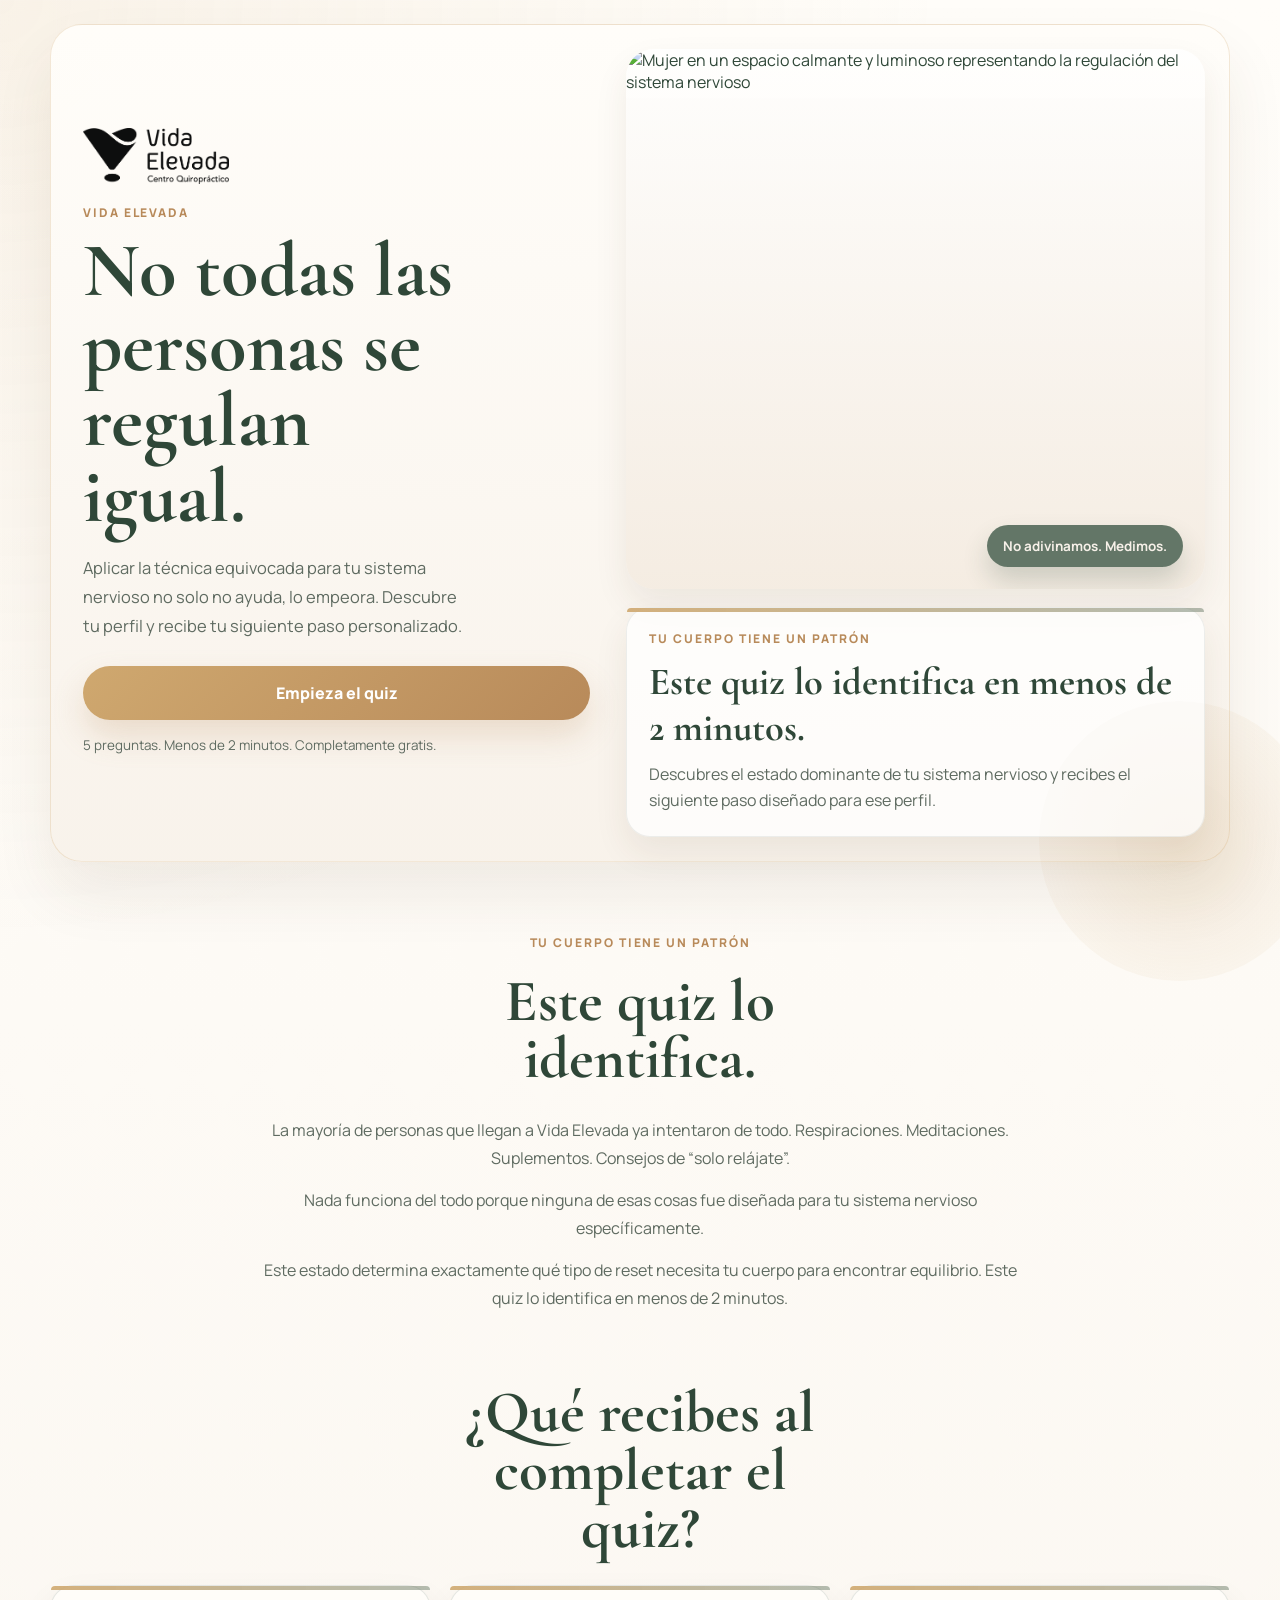
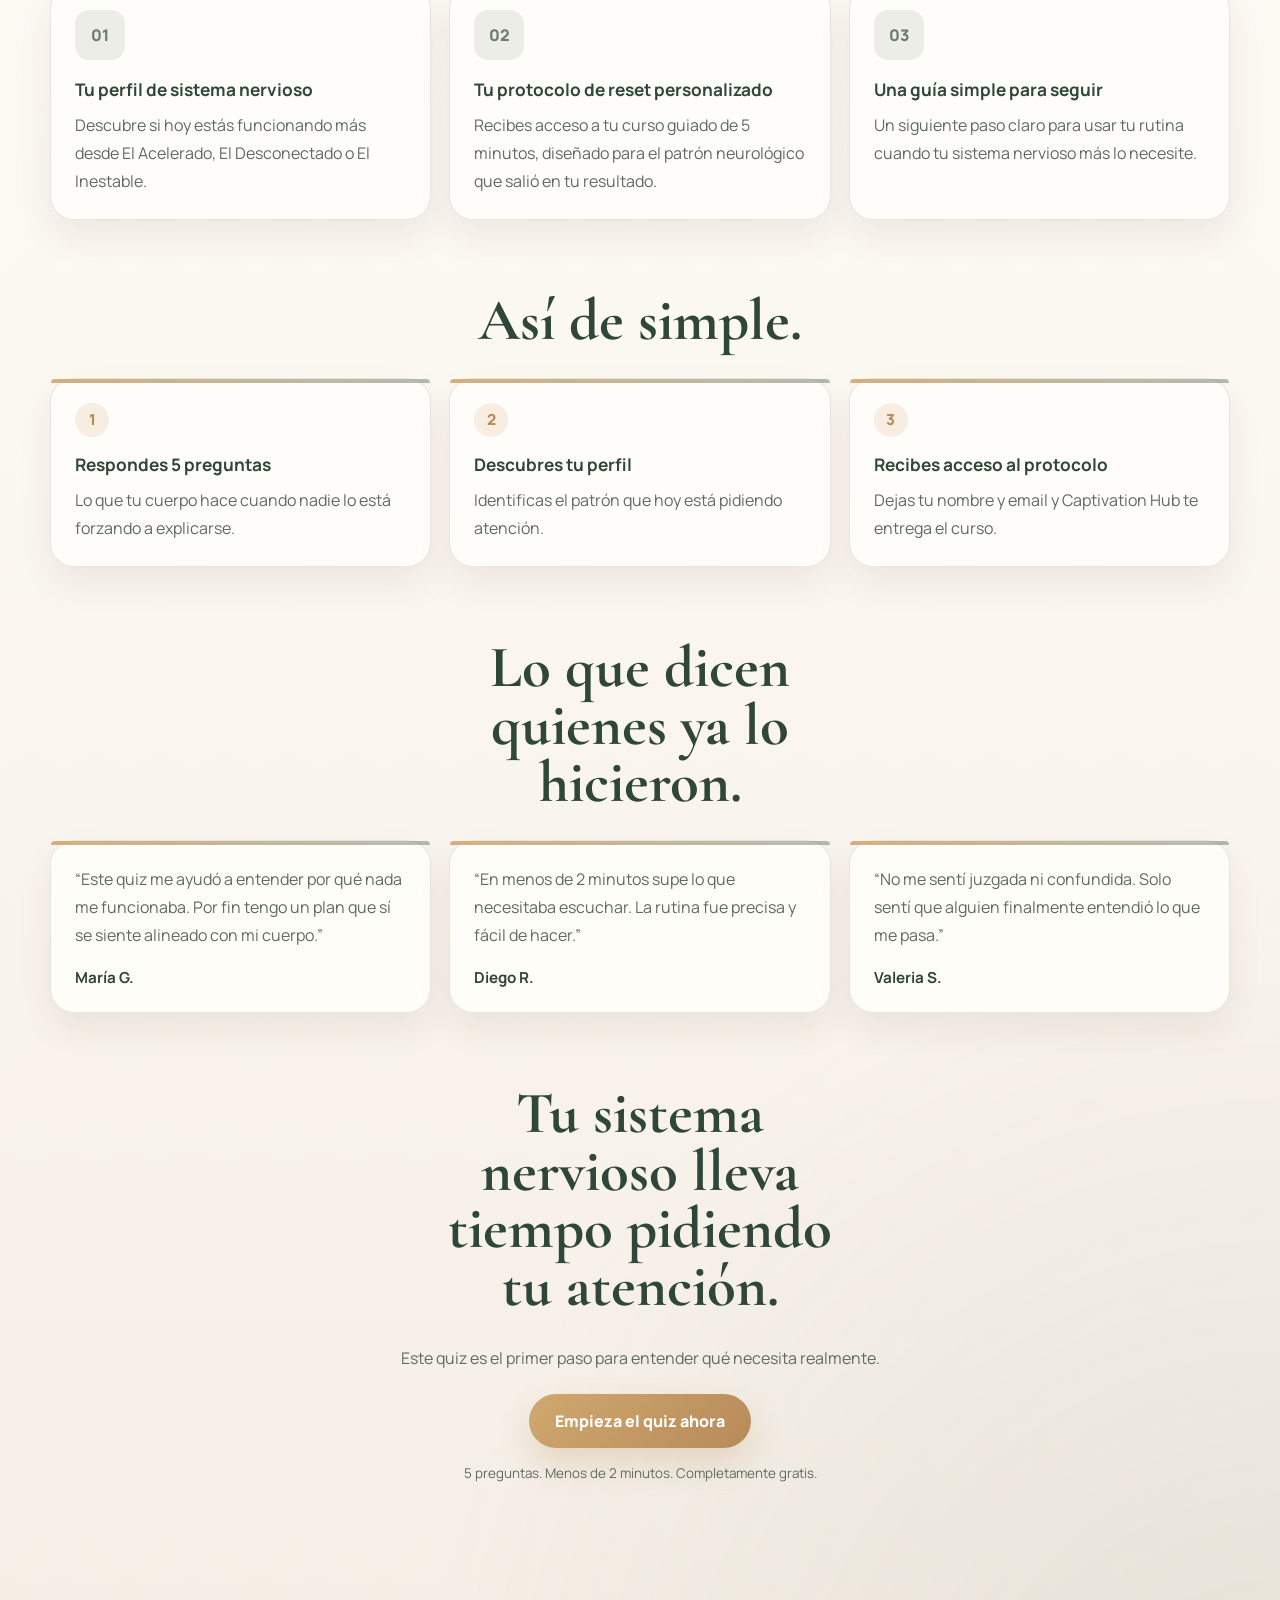
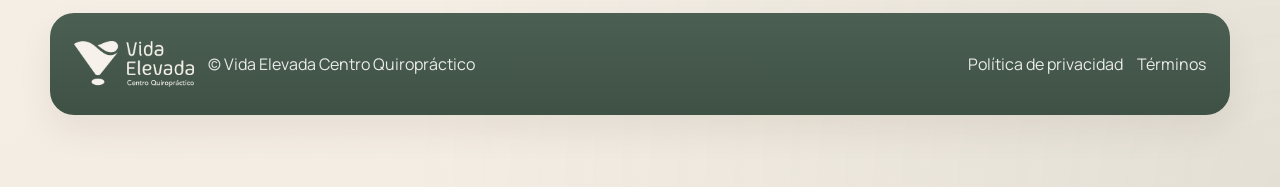
==== commit 81391354: "Add files via upload" ====
--- a/index.html
+++ b/index.html
@@ -48,13 +48,23 @@
         </div>
 
         <div class="hero-media reveal">
-          <div class="hero-image-frame">
-            <img
-              class="hero-image"
-              src="assets/reference-hero.png"
-              alt="Mujer con la mano en el pecho en un espacio calmante y luminoso"
-            />
-            <div class="hero-badge">Adivinanza nerviosa</div>
+          <div class="hero-scene-card">
+            <div class="hero-image-frame hero-image-frame-clean">
+              <img
+                class="hero-image"
+                src="assets/landing-portrait-clean.png"
+                alt="Mujer en un espacio calmante y luminoso representando la regulación del sistema nervioso"
+              />
+              <div class="hero-badge">No adivinamos. Medimos.</div>
+            </div>
+            <div class="hero-summary-card">
+              <p class="card-label">Tu cuerpo tiene un patrón</p>
+              <h3>Este quiz lo identifica en menos de 2 minutos.</h3>
+              <p>
+                Descubres el estado dominante de tu sistema nervioso y recibes el
+                siguiente paso diseñado para ese perfil.
+              </p>
+            </div>
           </div>
         </div>
       </header>
--- a/styles.css
+++ b/styles.css
@@ -189,6 +189,11 @@
   align-items: center;
 }
 
+.hero-scene-card {
+  display: grid;
+  gap: 18px;
+}
+
 .hero-image-frame,
 .result-image-frame {
   position: relative;
@@ -197,6 +202,43 @@
   border-radius: 28px;
   background: linear-gradient(180deg, rgba(255, 255, 255, 0.74), rgba(243, 234, 223, 0.84));
   box-shadow: var(--shadow-md);
+}
+
+.hero-image-frame-clean {
+  min-height: 540px;
+}
+
+.hero-summary-card {
+  position: relative;
+  padding: 22px;
+  border-radius: var(--radius-lg);
+  border: 1px solid rgba(47, 71, 56, 0.08);
+  background: rgba(255, 255, 255, 0.72);
+  box-shadow: var(--shadow-md);
+}
+
+.hero-summary-card::before {
+  content: "";
+  position: absolute;
+  top: 0;
+  left: 0;
+  width: 100%;
+  height: 4px;
+  border-radius: 24px 24px 0 0;
+  background: linear-gradient(90deg, rgba(207, 168, 111, 0.9), rgba(108, 125, 106, 0.5));
+}
+
+.hero-summary-card h3 {
+  margin: 0;
+  font-family: "Cormorant Garamond", serif;
+  font-size: clamp(1.8rem, 3vw, 2.5rem);
+  color: var(--text);
+}
+
+.hero-summary-card p:last-child {
+  margin: 10px 0 0;
+  color: var(--text-soft);
+  line-height: 1.65;
 }
 
 .hero-image {
@@ -1174,6 +1216,10 @@
     min-height: 560px;
   }
 
+  .hero-image-frame-clean {
+    min-height: 420px;
+  }
+
   .oto-video-frame {
     min-height: 300px;
   }
@@ -1219,6 +1265,10 @@
     min-height: 320px;
   }
 
+  .hero-image-frame-clean {
+    min-height: 320px;
+  }
+
   .oto-video-frame {
     min-height: 220px;
   }
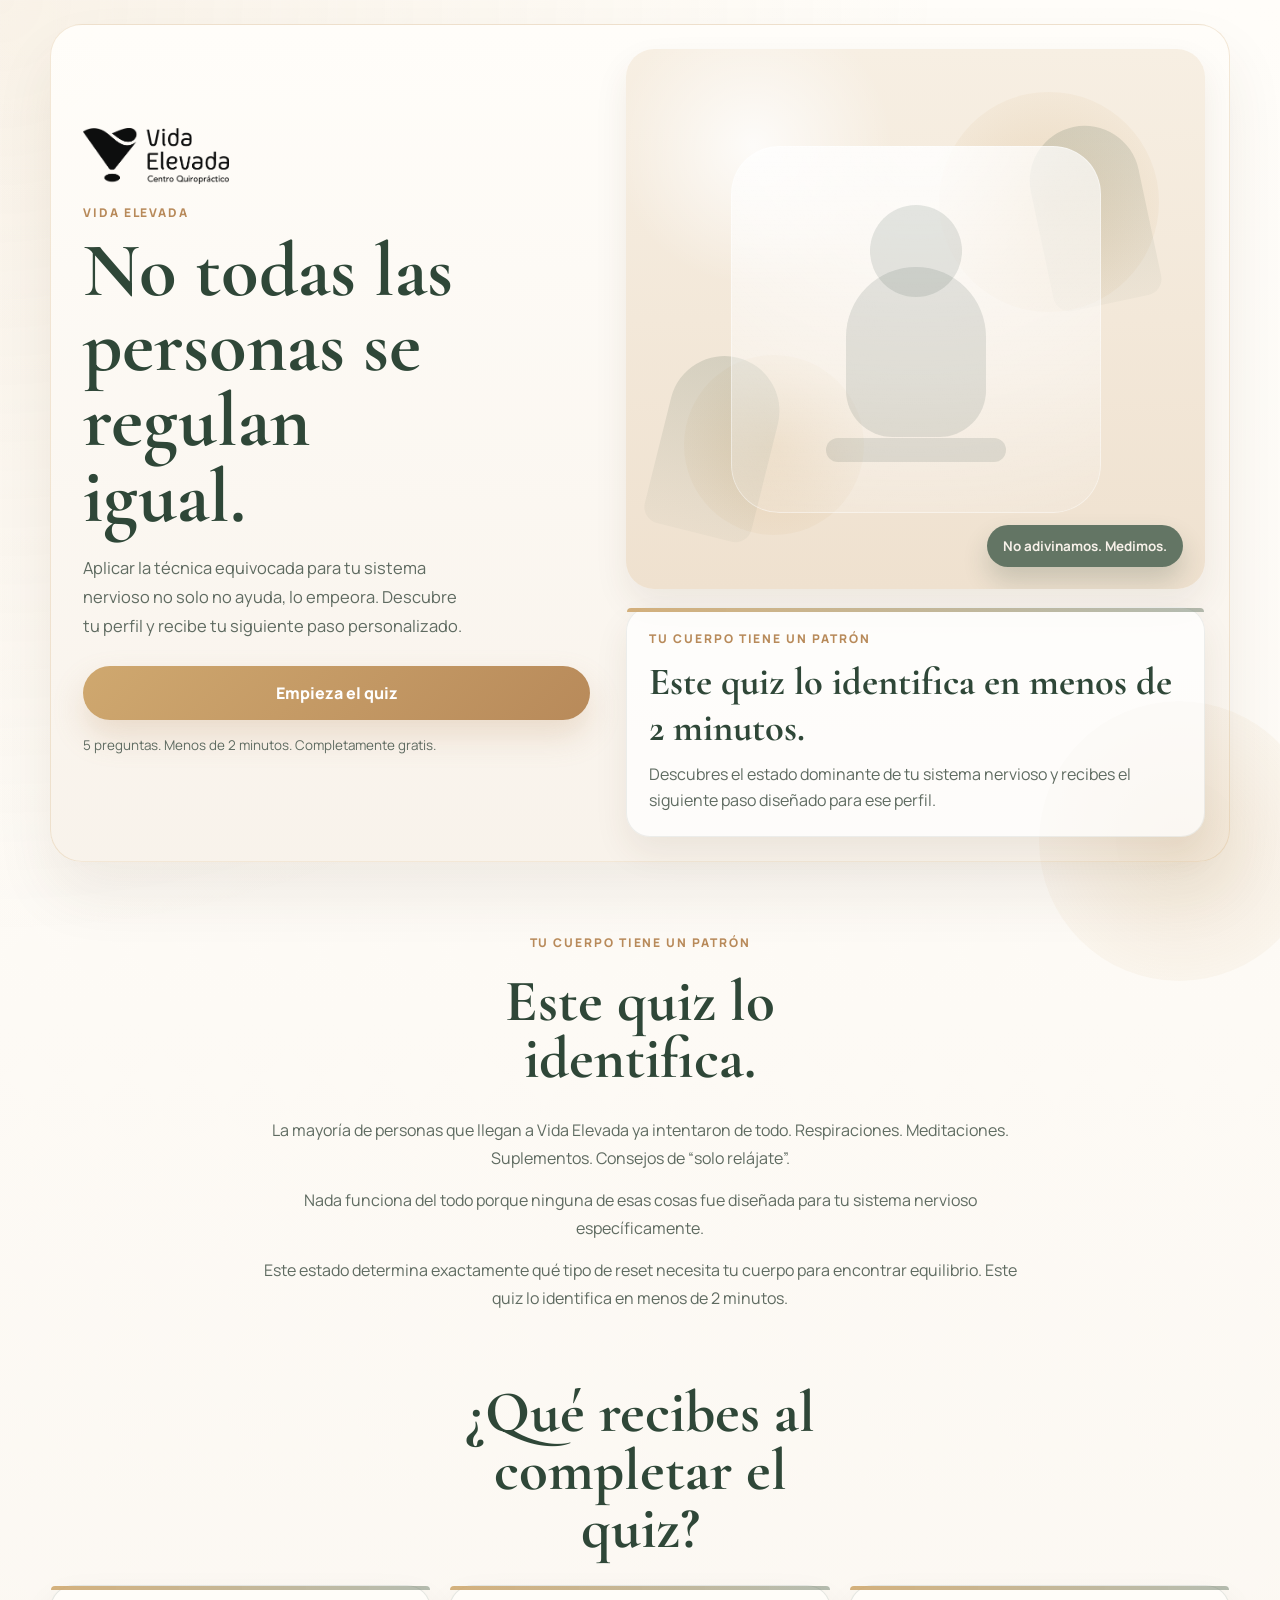
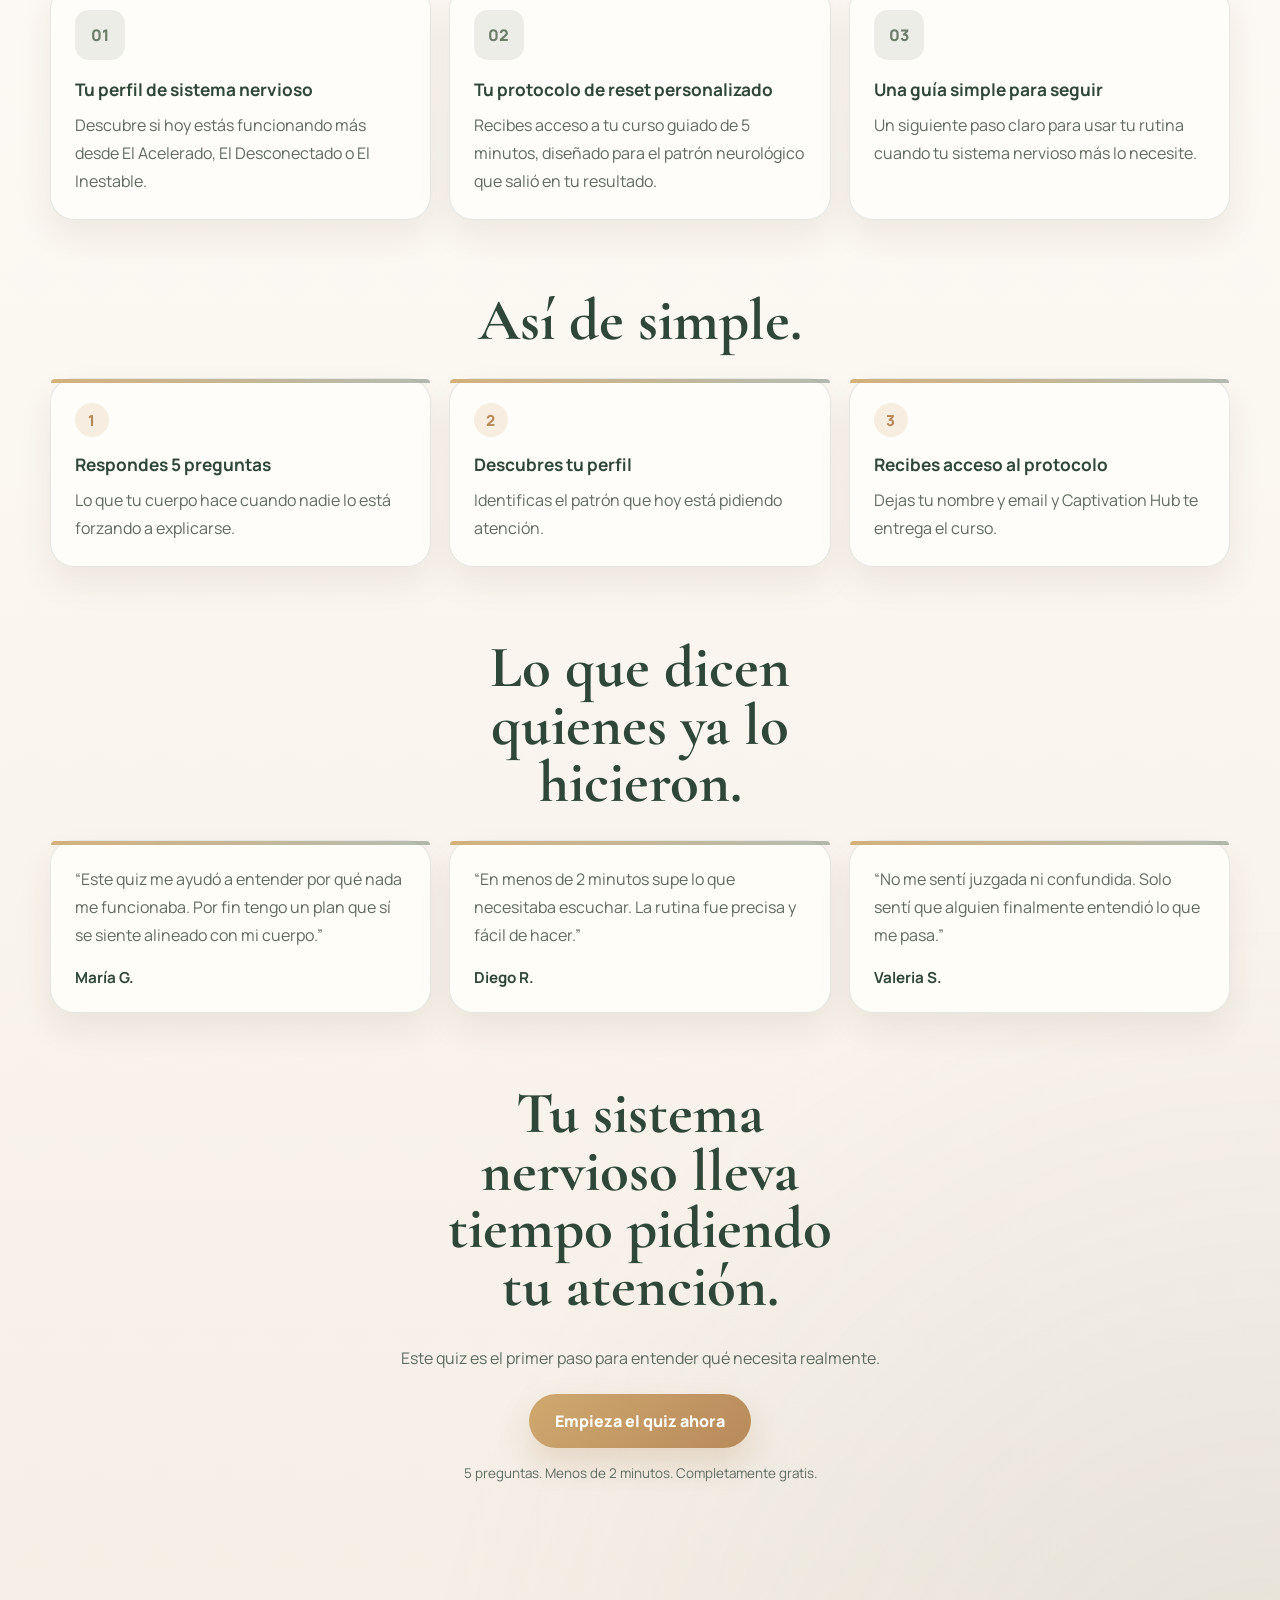
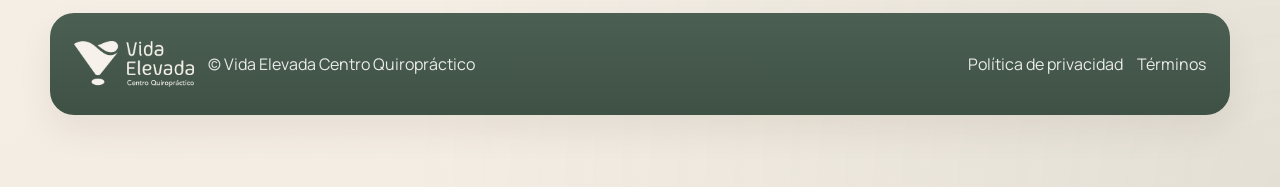
==== commit 1283c8e5: "Add files via upload" ====
--- a/index.html
+++ b/index.html
@@ -50,11 +50,17 @@
         <div class="hero-media reveal">
           <div class="hero-scene-card">
             <div class="hero-image-frame hero-image-frame-clean">
-              <img
-                class="hero-image"
-                src="assets/landing-portrait-clean.png"
-                alt="Mujer en un espacio calmante y luminoso representando la regulación del sistema nervioso"
-              />
+              <div class="hero-placeholder-art" aria-hidden="true">
+                <span class="hero-orb hero-orb-a"></span>
+                <span class="hero-orb hero-orb-b"></span>
+                <span class="hero-leaf hero-leaf-a"></span>
+                <span class="hero-leaf hero-leaf-b"></span>
+                <div class="hero-silhouette-card">
+                  <span class="hero-silhouette-line hero-silhouette-line-a"></span>
+                  <span class="hero-silhouette-line hero-silhouette-line-b"></span>
+                  <span class="hero-silhouette-line hero-silhouette-line-c"></span>
+                </div>
+              </div>
               <div class="hero-badge">No adivinamos. Medimos.</div>
             </div>
             <div class="hero-summary-card">
--- a/styles.css
+++ b/styles.css
@@ -208,6 +208,98 @@
   min-height: 540px;
 }
 
+.hero-placeholder-art {
+  position: absolute;
+  inset: 0;
+  background:
+    radial-gradient(circle at 22% 18%, rgba(255, 255, 255, 0.8), transparent 22%),
+    linear-gradient(180deg, #f7efe3 0%, #efe1cf 100%);
+}
+
+.hero-orb,
+.hero-leaf,
+.hero-silhouette-line {
+  position: absolute;
+  display: block;
+}
+
+.hero-orb {
+  border-radius: 50%;
+  background: radial-gradient(circle, rgba(207, 168, 111, 0.28), rgba(207, 168, 111, 0));
+}
+
+.hero-orb-a {
+  width: 220px;
+  height: 220px;
+  right: 8%;
+  top: 8%;
+}
+
+.hero-orb-b {
+  width: 180px;
+  height: 180px;
+  left: 10%;
+  bottom: 10%;
+}
+
+.hero-leaf {
+  width: 110px;
+  height: 180px;
+  border-radius: 100px 100px 30px 30px;
+  background: linear-gradient(180deg, rgba(108, 125, 106, 0.22), rgba(108, 125, 106, 0.05));
+}
+
+.hero-leaf-a {
+  right: 10%;
+  top: 14%;
+  transform: rotate(-12deg);
+}
+
+.hero-leaf-b {
+  left: 6%;
+  bottom: 10%;
+  transform: rotate(14deg);
+}
+
+.hero-silhouette-card {
+  position: absolute;
+  left: 18%;
+  right: 18%;
+  bottom: 14%;
+  top: 18%;
+  border-radius: 48px;
+  background:
+    linear-gradient(180deg, rgba(255, 255, 255, 0.42), rgba(255, 255, 255, 0.12)),
+    radial-gradient(circle at top, rgba(255, 255, 255, 0.75), rgba(255, 255, 255, 0));
+  box-shadow: inset 0 0 0 1px rgba(255, 255, 255, 0.42);
+}
+
+.hero-silhouette-line {
+  left: 50%;
+  transform: translateX(-50%);
+  border-radius: 999px;
+  background: rgba(47, 71, 56, 0.12);
+}
+
+.hero-silhouette-line-a {
+  top: 16%;
+  width: 92px;
+  height: 92px;
+}
+
+.hero-silhouette-line-b {
+  top: 33%;
+  width: 140px;
+  height: 170px;
+  border-radius: 90px 90px 60px 60px;
+}
+
+.hero-silhouette-line-c {
+  bottom: 14%;
+  width: 180px;
+  height: 24px;
+}
+
 .hero-summary-card {
   position: relative;
   padding: 22px;
@@ -693,14 +785,56 @@
 .result-portrait-layer {
   position: absolute;
   inset: 0;
-  background-position: center;
-  background-size: cover;
-  background-repeat: no-repeat;
+  background:
+    radial-gradient(circle at top, rgba(255, 255, 255, 0.76), rgba(255, 255, 255, 0)),
+    linear-gradient(180deg, rgba(246, 238, 225, 0.96), rgba(232, 220, 202, 0.96));
 }
 
 .result-portrait-secondary {
   inset: 0 0 0 54%;
-  filter: saturate(0.75) brightness(0.82);
+  filter: brightness(0.94);
+}
+
+.result-placeholder-mark {
+  position: absolute;
+  left: 50%;
+  top: 48%;
+  transform: translate(-50%, -50%);
+  width: 210px;
+  height: 210px;
+}
+
+.result-placeholder-ring,
+.result-placeholder-wave {
+  position: absolute;
+  display: block;
+}
+
+.result-placeholder-ring {
+  inset: 0;
+  border-radius: 50%;
+  border: 1px solid rgba(47, 71, 56, 0.16);
+}
+
+.result-placeholder-wave {
+  left: 18%;
+  right: 18%;
+  top: 42%;
+  height: 14px;
+  border-radius: 999px;
+  background: rgba(47, 71, 56, 0.12);
+}
+
+.result-placeholder-wave-2 {
+  top: 56%;
+  left: 28%;
+  right: 28%;
+}
+
+.result-placeholder-mark-secondary {
+  width: 140px;
+  height: 140px;
+  top: 38%;
 }
 
 .result-mode-badge {
@@ -902,6 +1036,81 @@
   position: relative;
   min-height: 380px;
   background: linear-gradient(180deg, rgba(255, 255, 255, 0.84), rgba(244, 236, 224, 0.92));
+}
+
+.oto-video-placeholder {
+  position: absolute;
+  inset: 0;
+  background:
+    radial-gradient(circle at center, rgba(255, 255, 255, 0.4), transparent 20%),
+    linear-gradient(180deg, #d8bea1 0%, #b78d63 100%);
+}
+
+.oto-video-glow,
+.oto-video-leaf,
+.oto-video-panel {
+  position: absolute;
+  display: block;
+}
+
+.oto-video-glow {
+  width: 240px;
+  height: 240px;
+  right: 10%;
+  top: 8%;
+  border-radius: 50%;
+  background: radial-gradient(circle, rgba(255, 255, 255, 0.32), rgba(255, 255, 255, 0));
+}
+
+.oto-video-leaf {
+  width: 110px;
+  height: 180px;
+  border-radius: 100px 100px 36px 36px;
+  background: linear-gradient(180deg, rgba(47, 71, 56, 0.26), rgba(47, 71, 56, 0.06));
+}
+
+.oto-video-leaf-a {
+  left: 12%;
+  bottom: 12%;
+  transform: rotate(10deg);
+}
+
+.oto-video-leaf-b {
+  right: 12%;
+  bottom: 14%;
+  transform: rotate(-12deg);
+}
+
+.oto-video-panel {
+  left: 50%;
+  top: 50%;
+  width: 56%;
+  height: 56%;
+  transform: translate(-50%, -50%);
+  border-radius: 28px;
+  background: rgba(255, 255, 255, 0.16);
+  box-shadow: inset 0 0 0 1px rgba(255, 255, 255, 0.35);
+}
+
+.oto-video-panel span {
+  position: absolute;
+  left: 14%;
+  right: 14%;
+  height: 10px;
+  border-radius: 999px;
+  background: rgba(255, 255, 255, 0.45);
+}
+
+.oto-video-panel span:nth-child(1) {
+  top: 24%;
+}
+
+.oto-video-panel span:nth-child(2) {
+  top: 44%;
+}
+
+.oto-video-panel span:nth-child(3) {
+  top: 64%;
 }
 
 .oto-play-button {
